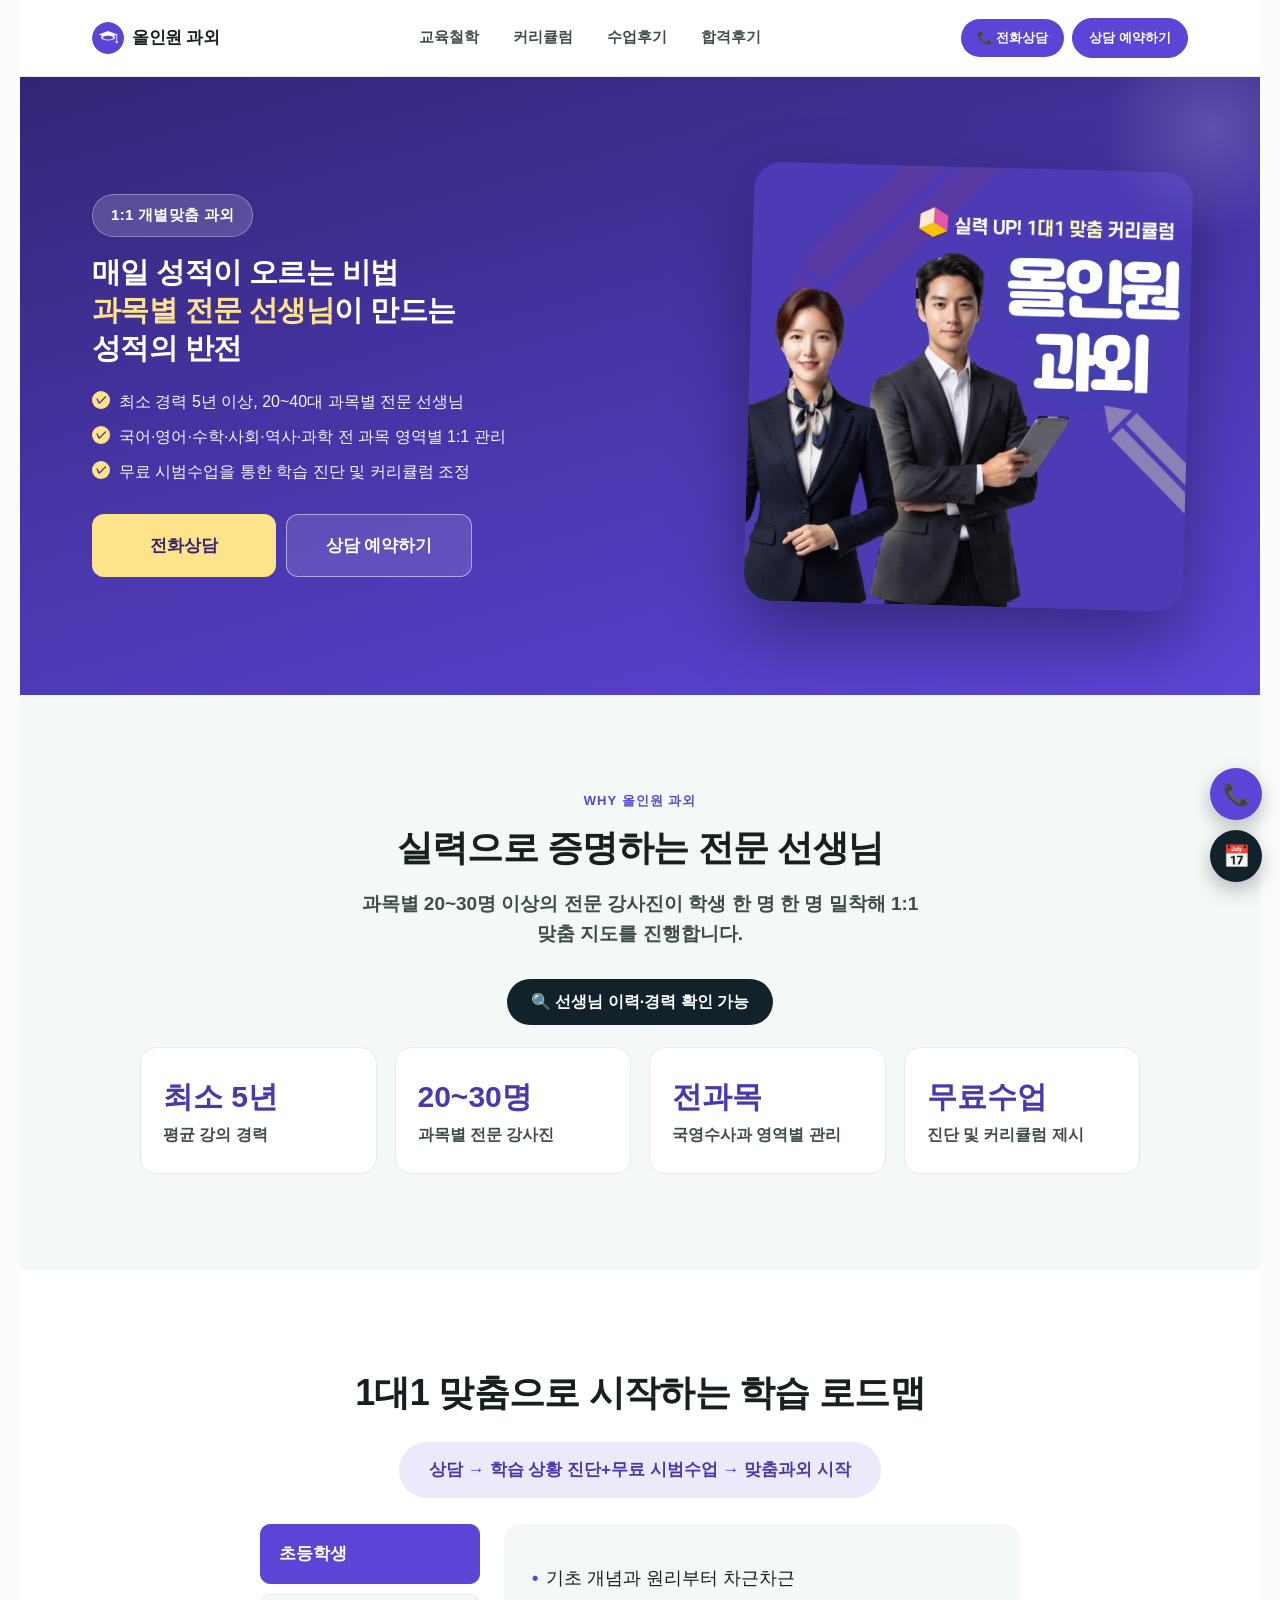
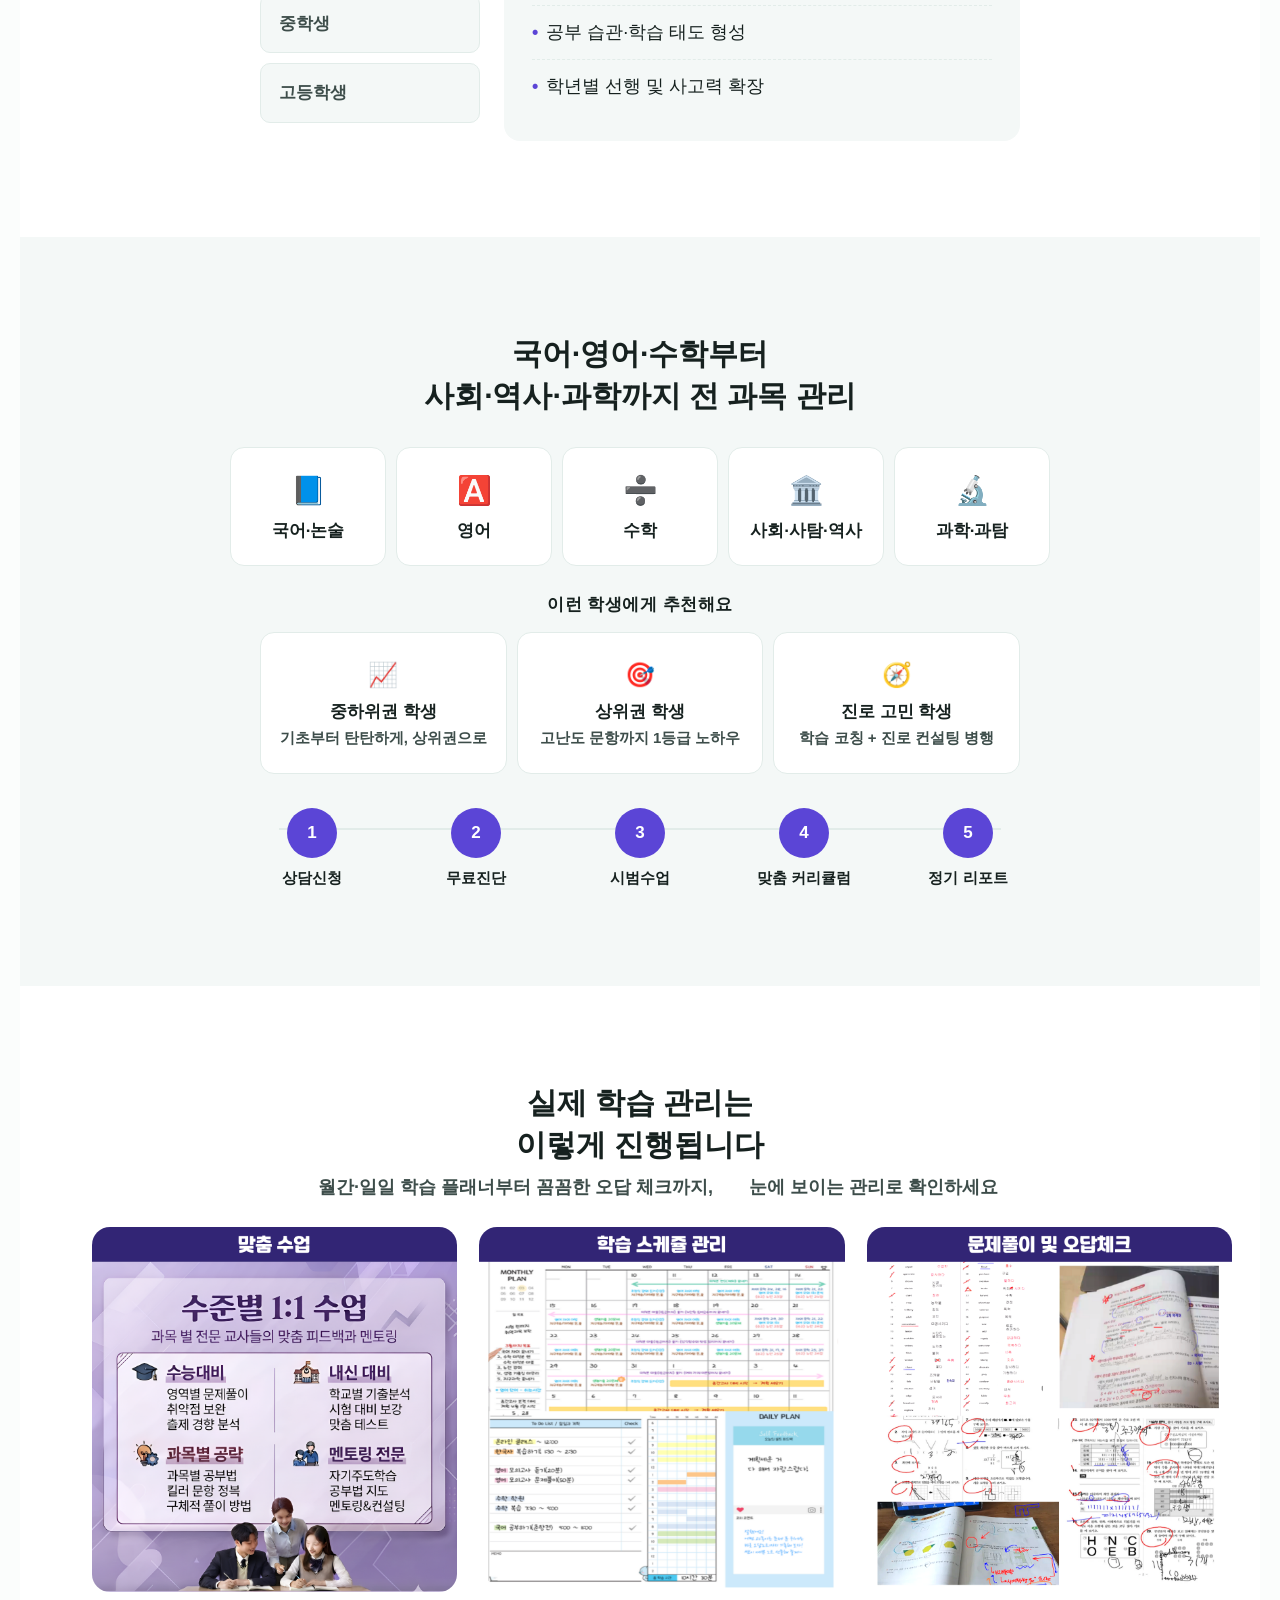
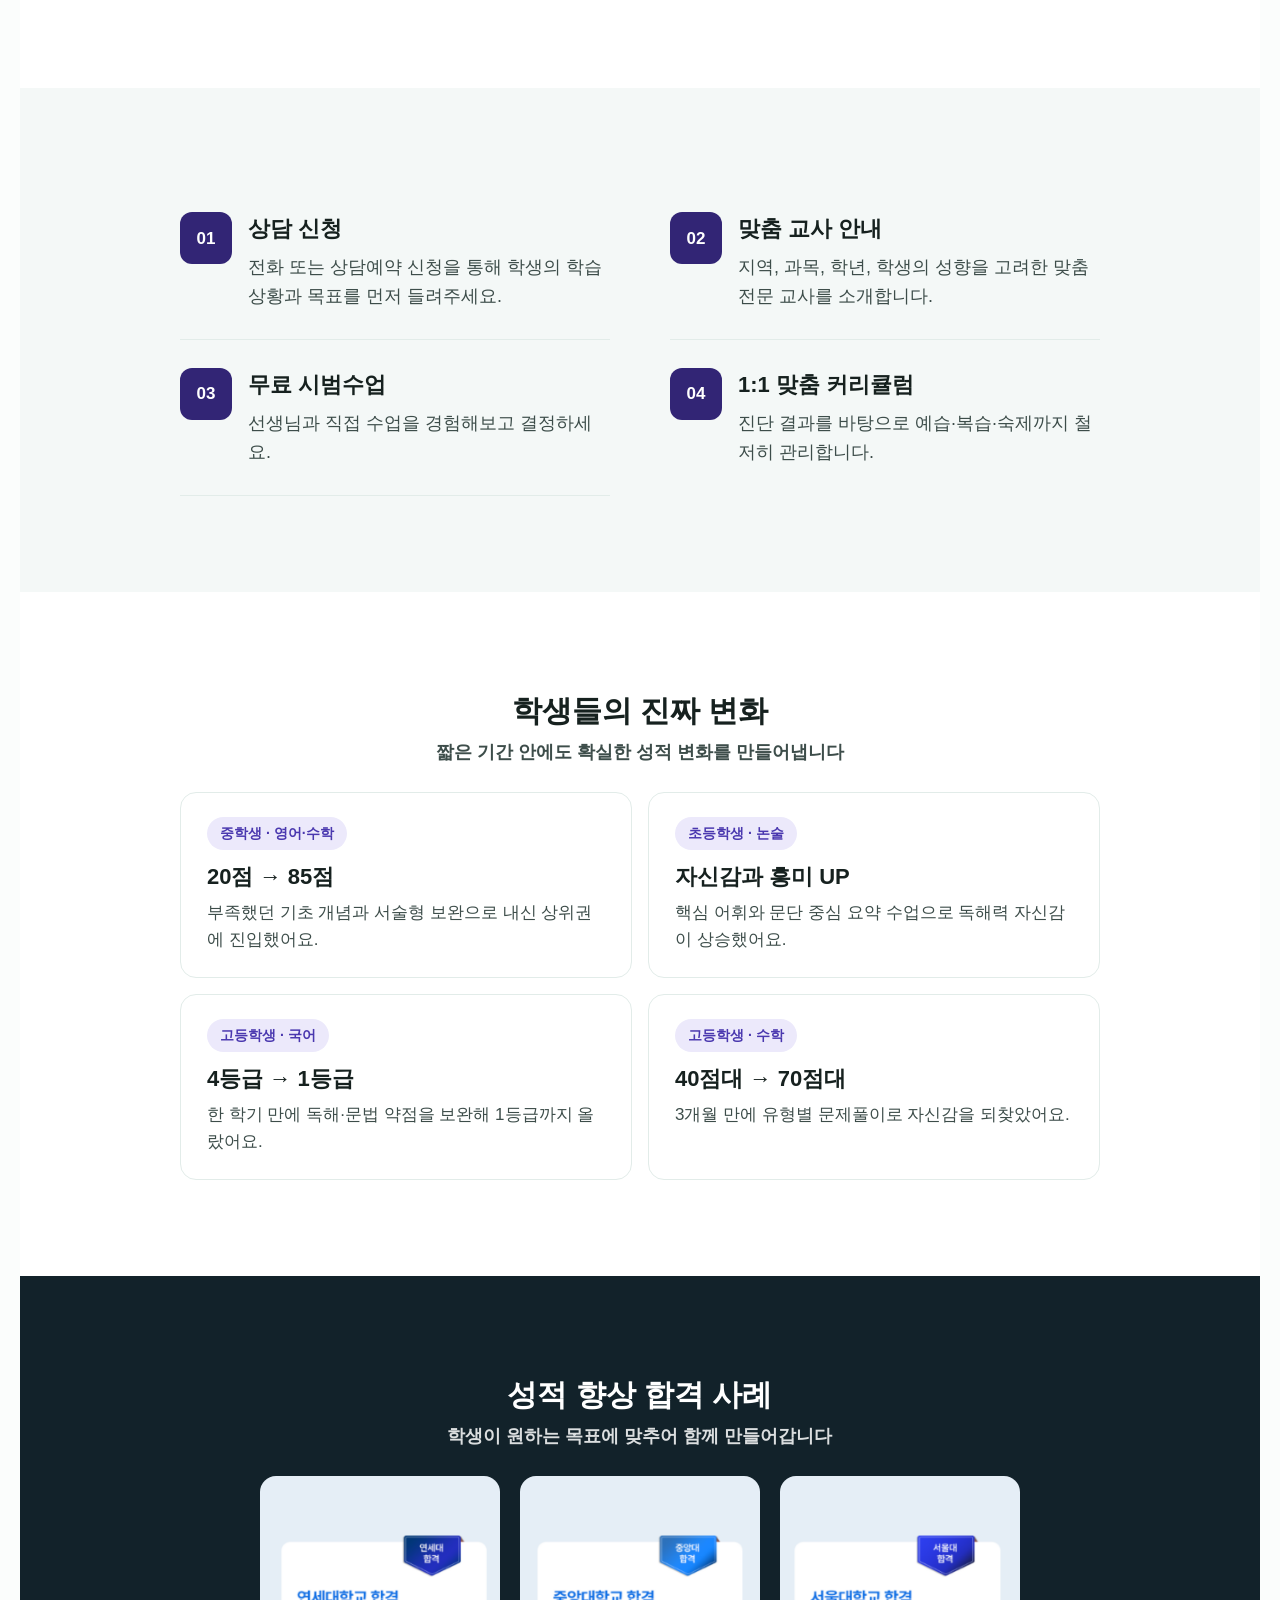
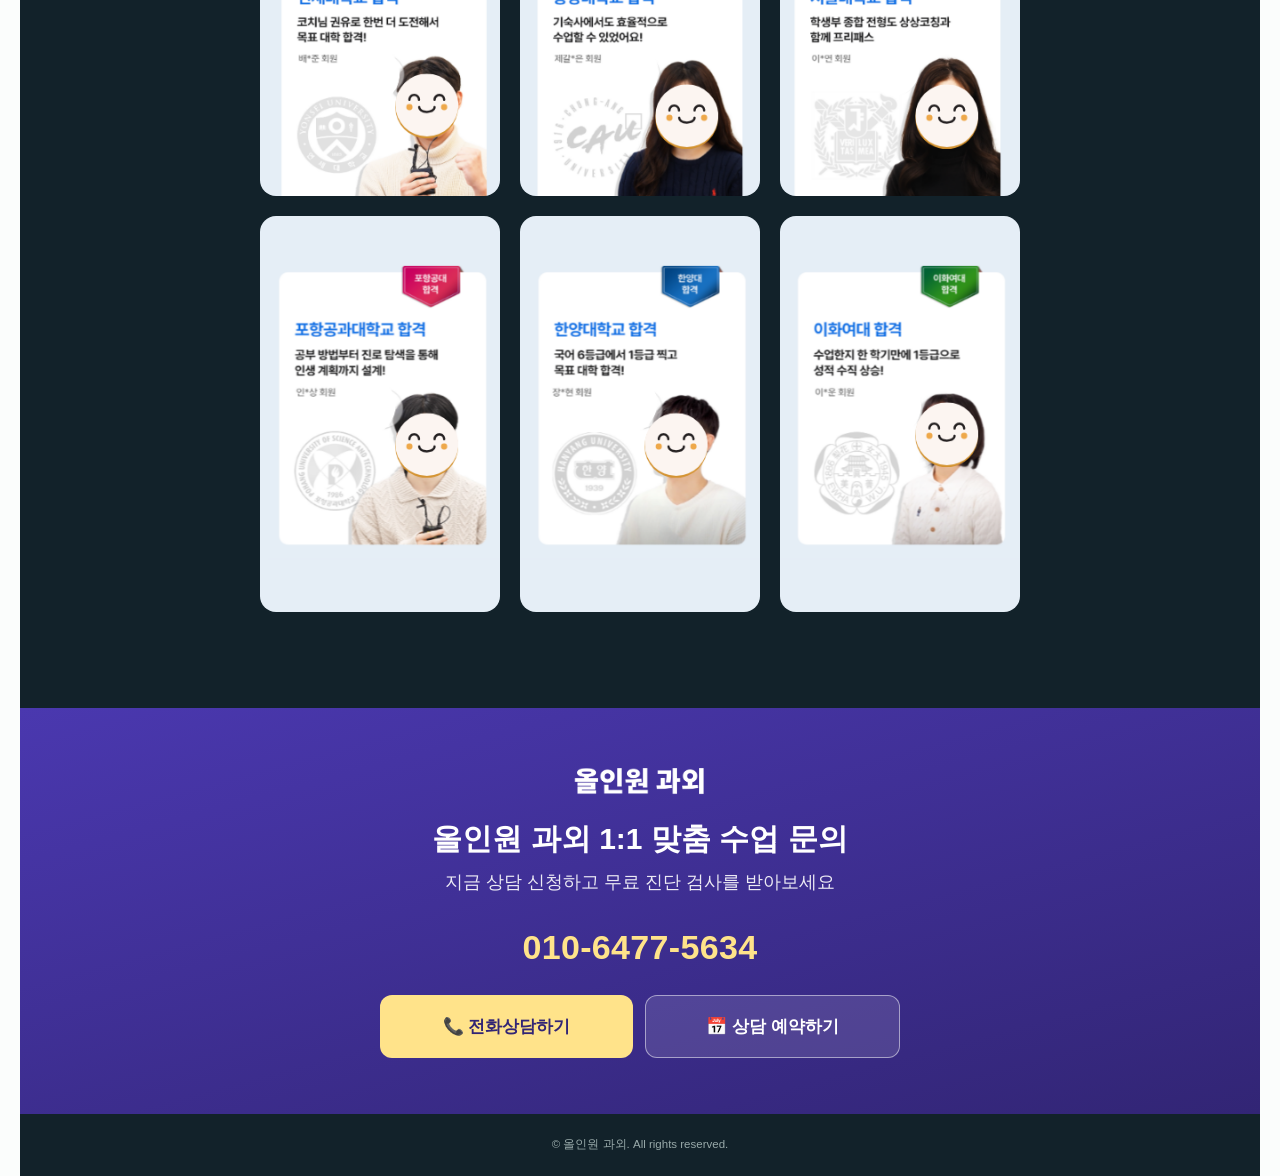
==== index.html @ 09c273b0 "Update index.html" ====
<!doctype html>
<!-- BUILD v4 : button-height-fix + text-size-boost -->
<html lang="ko">
<head>
<meta charset="utf-8">
<meta name="viewport" content="width=device-width,initial-scale=1">
<title>올인원 과외 | 1:1 개별맞춤 과외</title>
<meta name="description" content="과목별 전문 선생님과 함께하는 1:1 맞춤 과외. 무료 진단검사와 시범수업으로 내 아이에게 꼭 맞는 학습 전략을 세워보세요.">
<meta name="keywords" content="과외,1:1과외,맞춤과외,내신과외,수능과외,전문과외선생님">
<meta name="author" content="올인원 과외">
<link rel="canonical" href="https://your-username.github.io/your-repo/">

<!-- Open Graph (카카오톡/페이스북 공유 시 노출) -->
<meta property="og:type" content="website">
<meta property="og:site_name" content="올인원 과외">
<meta property="og:title" content="올인원 과외 | 1:1 개별맞춤 과외">
<meta property="og:description" content="전문 과외 선생님과 함께 짜는 성적 향상 로드맵. 경력 5년 이상, 20~40대 과목별 전문 선생님. 무료 진단검사와 시범수업.">
<meta property="og:image" content="https://your-username.github.io/your-repo/assets/logo.png">
<meta property="og:url" content="https://your-username.github.io/your-repo/">
<meta property="og:locale" content="ko_KR">

<!-- Twitter Card -->
<meta name="twitter:card" content="summary_large_image">
<meta name="twitter:title" content="올인원 과외 | 1:1 개별맞춤 과외">
<meta name="twitter:description" content="전문 과외 선생님과 함께 짜는 성적 향상 로드맵. 무료 진단검사 상담 신청하기.">
<meta name="twitter:image" content="https://your-username.github.io/your-repo/assets/logo.png">

<link rel="icon" type="image/png" href="assets/logo.png">
<meta name="theme-color" content="#5B45D6">
<meta name="robots" content="index, follow">

<script type="application/ld+json">
{
  "@context": "https://schema.org",
  "@type": "EducationalOrganization",
  "name": "올인원 과외",
  "description": "1:1 개별맞춤 과외",
  "url": "https://your-username.github.io/your-repo/",
  "logo": "https://your-username.github.io/your-repo/assets/logo.png",
  "telephone": "+82-10-6477-5634",
  "areaServed": "KR",
  "priceRange": "문의"
}
</script>
<link rel="stylesheet" href="assets/style.css">
</head>
<body>
<div class="wrap">

  <div id="topbar">
    <div class="logo"><img src="assets/logo-icon.png" alt="올인원 과외 로고"><span>올인원 과외</span></div>
    <nav class="desktop-links">
      <a href="#science">교육철학</a>
      <a href="#planning">커리큘럼</a>
      <a href="#reviews">수업후기</a>
      <a href="#univ">합격후기</a>
    </nav>
    <div class="topbar-cta">
      <a class="call" href="tel:01064775634">📞 전화상담</a>
      <a class="call call-ghost" href="https://docs.google.com/forms/d/e/1FAIpQLScaN7VDitDhQm26Dos3rWJejRDOB5SVdqi5cXNBACHcCvwtTw/viewform?usp=sharing&ouid=115494384948154496" target="_blank" rel="noopener">상담 예약하기</a>
    </div>
  </div>

  <!-- HERO -->
  <section id="hero">
    <div class="hero-inner">
      <div class="hero-copy">
        <span class="eyebrow-pill">1:1 개별맞춤 과외</span>
        <h1>매일 성적이 오르는 비법<br><b>과목별 전문 선생님</b>이 만드는<br>성적의 반전</h1>
        <ul class="hero-list">
          <li>최소 경력 5년 이상, 20~40대 과목별 전문 선생님</li>
          <li>국어·영어·수학·사회·역사·과학 전 과목 영역별 1:1 관리</li>
          <li>무료 시범수업을 통한 학습 진단 및 커리큘럼 조정</li>
        </ul>
        <div class="hero-cta">
          <a class="btn btn-primary" href="tel:01064775634">전화상담</a>
          <a class="btn btn-ghost" href="https://docs.google.com/forms/d/e/1FAIpQLScaN7VDitDhQm26Dos3rWJejRDOB5SVdqi5cXNBACHcCvwtTw/viewform?usp=sharing&ouid=115494384948154496" target="_blank" rel="noopener">상담 예약하기</a>
        </div>
      </div>
      <div class="hero-visual">
        <img src="assets/1.png" alt="국영수사과 전과목 맞춤 관리">
      </div>
    </div>
  </section>

  <!-- SCIENCE -->
  <section id="science">
    <div class="kicker">WHY 올인원 과외</div>
    <h2>실력으로 증명하는 전문 선생님</h2>
    <p class="desc">과목별 20~30명 이상의 전문 강사진이 학생 한 명 한 명 밀착해 1:1 맞춤 지도를 진행합니다.</p>
    <div class="verify-badge">🔍 선생님 이력·경력 확인 가능</div>
    <div class="stat-grid">
      <div class="stat-card"><div class="num">최소 5년</div><div class="lbl">평균 강의 경력</div></div>
      <div class="stat-card"><div class="num">20~30명</div><div class="lbl">과목별 전문 강사진</div></div>
      <div class="stat-card"><div class="num">전과목</div><div class="lbl">국영수사과 영역별 관리</div></div>
      <div class="stat-card"><div class="num">무료수업</div><div class="lbl">진단 및 커리큘럼 제시</div></div>
    </div>
  </section>

  <!-- PLANNING -->
  <section id="planning">
    <h2> 1대1 맞춤으로 시작하는 학습 로드맵</h2>
    <div class="roadmap-btn">상담 → 학습 상황 진단+무료 시범수업 → 맞춤과외 시작</div>
    <div class="planning-inner">
      <div class="tabs">
        <div class="tab active" data-tab="e">초등학생</div>
        <div class="tab" data-tab="m">중학생</div>
        <div class="tab" data-tab="h">고등학생</div>
      </div>
      <div class="tab-panel active" id="tab-e">
        <ul><li>기초 개념과 원리부터 차근차근</li><li>공부 습관·학습 태도 형성</li><li>학년별 선행 및 사고력 확장</li></ul>
      </div>
      <div class="tab-panel" id="tab-m">
        <ul><li>유형별 문제풀이 + 내신 기출 분석</li><li>오답 관리와 취약 단원 집중 보완</li><li>시험 3주 전 스케줄 관리 및 피드백</li></ul>
      </div>
      <div class="tab-panel" id="tab-h">
        <ul><li>탄탄한 기초 보완 + 실전 문제풀이</li><li>취약점 보완 및 고난도 문항 공략</li><li>1등급 노하우로 마무리하는 막판 전략</li></ul>
      </div>
    </div>
  </section>

  <!-- SUBJECT / MATCHING -->
  <section id="match">
    <h2>국어·영어·수학부터<br>사회·역사·과학까지 전 과목 관리</h2>
    <div class="subj-grid">
      <a class="subj" href="subjects/korean.html"><span class="ic">📘</span>국어·논술</a>
      <a class="subj" href="subjects/english.html"><span class="ic">🅰️</span>영어</a>
      <a class="subj" href="subjects/math.html"><span class="ic">➗</span>수학</a>
      <a class="subj" href="subjects/social.html"><span class="ic">🏛️</span>사회·사탐·역사</a>
      <a class="subj" href="subjects/science.html"><span class="ic">🔬</span>과학·과탐</a>
    </div>
    <div class="sublabel">이런 학생에게 추천해요</div>
    <div class="mode-grid">
      <div class="mode"><span class="ic">📈</span><div class="t">중하위권 학생</div><div class="s">기초부터 탄탄하게, 상위권으로</div></div>
      <div class="mode"><span class="ic">🎯</span><div class="t">상위권 학생</div><div class="s">고난도 문항까지 1등급 노하우</div></div>
      <div class="mode"><span class="ic">🧭</span><div class="t">진로 고민 학생</div><div class="s">학습 코칭 + 진로 컨설팅 병행</div></div>
    </div>
    <div class="timeline">
      <div class="tl-step"><div class="tl-dot">1</div><span>상담신청</span></div>
      <div class="tl-step"><div class="tl-dot">2</div><span>무료진단</span></div>
      <div class="tl-step"><div class="tl-dot">3</div><span>시범수업</span></div>
      <div class="tl-step"><div class="tl-dot">4</div><span>맞춤 커리큘럼</span></div>
      <div class="tl-step"><div class="tl-dot">5</div><span>정기 리포트</span></div>
    </div>
  </section>

  <!-- CURRICULUM (real assets) -->
  <section id="curriculum">
    <h2>실제 학습 관리는<br>이렇게 진행됩니다</h2>
    <p class="sub">　　월간·일일 학습 플래너부터 꼼꼼한 오답 체크까지,　　눈에 보이는 관리로 확인하세요</p>
    <div class="curr-grid">
      <img src="assets/2.png" alt="수준별 수업이 가능한 전문 교사">
      <img src="assets/38.png" alt="과목별 학습 일정 및 수업 진도 관리">
      <img src="assets/39.png" alt="과목별 문제풀이 및 오답 체크 자료">
    </div>
  </section>

  <!-- PROCESS -->
  <section id="process">
    <div class="proc-grid">
      <div class="proc-item">
        <div class="proc-num">01</div>
        <div class="proc-body"><div class="t">상담 신청</div><div class="d">전화 또는 상담예약 신청을 통해 학생의 학습 상황과 목표를 먼저 들려주세요.</div></div>
      </div>
      <div class="proc-item">
        <div class="proc-num">02</div>
        <div class="proc-body"><div class="t">맞춤 교사 안내</div><div class="d">지역, 과목, 학년, 학생의 성향을 고려한 맞춤 전문 교사를 소개합니다.</div></div>
      </div>
      <div class="proc-item">
        <div class="proc-num">03</div>
        <div class="proc-body"><div class="t">무료 시범수업</div><div class="d">선생님과 직접 수업을 경험해보고 결정하세요.</div></div>
      </div>
      <div class="proc-item">
        <div class="proc-num">04</div>
        <div class="proc-body"><div class="t">1:1 맞춤 커리큘럼</div><div class="d">진단 결과를 바탕으로 예습·복습·숙제까지 철저히 관리합니다.</div></div>
      </div>
    </div>
  </section>

  <!-- REVIEWS -->
  <section id="reviews">
    <h2>학생들의 진짜 변화</h2>
    <p class="sub">짧은 기간 안에도 확실한 성적 변화를 만들어냅니다</p>
    <div class="review-grid">
      <div class="review-card">
        <span class="review-tag">중학생 · 영어·수학</span>
        <div class="review-score">20점 → 85점</div>
        <div class="review-note">부족했던 기초 개념과 서술형 보완으로 내신 상위권에 진입했어요.</div>
      </div>
      <div class="review-card">
        <span class="review-tag">초등학생 · 논술</span>
        <div class="review-score">자신감과 흥미 UP</div>
        <div class="review-note">핵심 어휘와 문단 중심 요약 수업으로 독해력 자신감이 상승했어요.</div>
      </div>
      <div class="review-card">
        <span class="review-tag">고등학생 · 국어</span>
        <div class="review-score">4등급 → 1등급</div>
        <div class="review-note">한 학기 만에 독해·문법 약점을 보완해 1등급까지 올랐어요.</div>
      </div>
      <div class="review-card">
        <span class="review-tag">고등학생 · 수학</span>
        <div class="review-score">40점대 → 70점대</div>
        <div class="review-note">3개월 만에 유형별 문제풀이로 자신감을 되찾았어요.</div>
      </div>
    </div>
  </section>

  <!-- UNIVERSITY -->
  <section id="univ">
    <h2>성적 향상 합격 사례</h2>
    <p class="sub">학생이 원하는 목표에 맞추어 함께 만들어갑니다</p>
    <div class="univ-scroll">
      <img src="assets/proof-1.png" alt="연세대학교 합격 사례">
      <img src="assets/proof-3.png" alt="중앙대학교 합격 사례">
      <img src="assets/proof-4.png" alt="한양대학교 합격 사례">
      <img src="assets/proof-5.png" alt="포항공과대학교 합격 사례">
      <img src="assets/proof-6.png" alt="한양대학교 합격 사례">
      <img src="assets/proof-7.png" alt="이화여자대학교 합격 사례">
    </div>
  </section>

  <!-- FINAL CTA -->
  <section id="cta">
    <div class="cta-inner">
      <img class="logo" src="assets/logo.png" alt="올인원 과외">
      <h2>올인원 과외 1:1 맞춤 수업 문의</h2>
      <p>지금 상담 신청하고 무료 진단 검사를 받아보세요</p>
      <span class="phone-num">010-6477-5634</span>
      <div class="cta-btns">
        <a class="btn btn-primary" href="tel:01064775634">📞 전화상담하기</a>
        <a class="btn btn-ghost" href="https://docs.google.com/forms/d/e/1FAIpQLScaN7VDitDhQm26Dos3rWJejRDOB5SVdqi5cXNBACHcCvwtTw/viewform?usp=sharing&ouid=115494384948154496" target="_blank" rel="noopener">📅 상담 예약하기</a>
      </div>
    </div>
  </section>

  <footer>
    © 올인원 과외. All rights reserved.
  </footer>
</div>

<div class="fab-group">
  <a class="fab fab-call" href="tel:01064775634" title="전화상담">📞</a>
  <a class="fab fab-book" href="https://docs.google.com/forms/d/e/1FAIpQLScaN7VDitDhQm26Dos3rWJejRDOB5SVdqi5cXNBACHcCvwtTw/viewform?usp=sharing&ouid=115494384948154496" target="_blank" rel="noopener" title="상담예약">📅</a>
</div>

<script>
document.querySelectorAll('.tab').forEach(tab=>{
  tab.addEventListener('click',()=>{
    document.querySelectorAll('.tab').forEach(t=>t.classList.remove('active'));
    document.querySelectorAll('.tab-panel').forEach(p=>p.classList.remove('active'));
    tab.classList.add('active');
    document.getElementById('tab-'+tab.dataset.tab).classList.add('active');
  });
});
</script>
</body>
</html>
---- assets/style.css ----
@font-face{font-family:'Pretendard';src:local('Apple SD Gothic Neo'),local('Malgun Gothic');}
  :root{
    --teal:#5B45D6; --teal-dark:#4a38af; --teal-deep:#322575; --teal-light:#ece9fb;
    --navy:#12222a; --ink:#16211f; --sub:#3d4d4a; --line:#e2ece9;
    --paper:#fbfdfc; --cream:#f4f8f7;
  }
  *{margin:0;padding:0;box-sizing:border-box}
  html{scroll-behavior:smooth}
  body{font-family:'Pretendard',-apple-system,'Apple SD Gothic Neo','Malgun Gothic',sans-serif;background:var(--paper);color:var(--ink);line-height:1.5;}
  .wrap{max-width:520px;margin:0 auto;background:#fff;box-shadow:0 0 60px rgba(0,0,0,.06);min-height:100vh;position:relative;overflow:hidden}
  img{max-width:100%;display:block}
  a{text-decoration:none;color:inherit}
  section{padding:64px 28px}

  /* NAV */
  #topbar{position:sticky;top:0;z-index:50;background:rgba(255,255,255,.92);backdrop-filter:blur(8px);display:flex;align-items:center;justify-content:space-between;padding:14px 20px;border-bottom:1px solid var(--line)}
  #topbar .logo{display:flex;align-items:center;gap:8px;font-weight:800;font-size:17px;letter-spacing:-.02em}
  #topbar .logo img{height:32px;width:32px;border-radius:50%}
  #topbar .call{background:var(--teal);color:#fff;font-size:13px;font-weight:700;padding:9px 16px;border-radius:999px}
  .desktop-links{display:none}
  .nav-dropdown{position:relative}
  .nav-dropdown:hover .dropdown-menu{display:flex}
  .dropdown-menu{display:none;position:absolute;top:100%;left:0;background:#fff;border:1px solid var(--line);border-radius:12px;padding:8px;flex-direction:column;min-width:120px;box-shadow:0 12px 30px rgba(0,0,0,.1);z-index:60}
  .dropdown-menu a{padding:9px 12px;border-radius:8px;font-size:14px;color:var(--ink)}
  .dropdown-menu a:hover{background:var(--cream)}
  .fab-group{position:fixed;right:18px;bottom:18px;z-index:80;display:flex;flex-direction:column;gap:10px}
  .fab{width:52px;height:52px;border-radius:50%;display:flex;align-items:center;justify-content:center;font-size:22px;box-shadow:0 8px 20px rgba(0,0,0,.25);color:#fff}
  .fab.fab-call{background:var(--teal)}
  .fab.fab-book{background:var(--navy)}
  .topbar-cta{display:flex;align-items:center;gap:8px}
  .call-ghost{display:none}
  .hero-visual{display:none}

  /* HERO */
  #hero{background:linear-gradient(165deg,var(--teal-deep) 0%,var(--teal-dark) 55%,var(--teal) 100%);color:#fff;padding:52px 28px 44px;position:relative;overflow:hidden}
  #hero::after{content:'';position:absolute;right:-60px;top:-60px;width:220px;height:220px;border-radius:50%;background:radial-gradient(circle,rgba(255,255,255,.14),transparent 70%)}
  .eyebrow-pill{display:inline-block;background:rgba(255,255,255,.16);border:1px solid rgba(255,255,255,.3);font-size:12.5px;font-weight:700;letter-spacing:.02em;padding:6px 14px;border-radius:999px;margin-bottom:16px}
  #hero h1{font-size:29px;font-weight:800;line-height:1.32;letter-spacing:-.02em;margin-bottom:22px}
  #hero h1 b{color:#ffe38a}
  .hero-list{display:flex;flex-direction:column;gap:11px;margin-bottom:30px;position:relative;z-index:2}
  .hero-list li{list-style:none;display:flex;gap:9px;align-items:flex-start;font-size:14.5px;color:rgba(255,255,255,.94);font-weight:500}
  .hero-list li:before{content:'✓';flex:0 0 auto;width:18px;height:18px;background:#ffe38a;color:var(--teal-deep);font-size:11px;font-weight:900;border-radius:50%;display:flex;align-items:center;justify-content:center;margin-top:1px}
  .hero-cta{display:flex;gap:10px}
  .cta-btns{display:flex;gap:12px}
  .cta-btns .btn{flex:1}
  .btn{flex:1;text-align:center;padding:15px 10px;border-radius:12px;font-weight:800;font-size:15px;white-space:nowrap;display:flex;align-items:center;justify-content:center;box-sizing:border-box}
  .btn-primary{background:#ffe38a;color:var(--teal-deep)}
  .btn-ghost{background:rgba(255,255,255,.12);color:#fff;border:1px solid rgba(255,255,255,.5)}

  /* SCIENCE / STATS */
  #science{background:var(--cream);text-align:center}
  .kicker{font-size:13px;font-weight:800;color:var(--teal);letter-spacing:.08em;margin-bottom:10px}
  #science h2{font-size:25px;font-weight:800;letter-spacing:-.02em;margin-bottom:14px}
  #science p.desc{font-size:16px;font-weight:600;color:var(--sub);margin-bottom:30px}
  .verify-badge{display:inline-block;background:var(--navy);color:#fff;font-size:13px;font-weight:700;padding:8px 18px;border-radius:999px;margin-bottom:22px}
  .stat-grid{display:grid;grid-template-columns:1fr 1fr;gap:12px;text-align:left}
  .stat-card{background:#fff;border:1px solid var(--line);border-radius:16px;padding:18px}
  .stat-card .num{font-size:20px;font-weight:800;color:var(--teal-dark);margin-bottom:4px}
  .stat-card .lbl{font-size:14px;color:var(--sub);font-weight:700}

  /* PLANNING */
  #planning{text-align:center}
  #planning h2{font-size:25px;font-weight:800;letter-spacing:-.02em;margin-bottom:22px}
  .roadmap-btn{display:inline-block;background:var(--teal-light);color:var(--teal-dark);font-weight:800;font-size:14px;padding:12px 24px;border-radius:999px;margin-bottom:26px}
  .tabs{display:flex;gap:8px;margin-bottom:18px}
  .tab{flex:1;padding:11px 0;border-radius:10px;font-weight:700;font-size:14px;background:var(--cream);color:var(--sub);cursor:pointer;border:1px solid var(--line)}
  .tab.active{background:var(--teal);color:#fff;border-color:var(--teal)}
  .tab-panel{display:none;text-align:left;background:var(--cream);border-radius:16px;padding:20px}
  .tab-panel.active{display:block}
  .tab-panel li{list-style:none;font-size:15px;font-weight:500;color:var(--ink);padding:9px 0;border-bottom:1px dashed var(--line);display:flex;gap:8px}
  .tab-panel li:last-child{border-bottom:none}
  .tab-panel li:before{content:'•';color:var(--teal);font-weight:900}

  /* SUBJECT WHEEL */
  #match{text-align:center;background:var(--cream)}
  #match h2{font-size:23px;font-weight:800;line-height:1.4;margin-bottom:30px}
  .subj-grid{display:grid;grid-template-columns:repeat(3,1fr);gap:10px;margin-bottom:34px}
  .subj{background:#fff;border:1px solid var(--line);border-radius:14px;padding:16px 6px;font-size:13px;font-weight:700;color:var(--ink);text-align:center;display:flex;flex-direction:column;align-items:center;justify-content:center;transition:transform .15s ease,box-shadow .15s ease,border-color .15s ease;cursor:pointer}
  .subj:hover{transform:translateY(-3px);box-shadow:0 10px 22px rgba(0,0,0,.08);border-color:var(--teal)}
  .subj .ic{font-size:22px;display:block;margin-bottom:6px}
  .sublabel{font-size:14.5px;font-weight:800;color:var(--ink);margin:26px 0 14px;letter-spacing:.03em}
  .mode-grid{display:grid;grid-template-columns:repeat(3,1fr);gap:10px;margin-bottom:10px}
  .mode{background:#fff;border:1px solid var(--line);border-radius:14px;padding:16px 8px}
  .mode .ic{font-size:24px;margin-bottom:6px;display:block}
  .mode .t{font-size:12.5px;font-weight:800}
  .mode .s{font-size:12.5px;font-weight:600;color:var(--sub);margin-top:3px}

  .timeline{display:flex;justify-content:space-between;margin-top:30px;position:relative}
  .timeline:before{content:'';position:absolute;top:20px;left:6%;right:6%;height:2px;background:var(--line)}
  .tl-step{position:relative;text-align:center;flex:1}
  .tl-dot{width:40px;height:40px;border-radius:50%;background:var(--teal);color:#fff;display:flex;align-items:center;justify-content:center;font-weight:800;font-size:14px;margin:0 auto 8px;position:relative;z-index:2}
  .tl-step span{font-size:12.5px;font-weight:800;color:var(--ink)}

  /* CURRICULUM (real images) */
  #curriculum{text-align:center}
  #curriculum h2{font-size:23px;font-weight:800;line-height:1.4;margin-bottom:8px}
  #curriculum p.sub{font-size:15.5px;font-weight:600;color:var(--sub);margin-bottom:26px}
  .curr-grid{display:flex;flex-direction:column;gap:14px}
  .curr-grid img{border-radius:18px;width:100%}

  /* 01-04 PROCESS */
  #process{background:var(--cream)}
  .proc-item{display:flex;gap:16px;padding:22px 0;border-bottom:1px solid var(--line)}
  .proc-item:last-child{border-bottom:none}
  .proc-num{flex:0 0 auto;width:44px;height:44px;border-radius:12px;background:var(--teal-deep);color:#fff;font-weight:800;font-size:15px;display:flex;align-items:center;justify-content:center}
  .proc-body .t{font-weight:800;font-size:16px;margin-bottom:4px}
  .proc-body .d{font-size:15px;font-weight:500;color:var(--sub)}

  /* TESTIMONIALS */
  #reviews h2{font-size:23px;font-weight:800;text-align:center;margin-bottom:6px}
  #reviews p.sub{font-size:15.5px;font-weight:600;color:var(--sub);text-align:center;margin-bottom:26px}
  .review-card{background:#fff;border:1px solid var(--line);border-radius:16px;padding:18px 20px;margin-bottom:14px}
  .review-tag{display:inline-block;font-size:11.5px;font-weight:800;color:var(--teal-dark);background:var(--teal-light);padding:4px 10px;border-radius:999px;margin-bottom:10px}
  .review-score{font-size:17px;font-weight:800;margin-bottom:6px}
  .review-score .arrow{color:var(--teal);margin:0 4px}
  .review-note{font-size:14.5px;font-weight:500;color:var(--sub)}

  /* UNIVERSITY */
  #univ{text-align:center;background:var(--navy);color:#fff}
  #univ h2{font-size:23px;font-weight:800;margin-bottom:6px}
  #univ p.sub{font-size:15.5px;font-weight:600;color:rgba(255,255,255,.85);margin-bottom:26px}
  .univ-scroll{display:flex;gap:12px;overflow-x:auto;margin:0 -28px;padding:0 28px 8px;scroll-snap-type:x mandatory}
  .univ-scroll img{width:160px;flex:0 0 auto;border-radius:16px;scroll-snap-align:start}

  /* FINAL CTA */
  #cta{background:linear-gradient(165deg,var(--teal-dark),var(--teal-deep));color:#fff;text-align:center;padding:56px 28px}
  #cta .logo{height:34px;margin:0 auto 18px;filter:brightness(0) invert(1)}
  #cta h2{font-size:22px;font-weight:800;margin-bottom:8px}
  #cta p{font-size:15.5px;font-weight:500;color:rgba(255,255,255,.9);margin-bottom:26px}
  .phone-num{display:block;font-size:26px;font-weight:800;letter-spacing:.01em;margin-bottom:22px;color:#ffe38a}
  footer{padding:22px 28px;text-align:center;font-size:11.5px;color:#9aa;background:var(--navy)}

  @media (max-width:400px){
    section{padding:52px 20px}
    #hero{padding:44px 20px 36px}
  }

  /* ============ DESKTOP LAYOUT (≥900px) ============ */
  @media (min-width:900px){
    .wrap{max-width:1240px;box-shadow:none;overflow:visible}
    section{padding:96px 72px}

    #topbar{padding:18px 72px}
    .desktop-links{display:flex;gap:34px;font-size:14.5px;font-weight:700;color:var(--sub)}
    .desktop-links a:hover{color:var(--teal-dark)}
    .call-ghost{display:inline-block;background:transparent;color:var(--teal-dark);border:1.5px solid var(--teal);}

    /* HERO */
    #hero{padding:90px 72px}
    .hero-inner{display:grid;grid-template-columns:1.15fr .85fr;gap:64px;align-items:center}
    .hero-copy h1{font-size:46px;line-height:1.28}
    .hero-list li{font-size:16px}
    .hero-cta{max-width:380px}
    .hero-visual{display:block}
    .hero-visual img{border-radius:28px;box-shadow:0 30px 70px rgba(0,0,0,.35);transform:rotate(1.5deg)}

    /* SCIENCE */
    #science h2{font-size:36px}
    #science p.desc{font-size:16px;max-width:560px;margin-left:auto;margin-right:auto}
    .stat-grid{grid-template-columns:repeat(4,1fr);max-width:1000px;margin:0 auto;gap:18px}
    .stat-card{padding:26px 22px}
    .stat-card .num{font-size:26px}
    .stat-card .lbl{font-size:13.5px}

    /* PLANNING */
    #planning h2{font-size:36px}
    .planning-inner{display:grid;grid-template-columns:220px 1fr;gap:24px;text-align:left;max-width:760px;margin:0 auto}
    .tabs{flex-direction:column;gap:10px}
    .tab{padding:16px 18px;text-align:left;font-size:15px}
    .tab-panel{padding:28px}
    .tab-panel li{font-size:15px;padding:11px 0}

    /* MATCH */
    #match h2{font-size:30px}
    .subj-grid{grid-template-columns:repeat(5,1fr);max-width:820px;margin:0 auto 10px}
    .subj{padding:22px 6px;font-size:14px}
    .mode-grid{grid-template-columns:repeat(3,1fr);max-width:760px;margin:0 auto}
    .mode{padding:24px 14px}
    .timeline{max-width:820px;margin:34px auto 0}

    /* CURRICULUM */
    #curriculum h2{font-size:30px}
    .curr-grid{flex-direction:row;gap:22px}
    .curr-grid img{width:33.33%}

    /* PROCESS */
    .proc-grid{display:grid;grid-template-columns:1fr 1fr;gap:0 48px;max-width:920px;margin:0 auto}
    .proc-item{padding:28px 0}

    /* REVIEWS */
    #reviews h2{font-size:30px}
    .review-grid{display:grid;grid-template-columns:1fr 1fr;gap:16px;max-width:920px;margin:0 auto}
    .review-card{margin-bottom:0}

    /* UNIVERSITY */
    #univ h2{font-size:30px}
    .univ-scroll{display:grid;grid-template-columns:repeat(5,1fr);overflow:visible;margin:0 auto;max-width:1040px;padding:0}
    .univ-scroll img{width:100%}

    /* CTA */
    .cta-inner{max-width:520px;margin:0 auto}
    .cta-btns{display:flex;gap:12px}
    #cta h2{font-size:28px}

    /* ===== GLOBAL BODY-COPY SIZE BOOST (desktop readability) ===== */
    #science p.desc{font-size:19px;line-height:1.6}
    .verify-badge{font-size:16px;padding:11px 24px}
    .stat-card .num{font-size:30px}
    .stat-card .lbl{font-size:16px}
    .roadmap-btn{font-size:17px;padding:15px 30px}
    .tab{font-size:17px}
    .tab-panel li{font-size:18px;padding:13px 0}
    .subj{font-size:17px}
    .subj .ic{font-size:28px}
    .mode .t{font-size:16.5px}
    .mode .s{font-size:15px}
    .sublabel{font-size:17px}
    .tl-dot{width:50px;height:50px;font-size:17px}
    .tl-step span{font-size:15px}
    #curriculum p.sub{font-size:18px}
    .proc-grid{gap:0 60px}
    .proc-num{width:52px;height:52px;font-size:17px}
    .proc-body .t{font-size:22px;margin-bottom:8px}
    .proc-body .d{font-size:18px;line-height:1.6}
    #reviews p.sub{font-size:18px}
    .review-card{padding:24px 26px}
    .review-tag{font-size:14px;padding:6px 13px}
    .review-score{font-size:22px}
    .review-note{font-size:17px;line-height:1.6}
    #univ p.sub{font-size:18px}
    #cta p{font-size:18px}
    .phone-num{font-size:34px}
    .btn{font-size:17px;padding:18px 12px}
    .eyebrow-pill{font-size:15px;padding:9px 18px}
    #cta h2{font-size:30px}

    /* larger university cards: 3 per row instead of 5, so text inside images reads bigger */
    .univ-scroll{grid-template-columns:repeat(3,1fr);gap:20px;max-width:760px}
  }
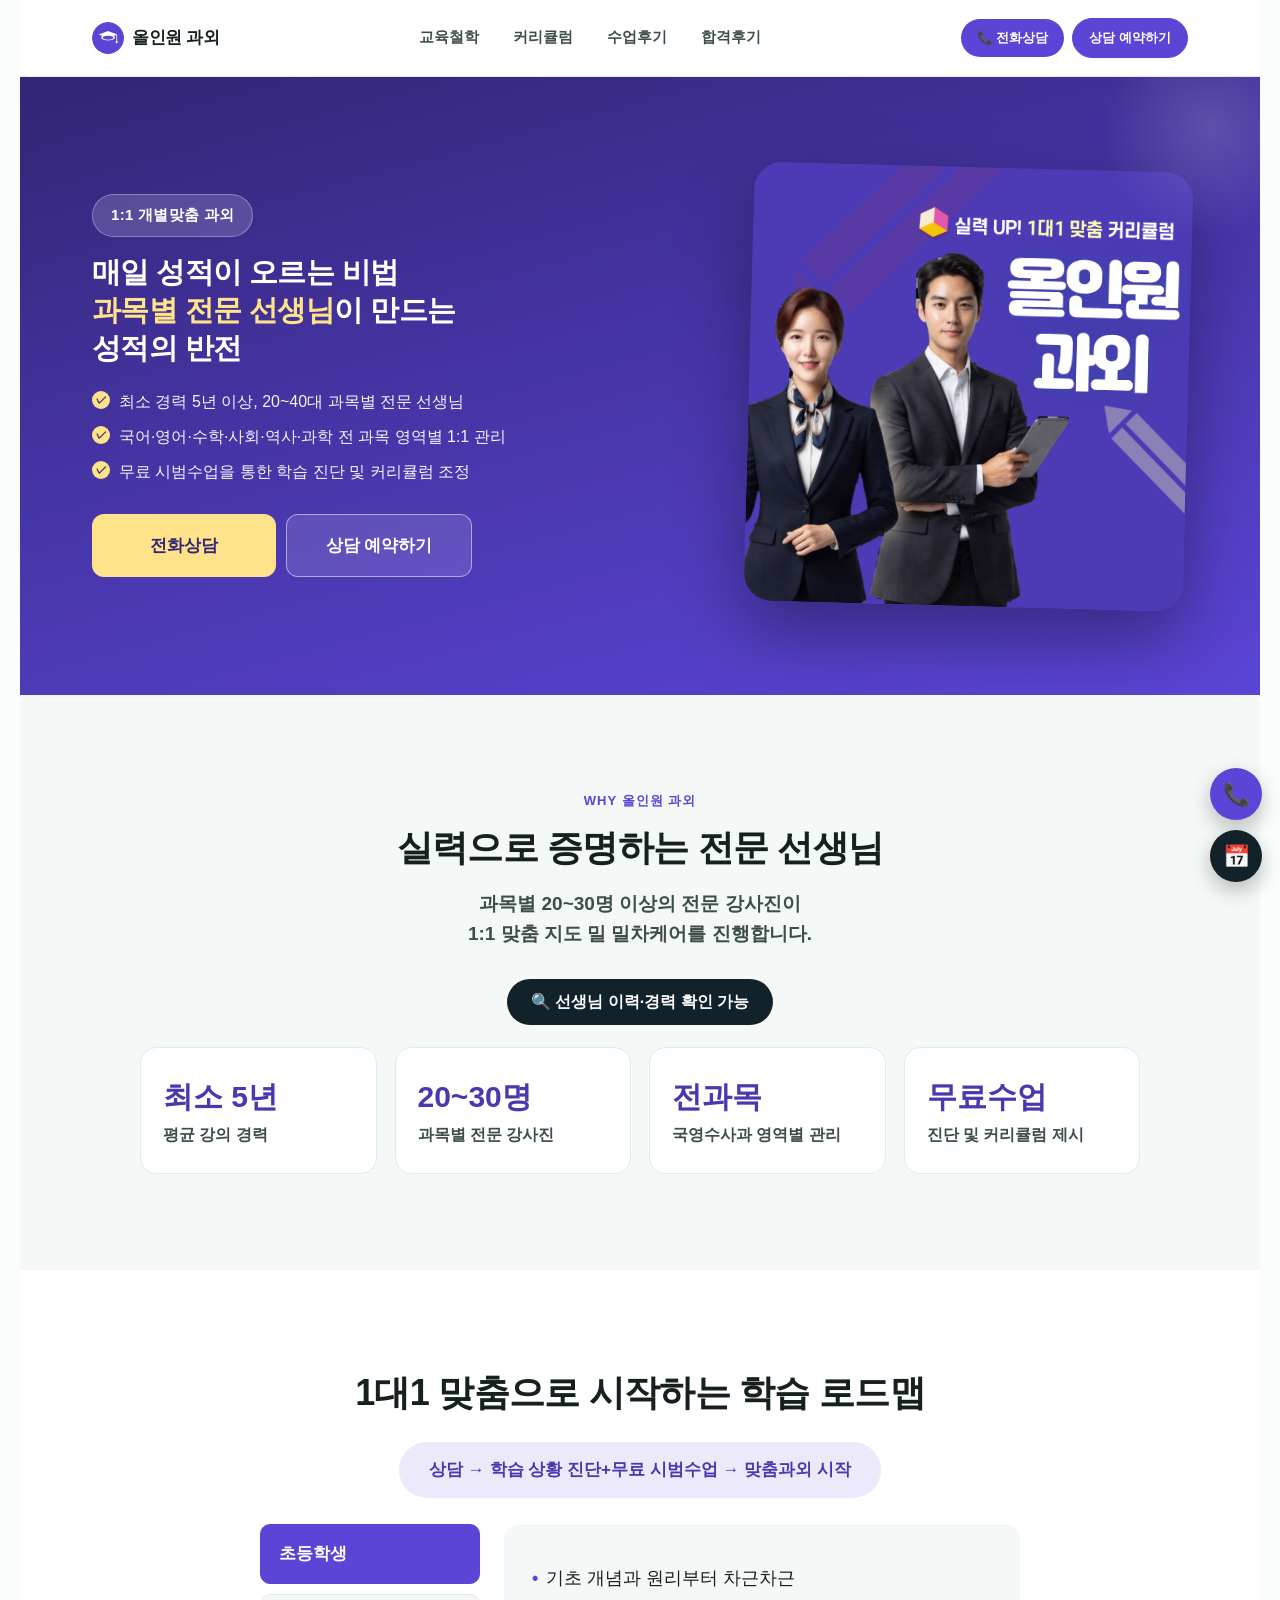
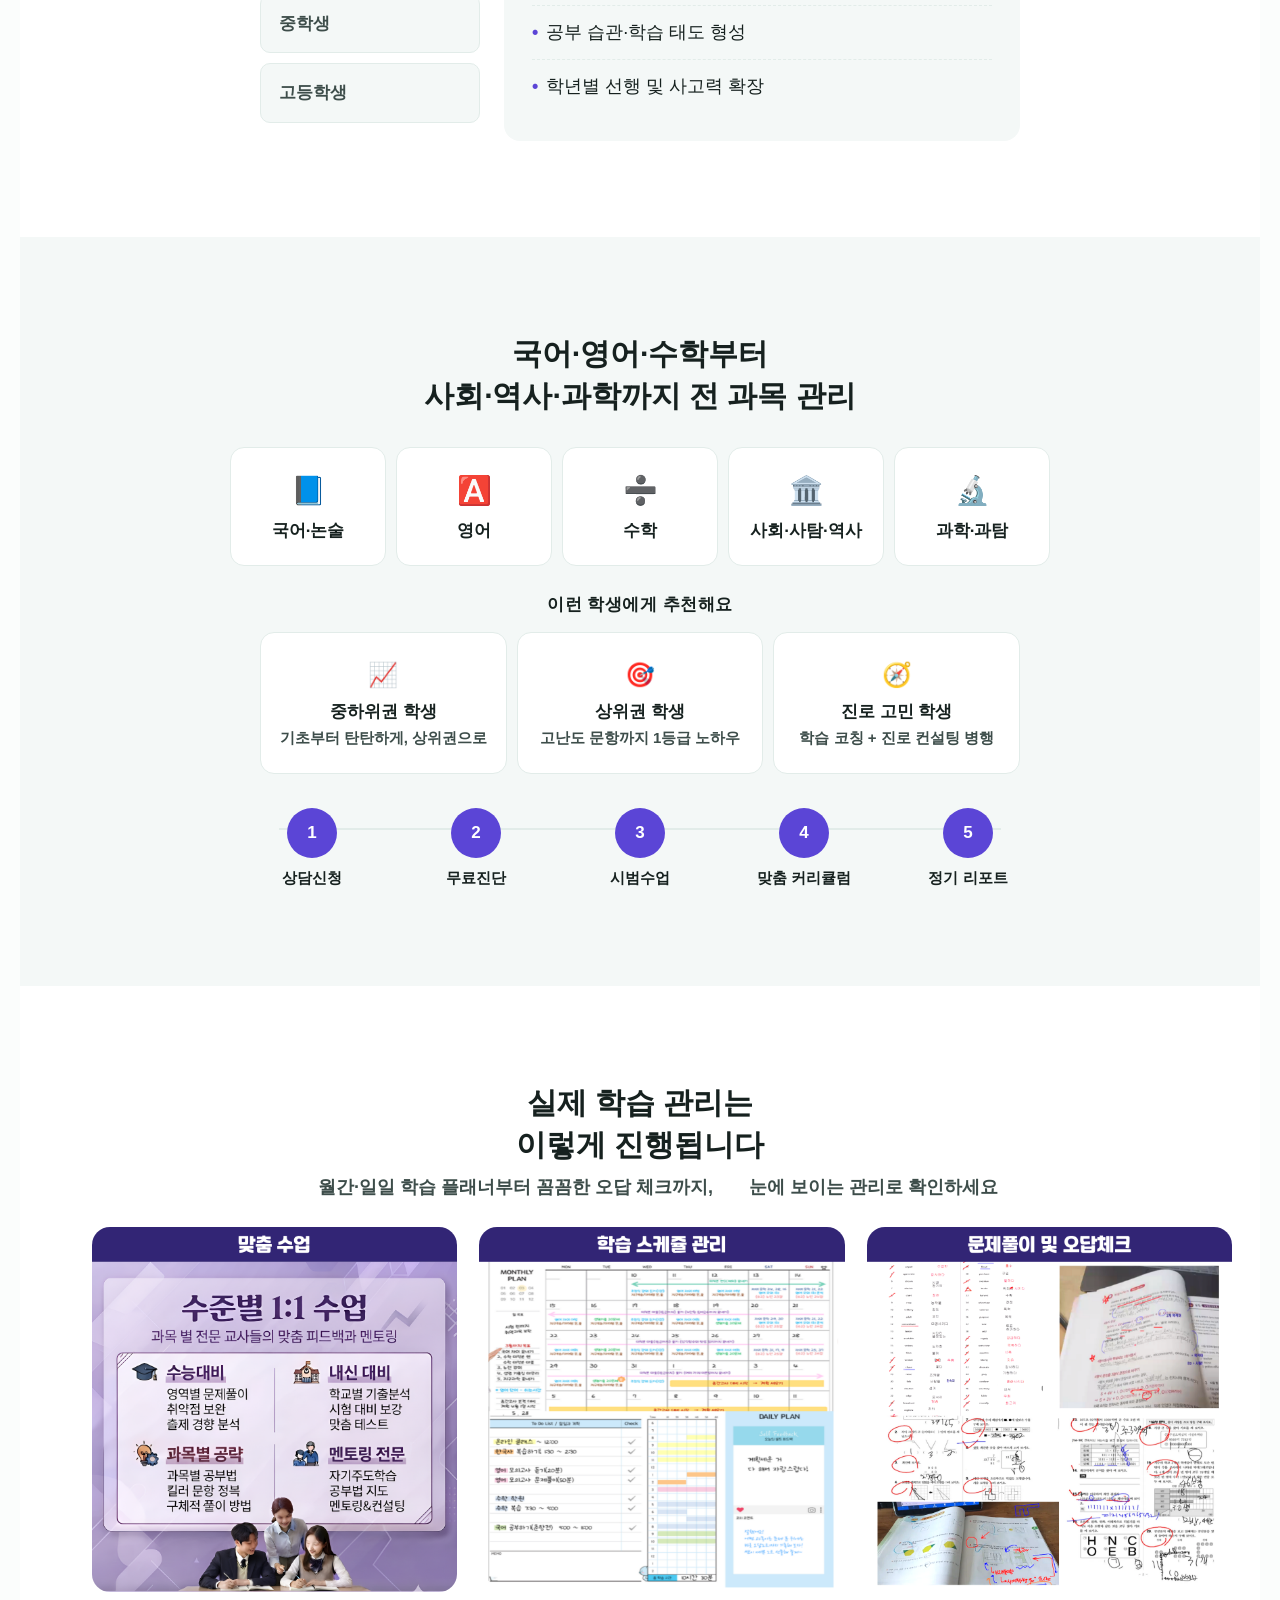
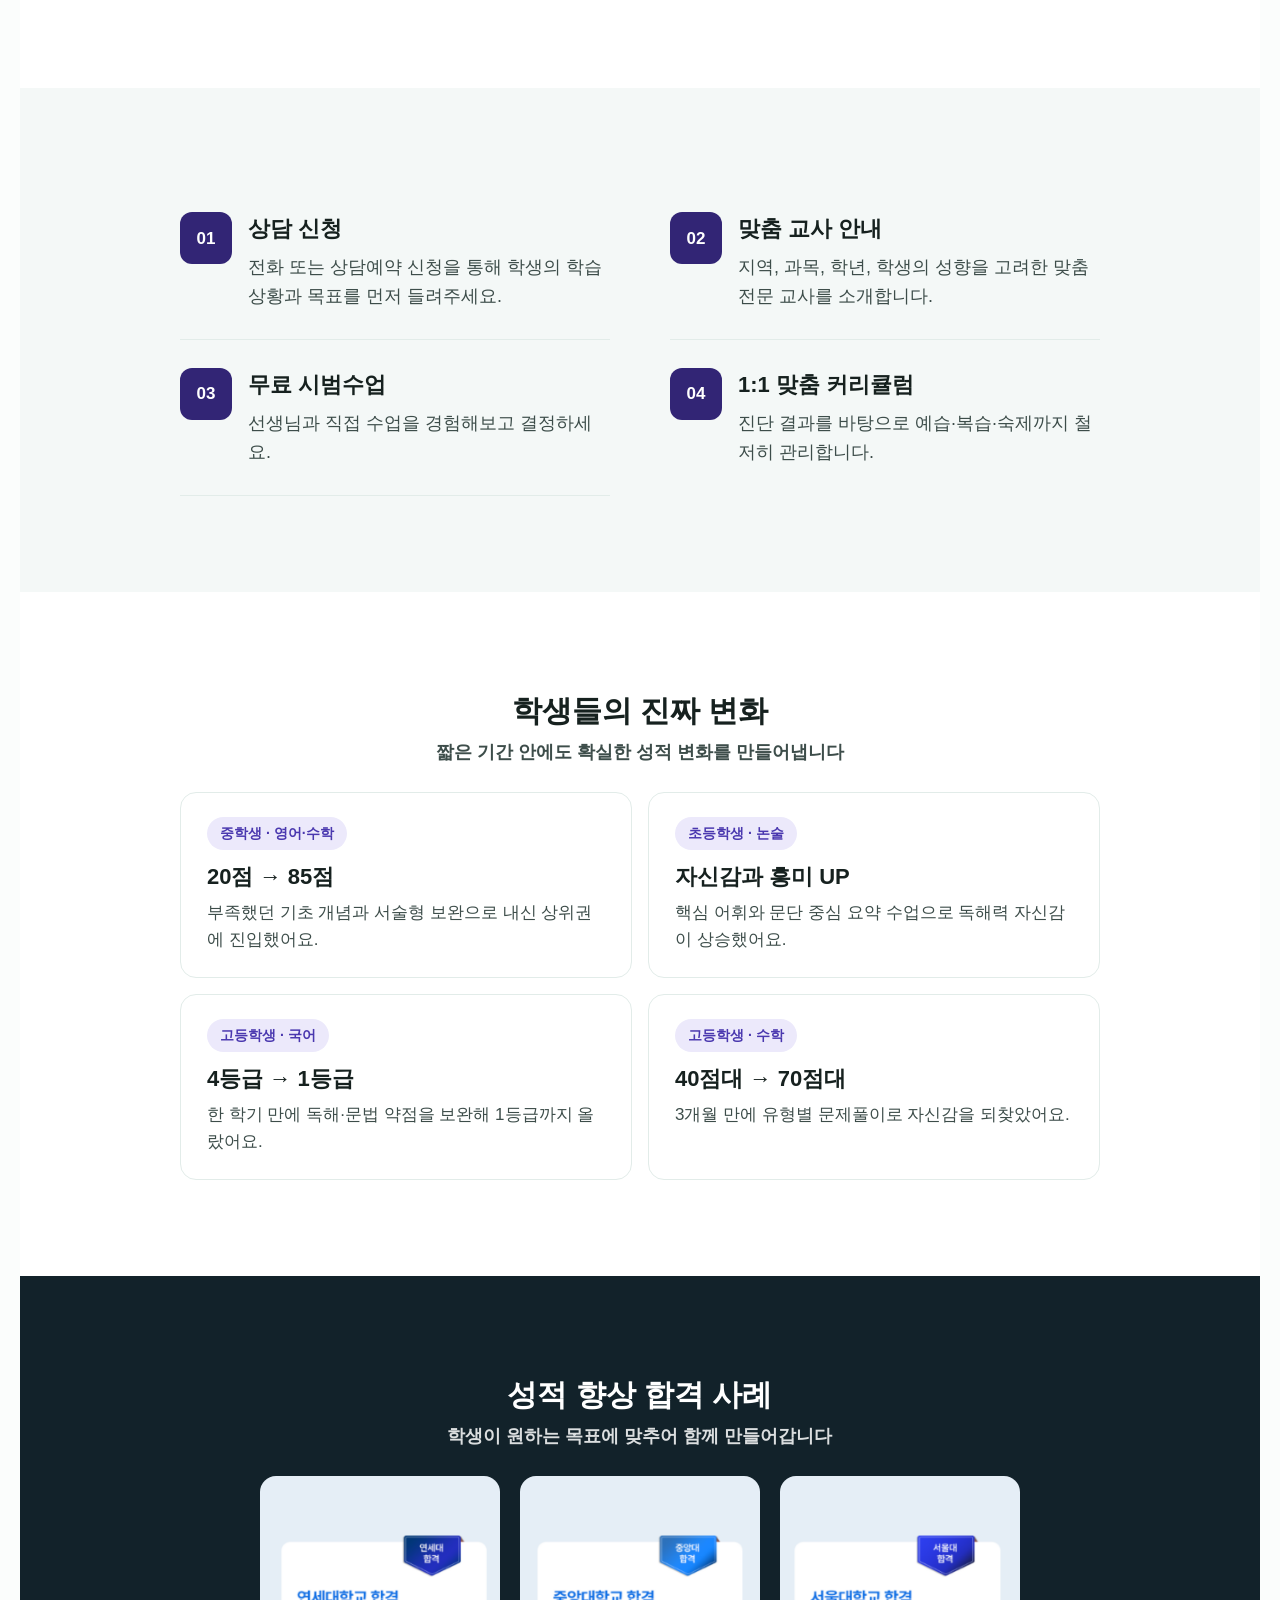
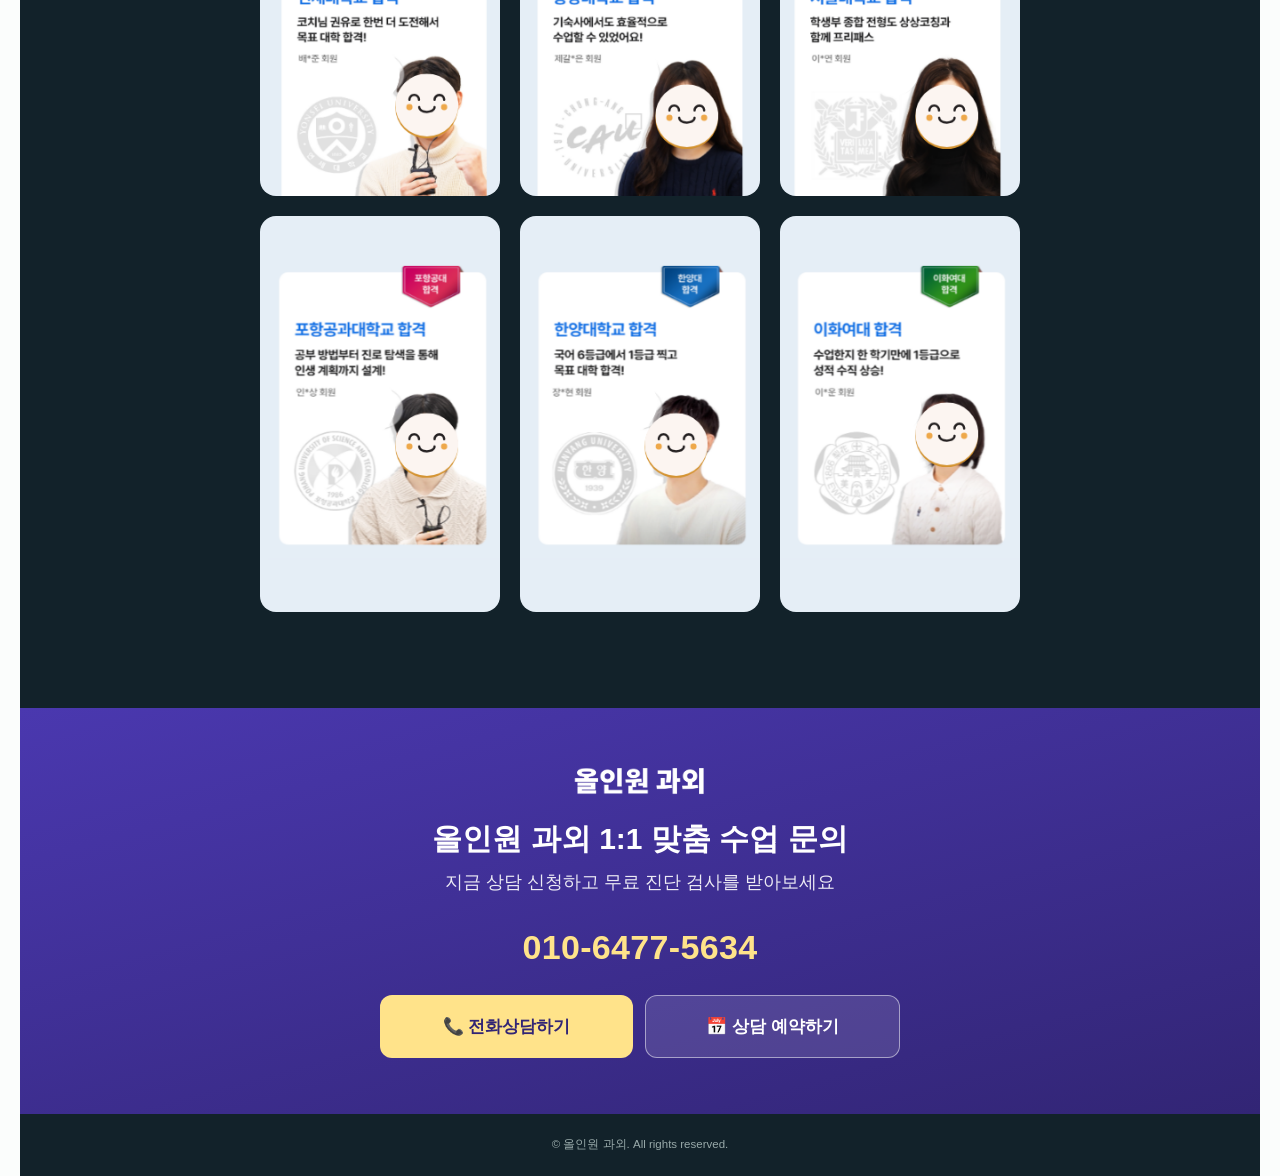
==== commit cfae4b13: "Update index.html" ====
--- a/index.html
+++ b/index.html
@@ -87,7 +87,7 @@
   <section id="science">
     <div class="kicker">WHY 올인원 과외</div>
     <h2>실력으로 증명하는 전문 선생님</h2>
-    <p class="desc">과목별 20~30명 이상의 전문 강사진이 학생 한 명 한 명 밀착해 1:1 맞춤 지도를 진행합니다.</p>
+    <p class="desc">과목별 20~30명 이상의 전문 강사진이<br>1:1 맞춤 지도 밀 밀차케어를 진행합니다.</p>
     <div class="verify-badge">🔍 선생님 이력·경력 확인 가능</div>
     <div class="stat-grid">
       <div class="stat-card"><div class="num">최소 5년</div><div class="lbl">평균 강의 경력</div></div>
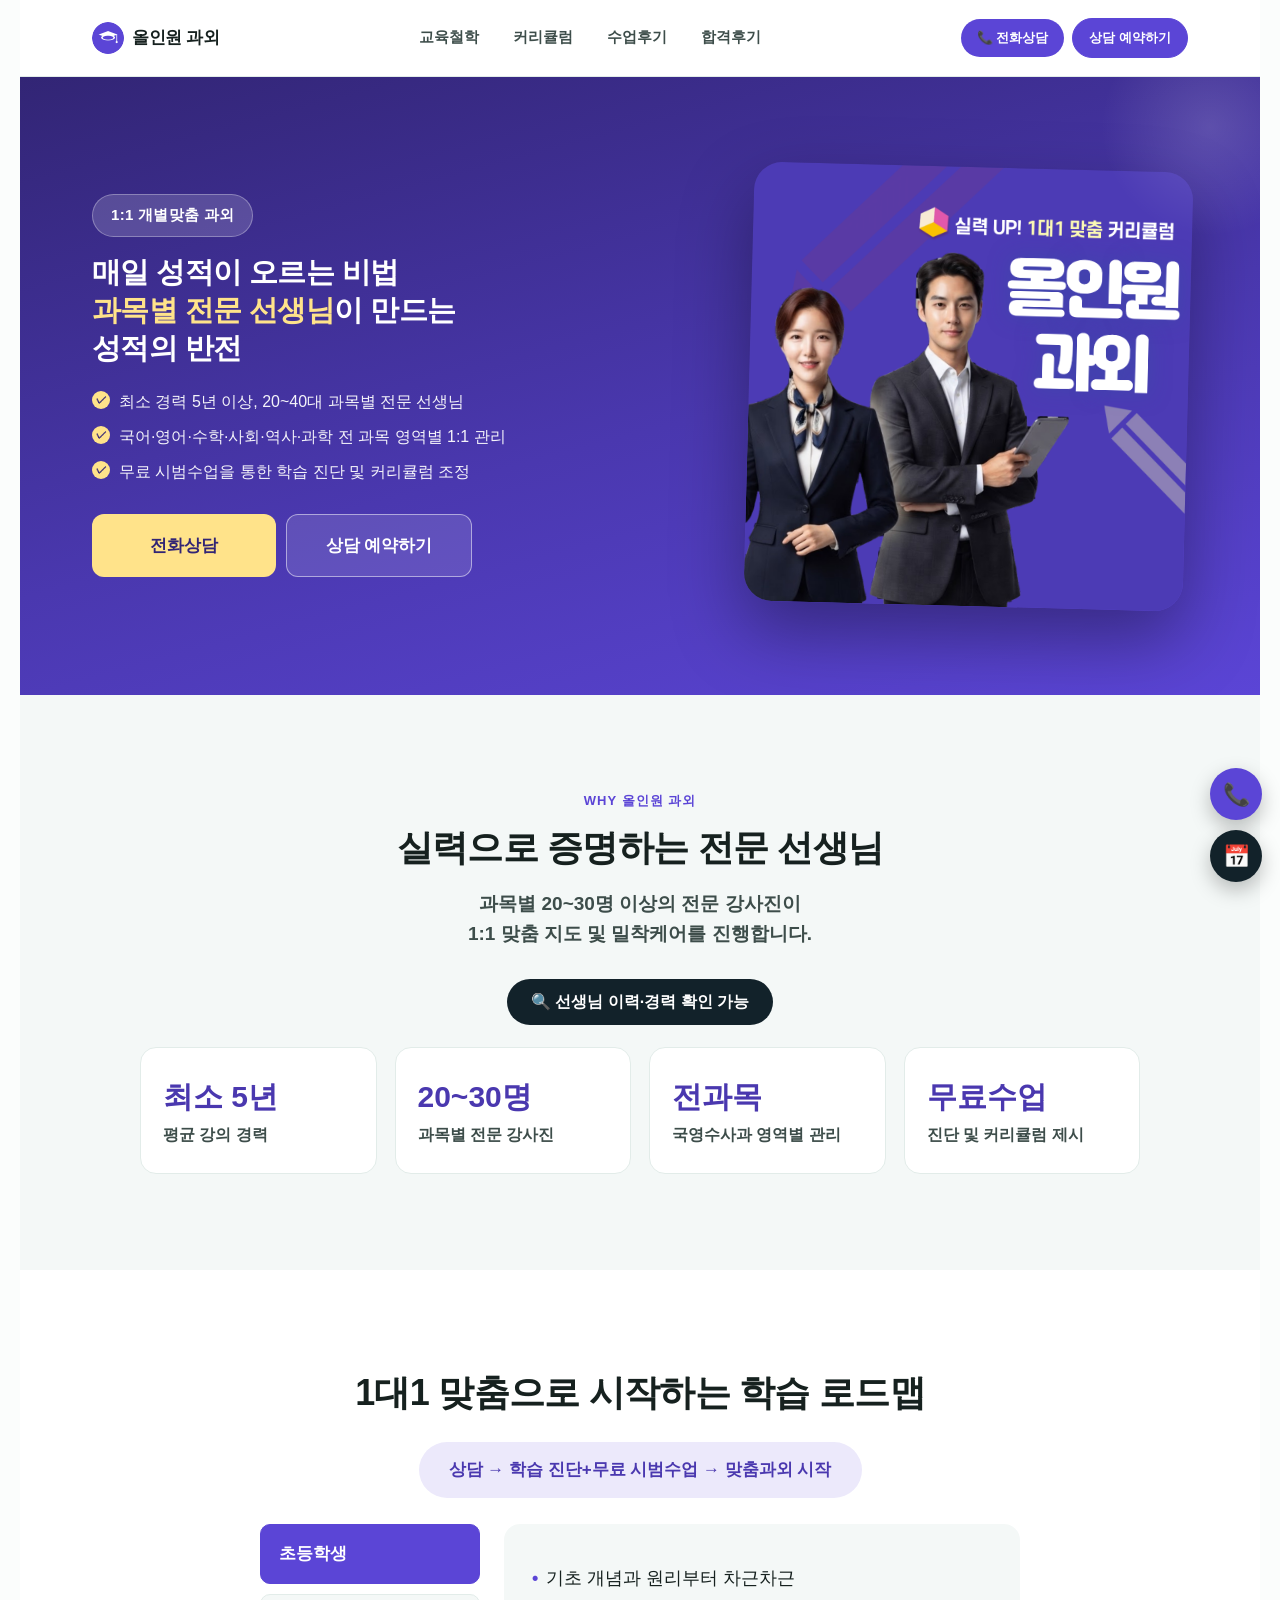
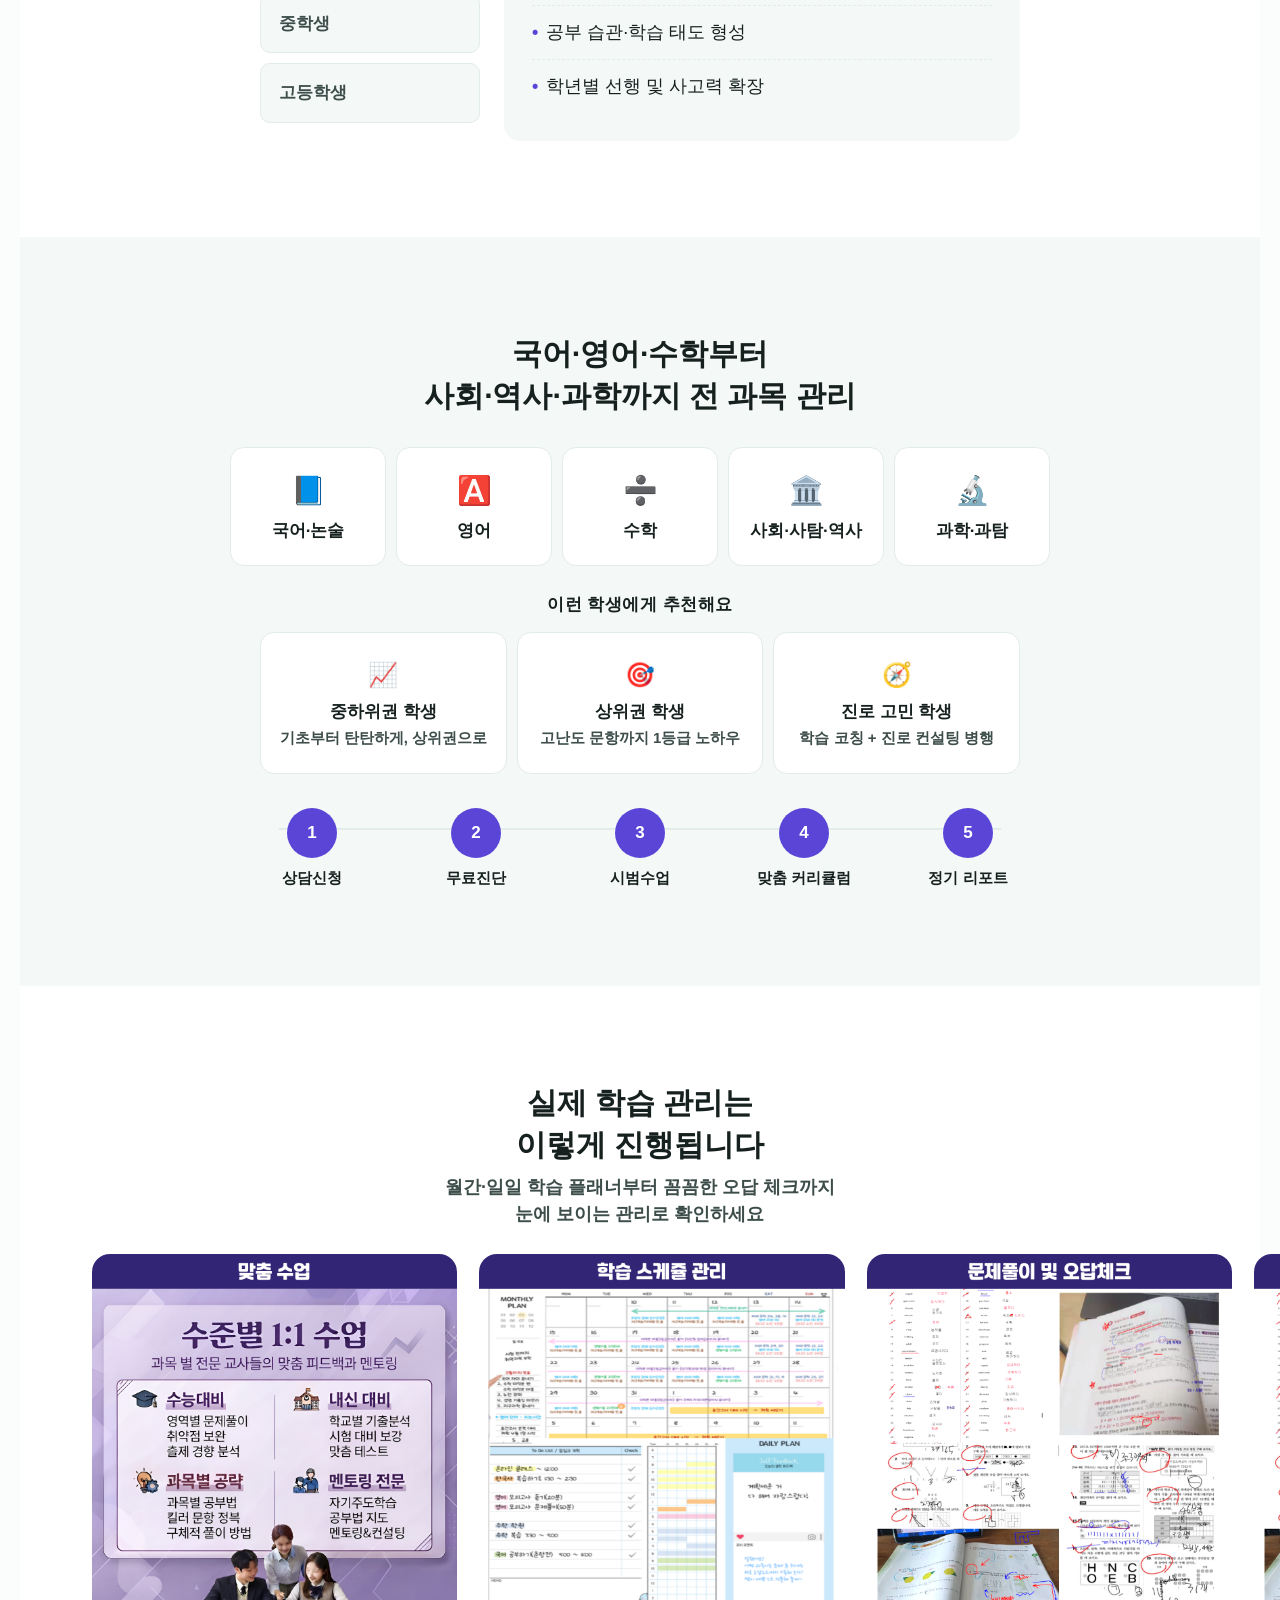
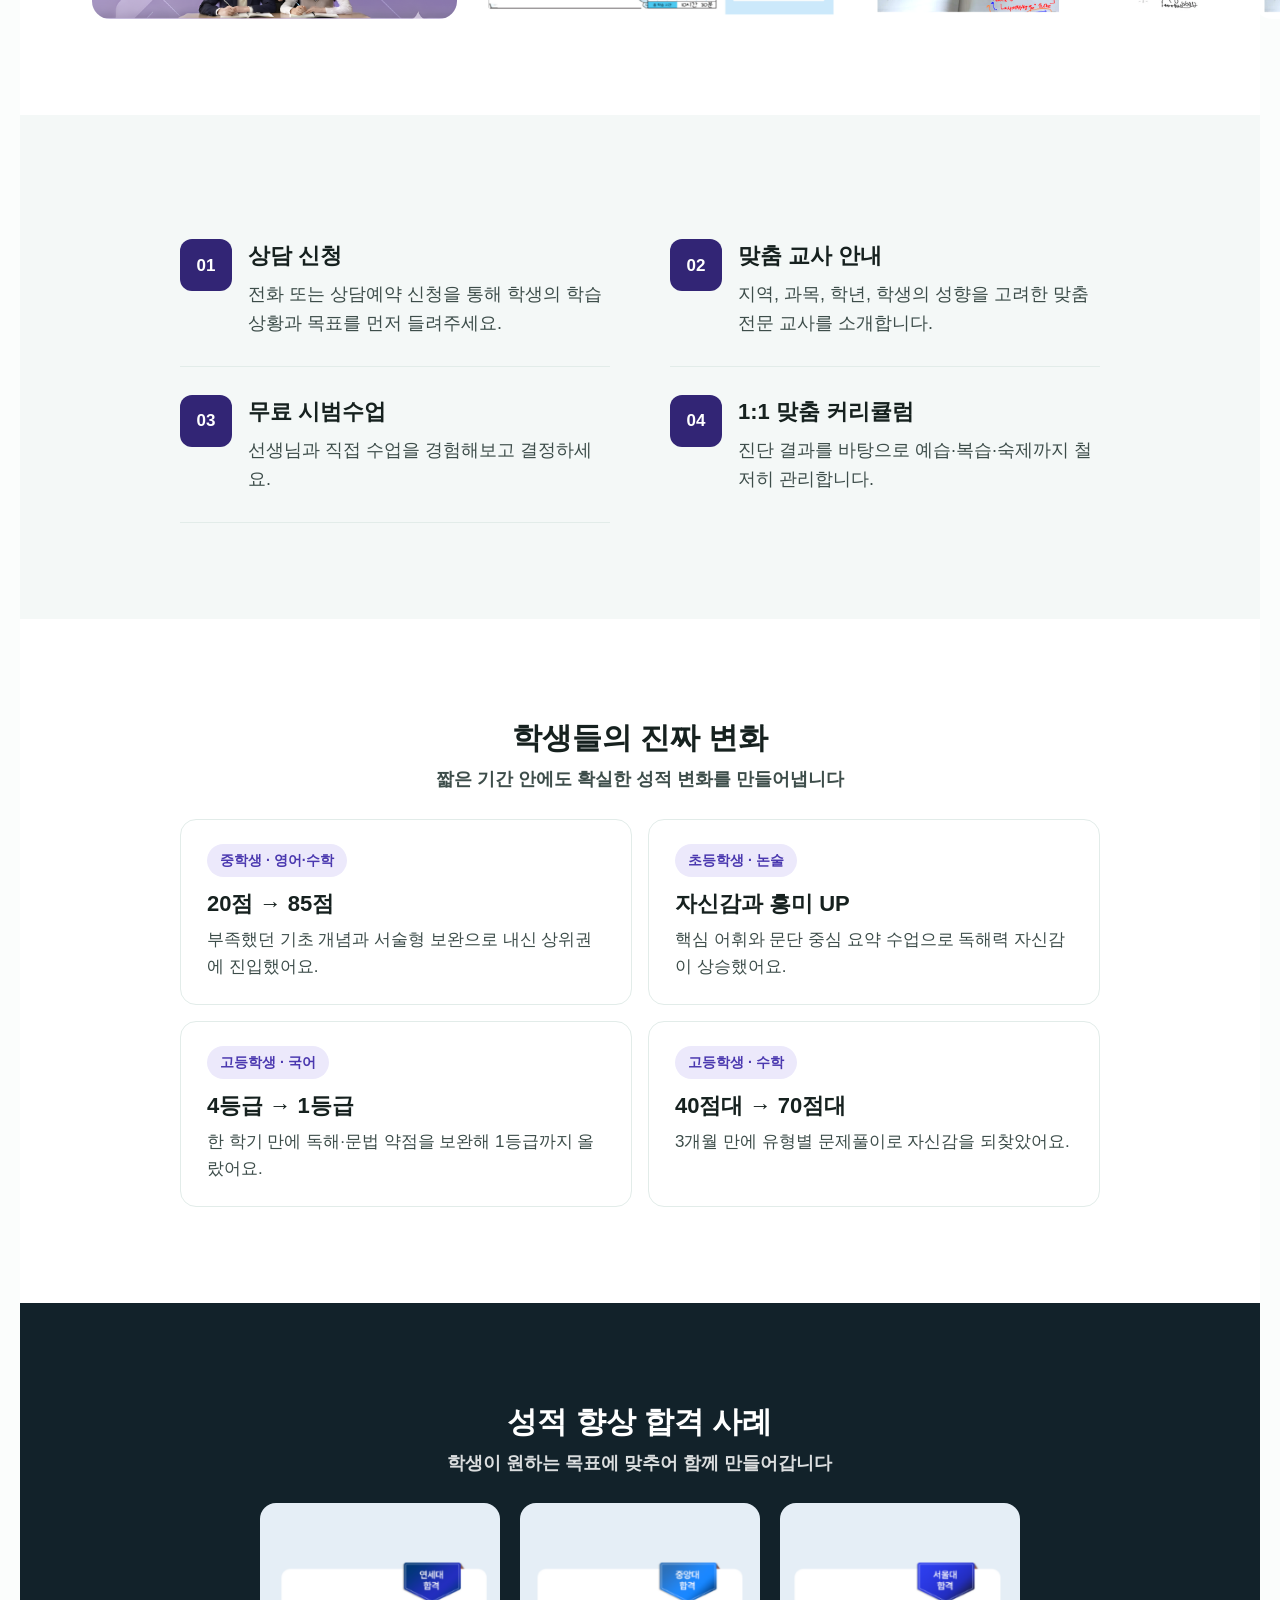
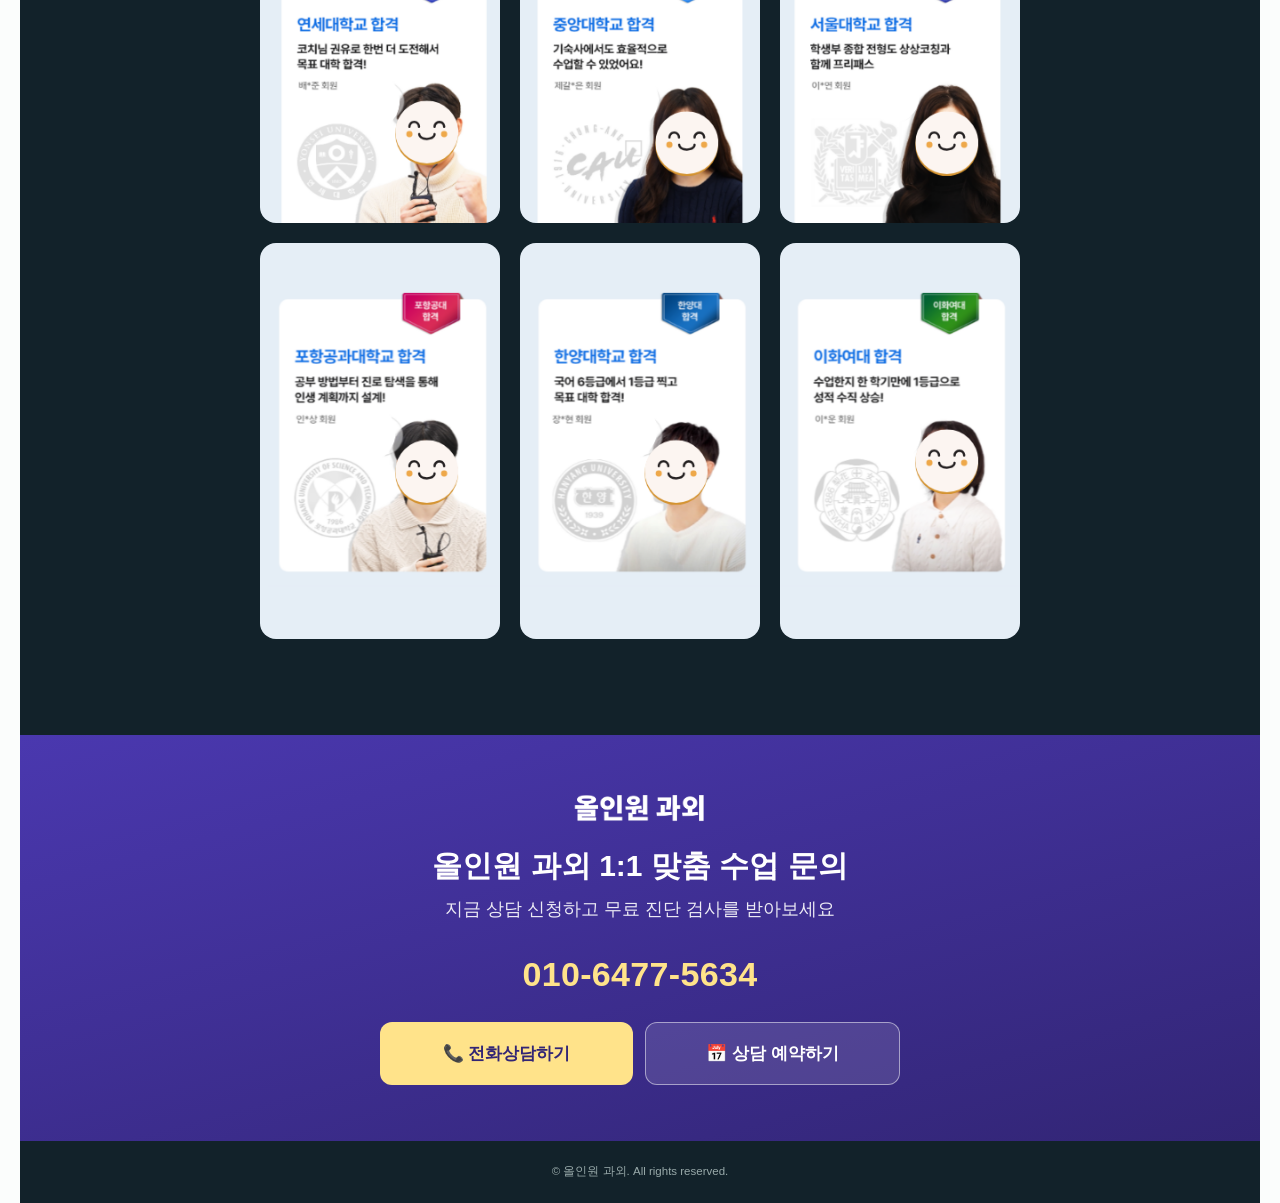
==== commit 9dc7d2b4: "Update index.html" ====
--- a/index.html
+++ b/index.html
@@ -87,7 +87,7 @@
   <section id="science">
     <div class="kicker">WHY 올인원 과외</div>
     <h2>실력으로 증명하는 전문 선생님</h2>
-    <p class="desc">과목별 20~30명 이상의 전문 강사진이<br>1:1 맞춤 지도 밀 밀차케어를 진행합니다.</p>
+    <p class="desc">과목별 20~30명 이상의 전문 강사진이<br>1:1 맞춤 지도 및 밀착케어를 진행합니다.</p>
     <div class="verify-badge">🔍 선생님 이력·경력 확인 가능</div>
     <div class="stat-grid">
       <div class="stat-card"><div class="num">최소 5년</div><div class="lbl">평균 강의 경력</div></div>
@@ -100,7 +100,7 @@
   <!-- PLANNING -->
   <section id="planning">
     <h2> 1대1 맞춤으로 시작하는 학습 로드맵</h2>
-    <div class="roadmap-btn">상담 → 학습 상황 진단+무료 시범수업 → 맞춤과외 시작</div>
+    <div class="roadmap-btn">상담 → 학습 진단+무료 시범수업 → 맞춤과외 시작</div>
     <div class="planning-inner">
       <div class="tabs">
         <div class="tab active" data-tab="e">초등학생</div>
@@ -147,10 +147,13 @@
   <!-- CURRICULUM (real assets) -->
   <section id="curriculum">
     <h2>실제 학습 관리는<br>이렇게 진행됩니다</h2>
-    <p class="sub">　　월간·일일 학습 플래너부터 꼼꼼한 오답 체크까지,　　눈에 보이는 관리로 확인하세요</p>
+    <p class="sub">월간·일일 학습 플래너부터 꼼꼼한 오답 체크까지<br>눈에 보이는 관리로 확인하세요</p>
     <div class="curr-grid">
       <img src="assets/2.png" alt="수준별 수업이 가능한 전문 교사">
       <img src="assets/38.png" alt="과목별 학습 일정 및 수업 진도 관리">
+      <img src="assets/39.png" alt="과목별 문제풀이 및 오답 체크 자료">
+      <img src="assets/39.png" alt="과목별 문제풀이 및 오답 체크 자료">
+      <img src="assets/39.png" alt="과목별 문제풀이 및 오답 체크 자료">
       <img src="assets/39.png" alt="과목별 문제풀이 및 오답 체크 자료">
     </div>
   </section>
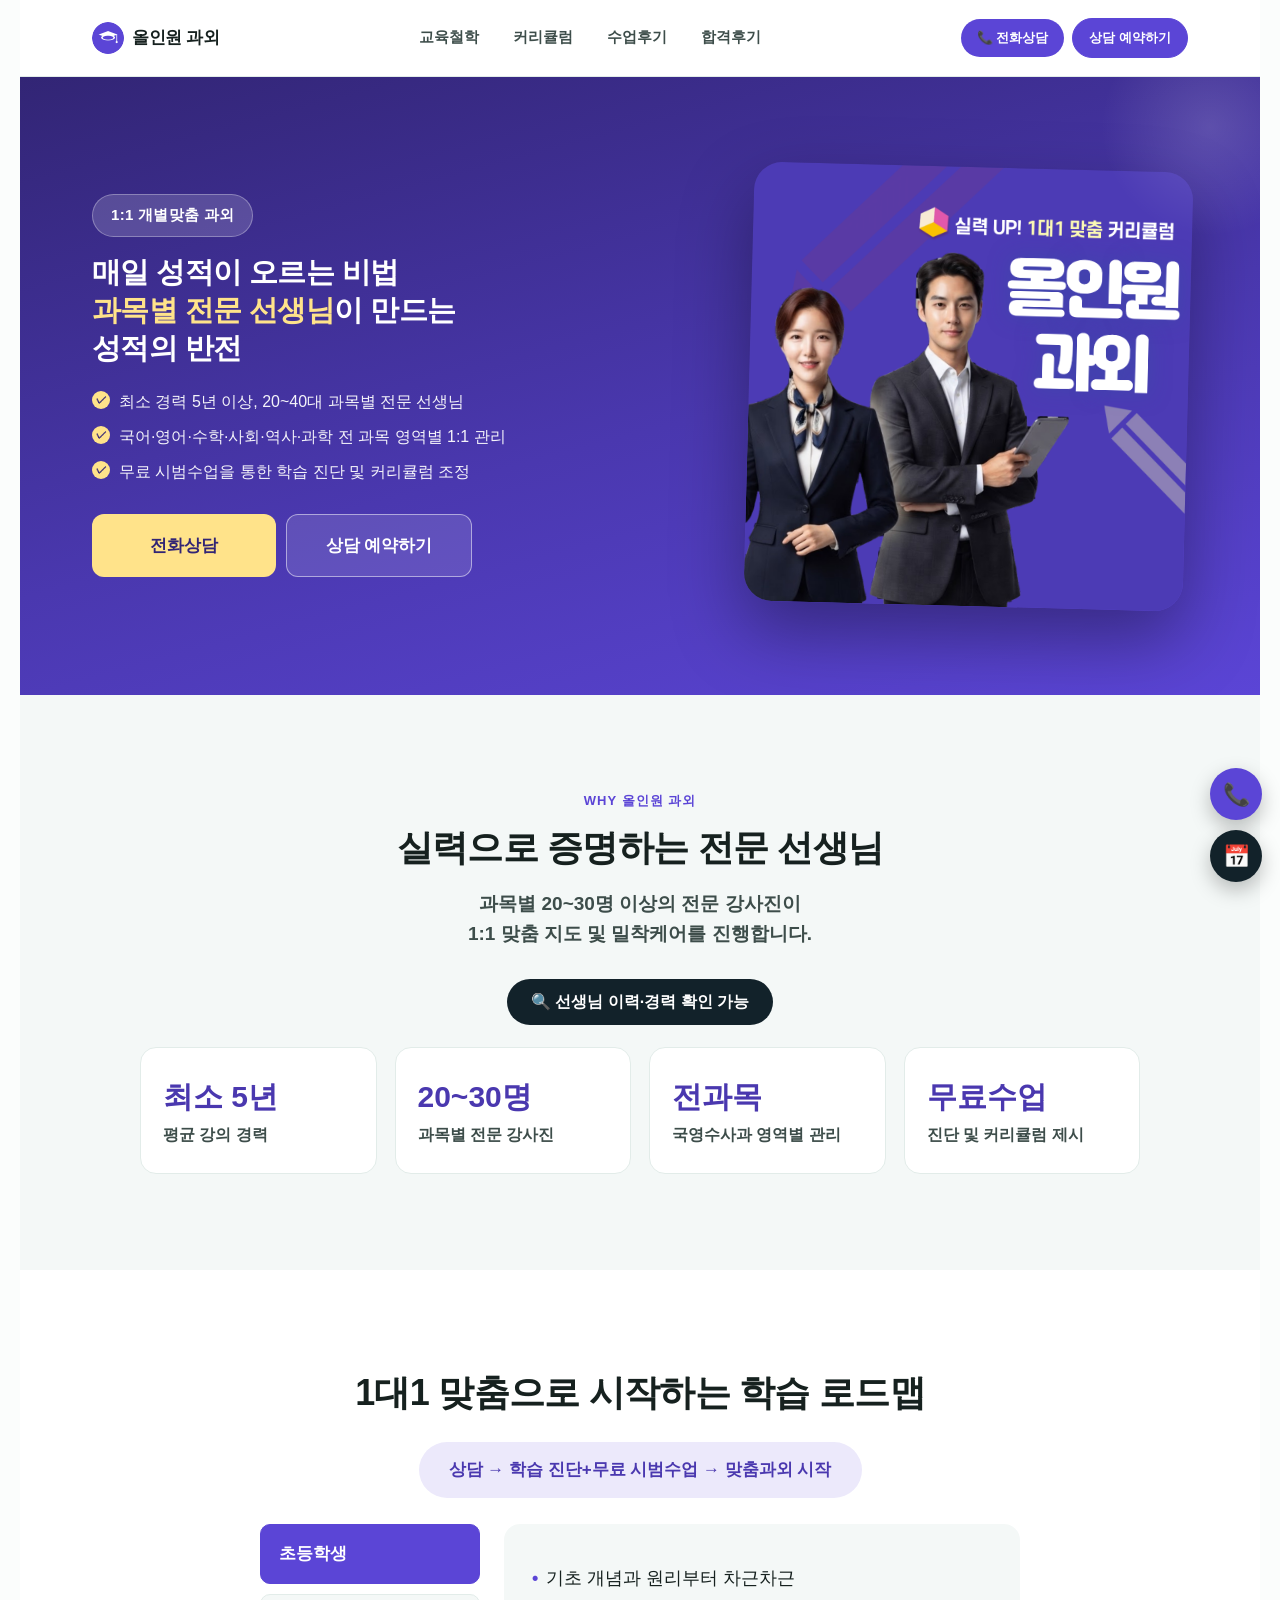
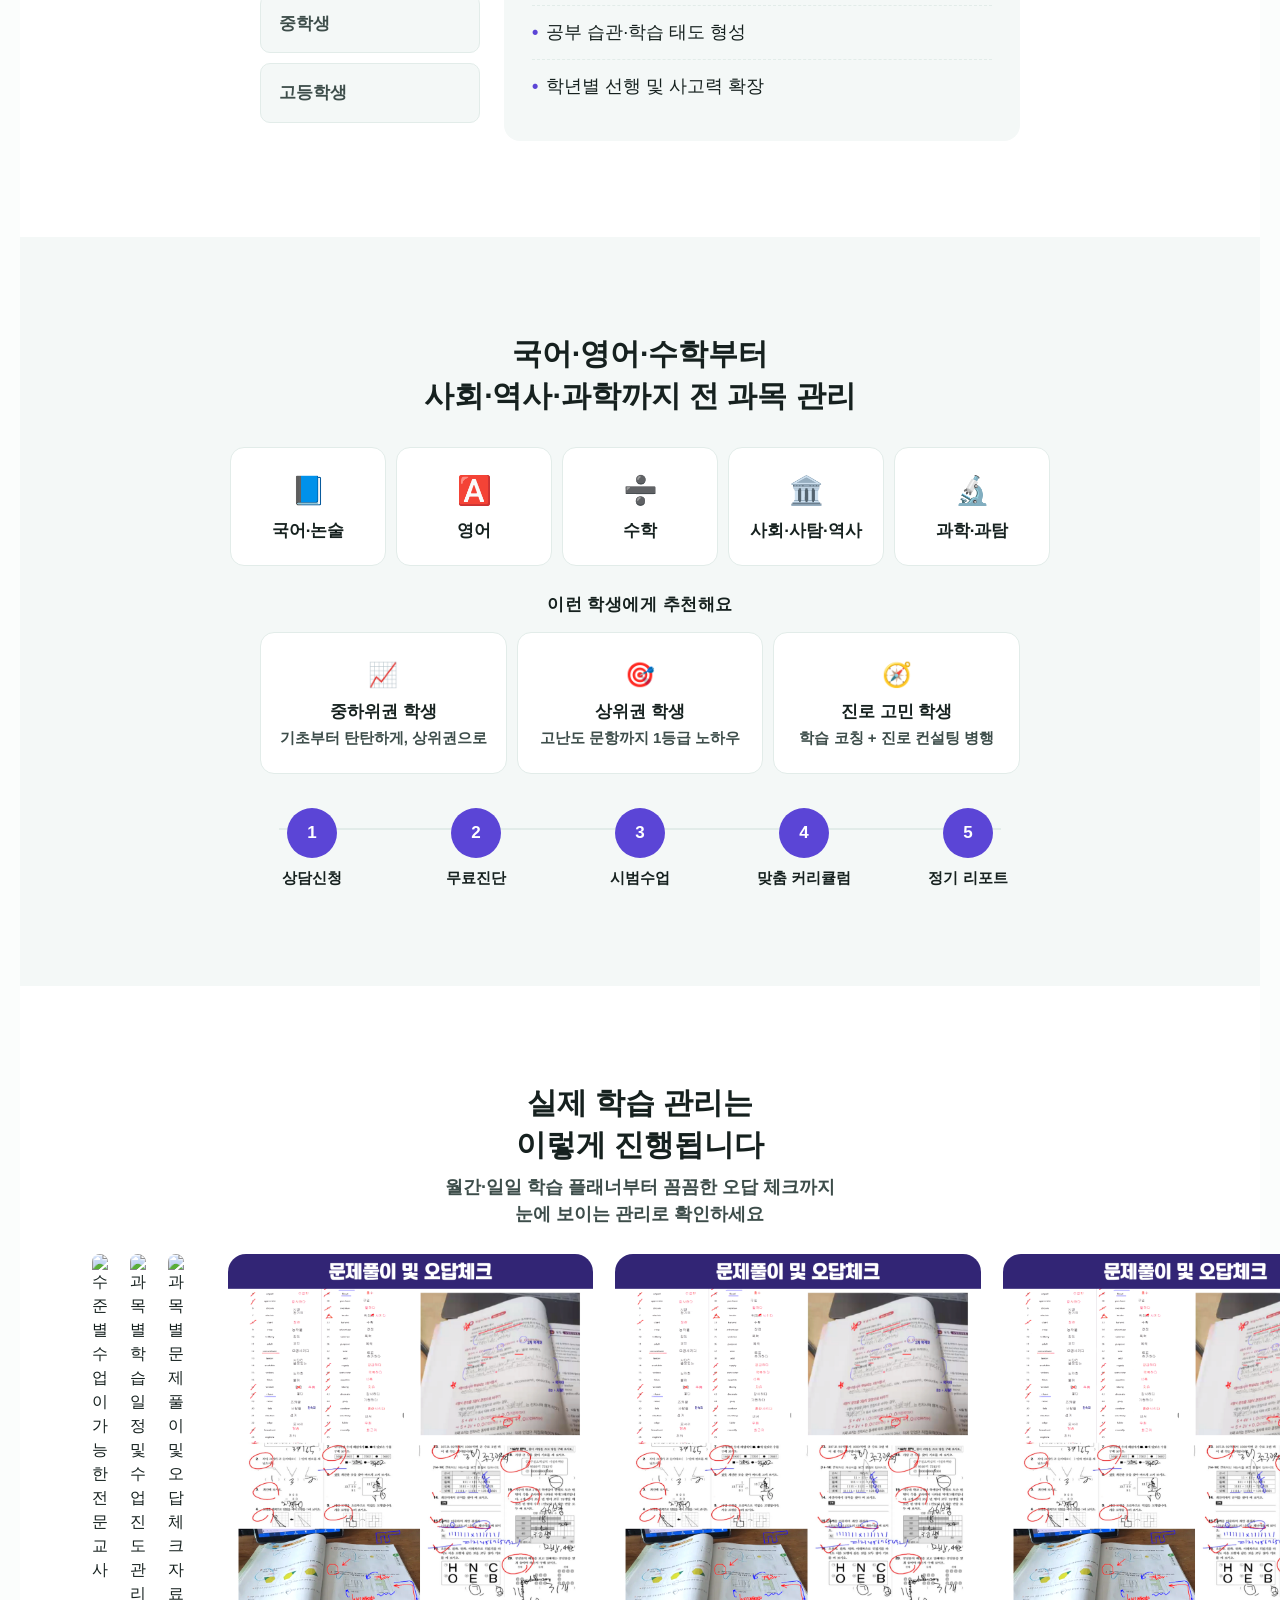
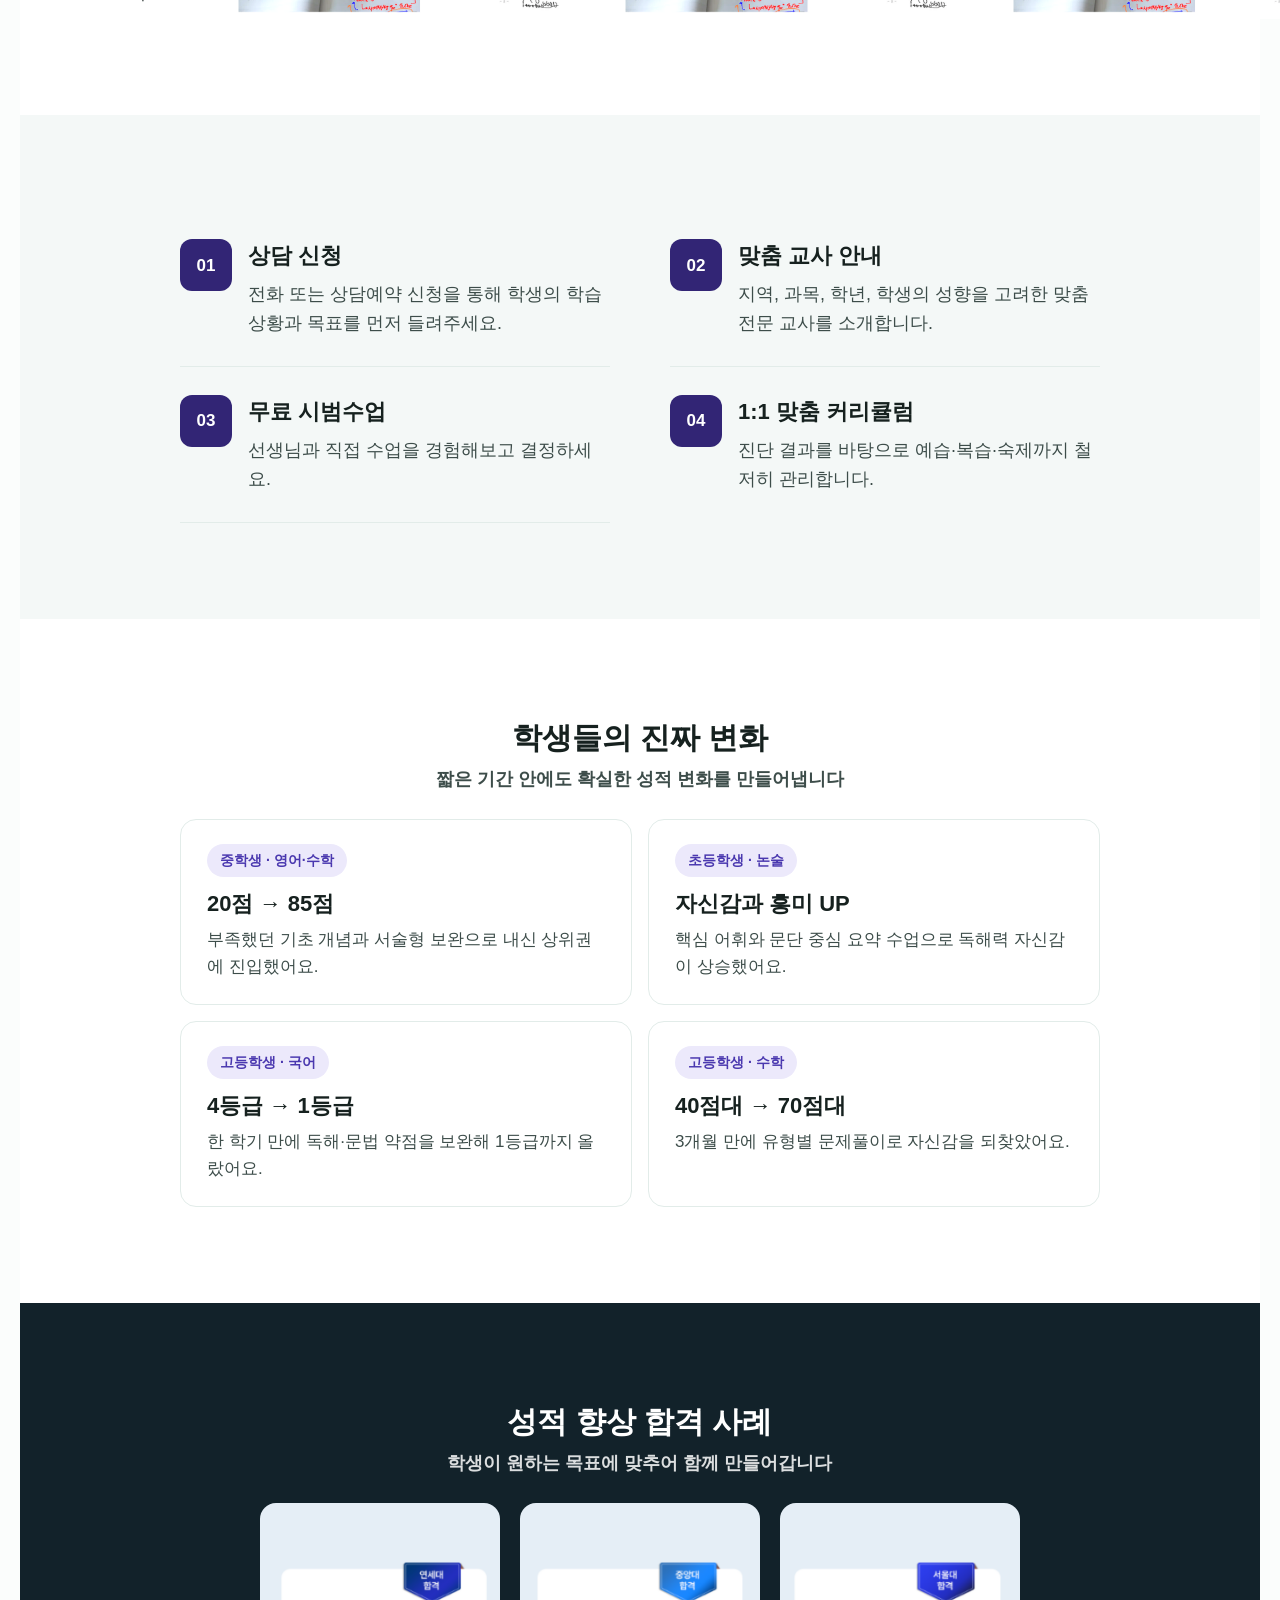
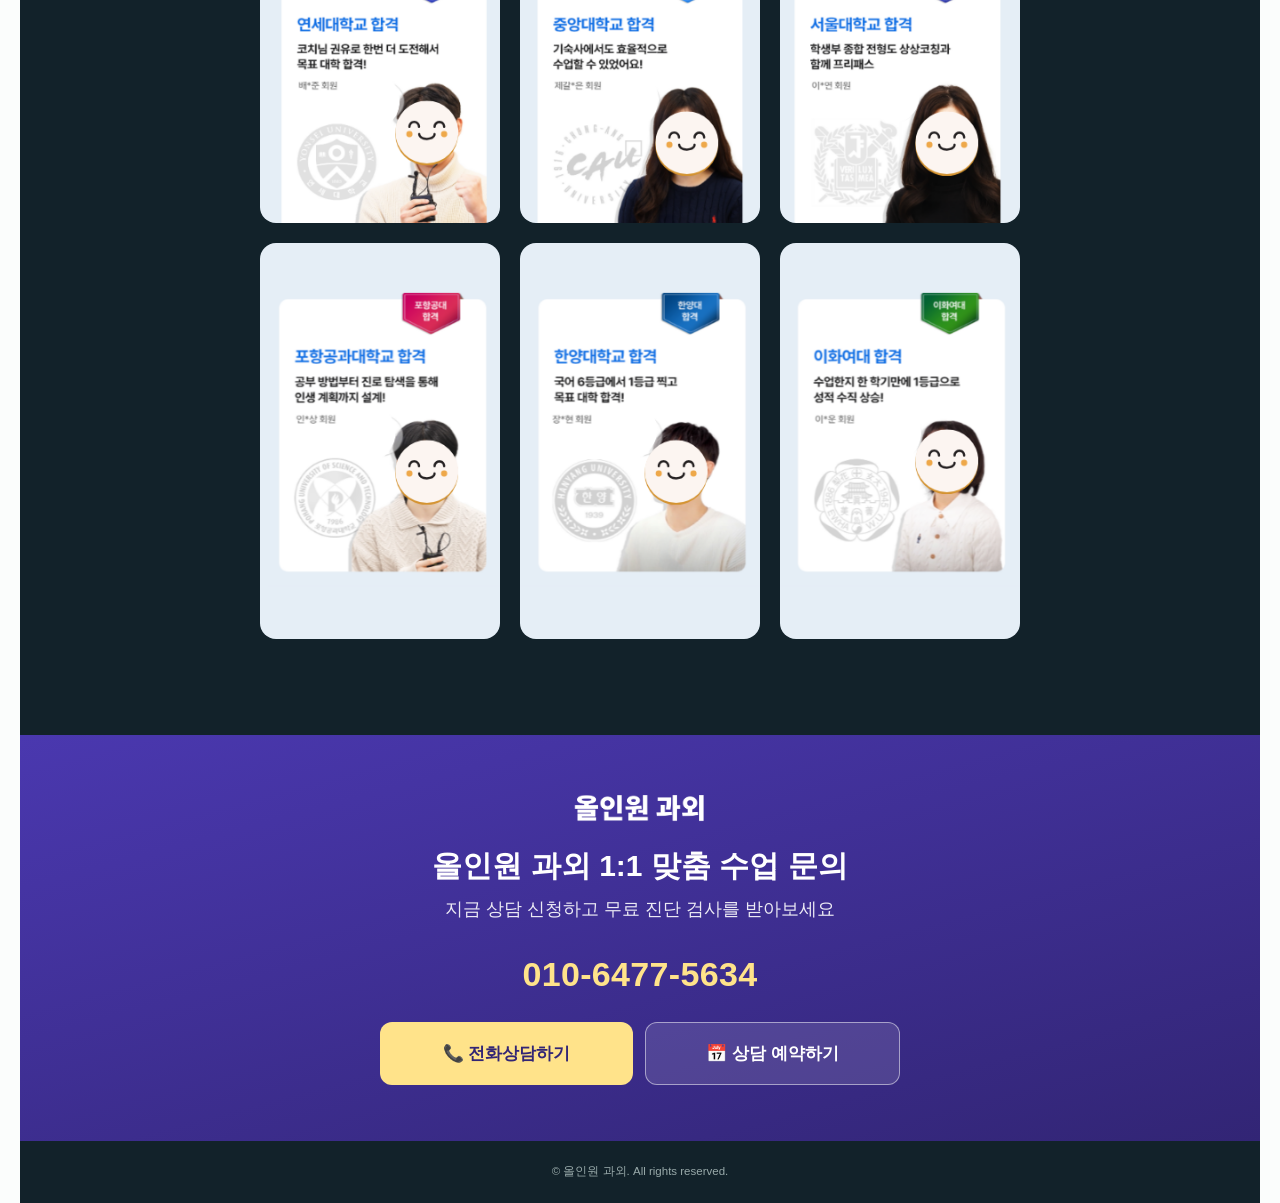
==== commit 2e6f1eb2: "Update index.html" ====
--- a/index.html
+++ b/index.html
@@ -149,10 +149,10 @@
     <h2>실제 학습 관리는<br>이렇게 진행됩니다</h2>
     <p class="sub">월간·일일 학습 플래너부터 꼼꼼한 오답 체크까지<br>눈에 보이는 관리로 확인하세요</p>
     <div class="curr-grid">
-      <img src="assets/2.png" alt="수준별 수업이 가능한 전문 교사">
-      <img src="assets/38.png" alt="과목별 학습 일정 및 수업 진도 관리">
-      <img src="assets/39.png" alt="과목별 문제풀이 및 오답 체크 자료">
-      <img src="assets/39.png" alt="과목별 문제풀이 및 오답 체크 자료">
+      <img src="home (1).png" alt="수준별 수업이 가능한 전문 교사">
+      <img src="home (2).png" alt="과목별 학습 일정 및 수업 진도 관리">
+      <img src="home (3).png" alt="과목별 문제풀이 및 오답 체크 자료">
+      <br><img src="assets/39.png" alt="과목별 문제풀이 및 오답 체크 자료">
       <img src="assets/39.png" alt="과목별 문제풀이 및 오답 체크 자료">
       <img src="assets/39.png" alt="과목별 문제풀이 및 오답 체크 자료">
     </div>
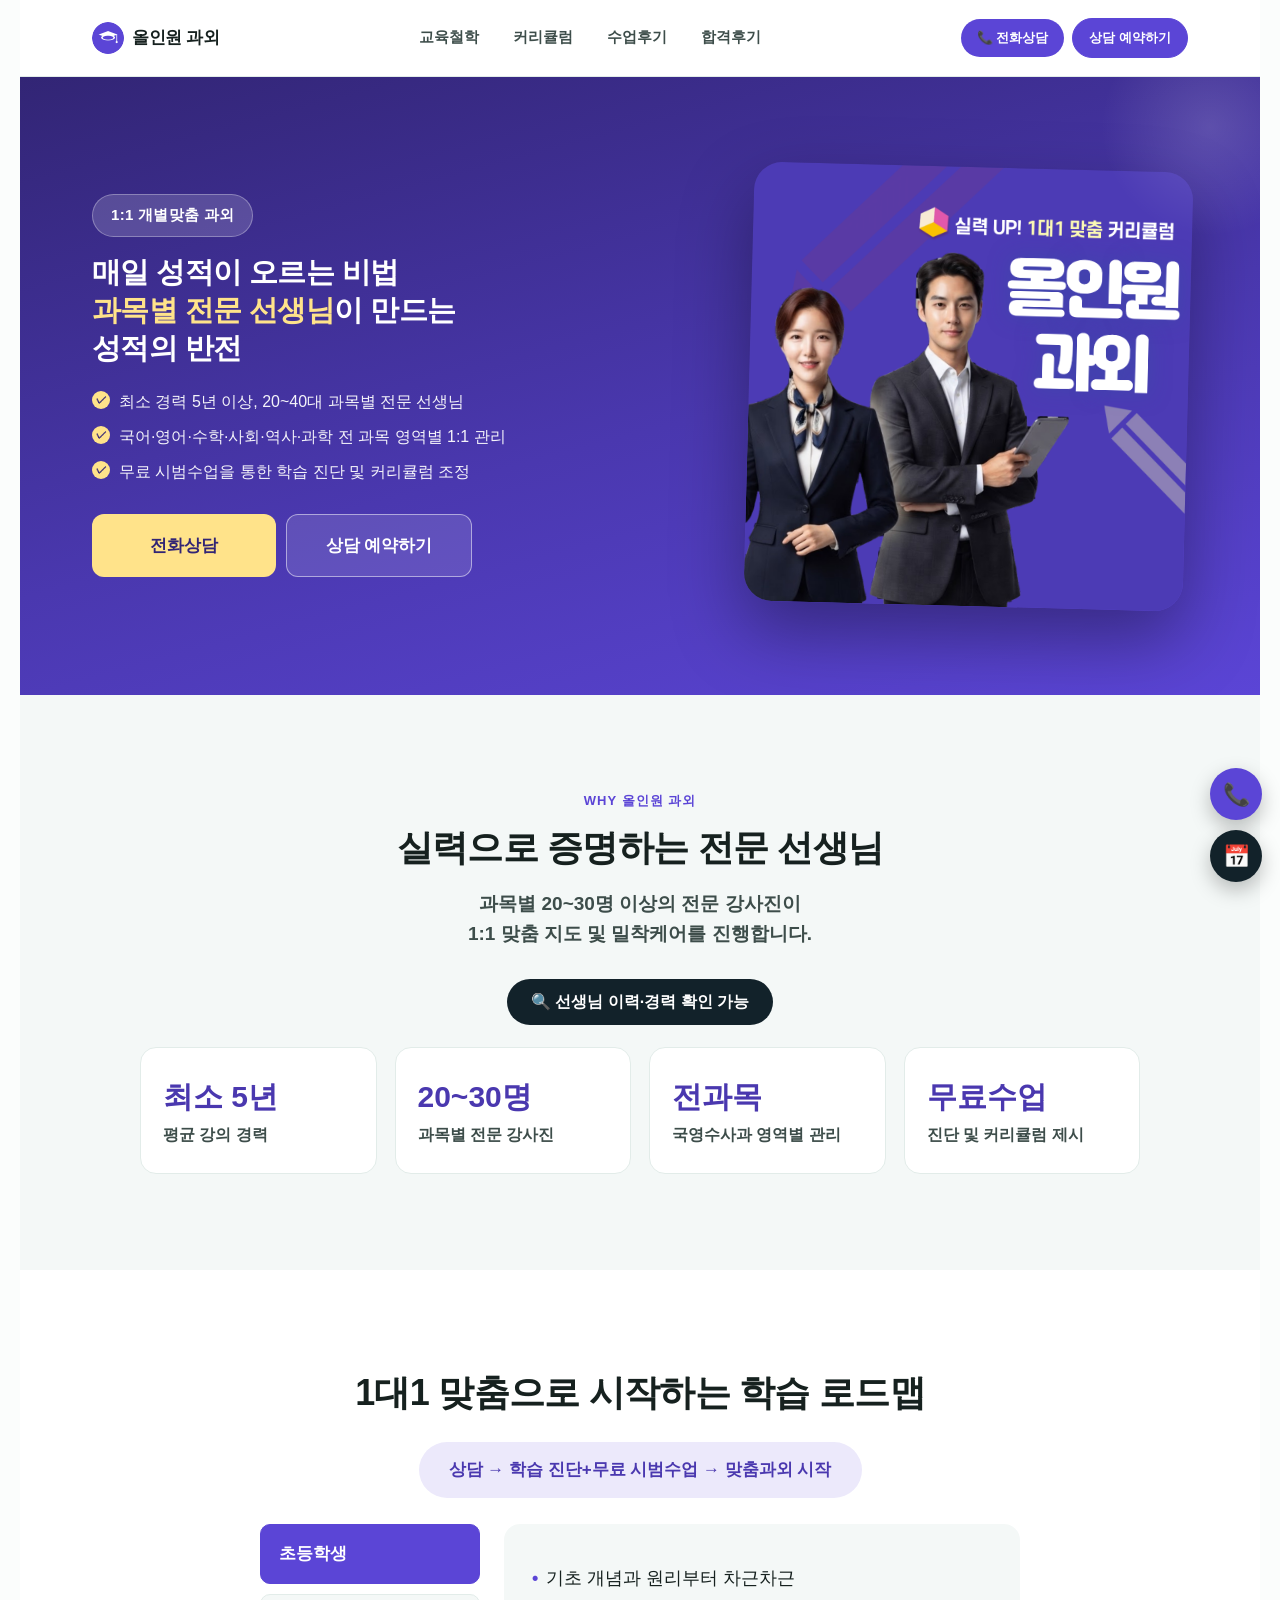
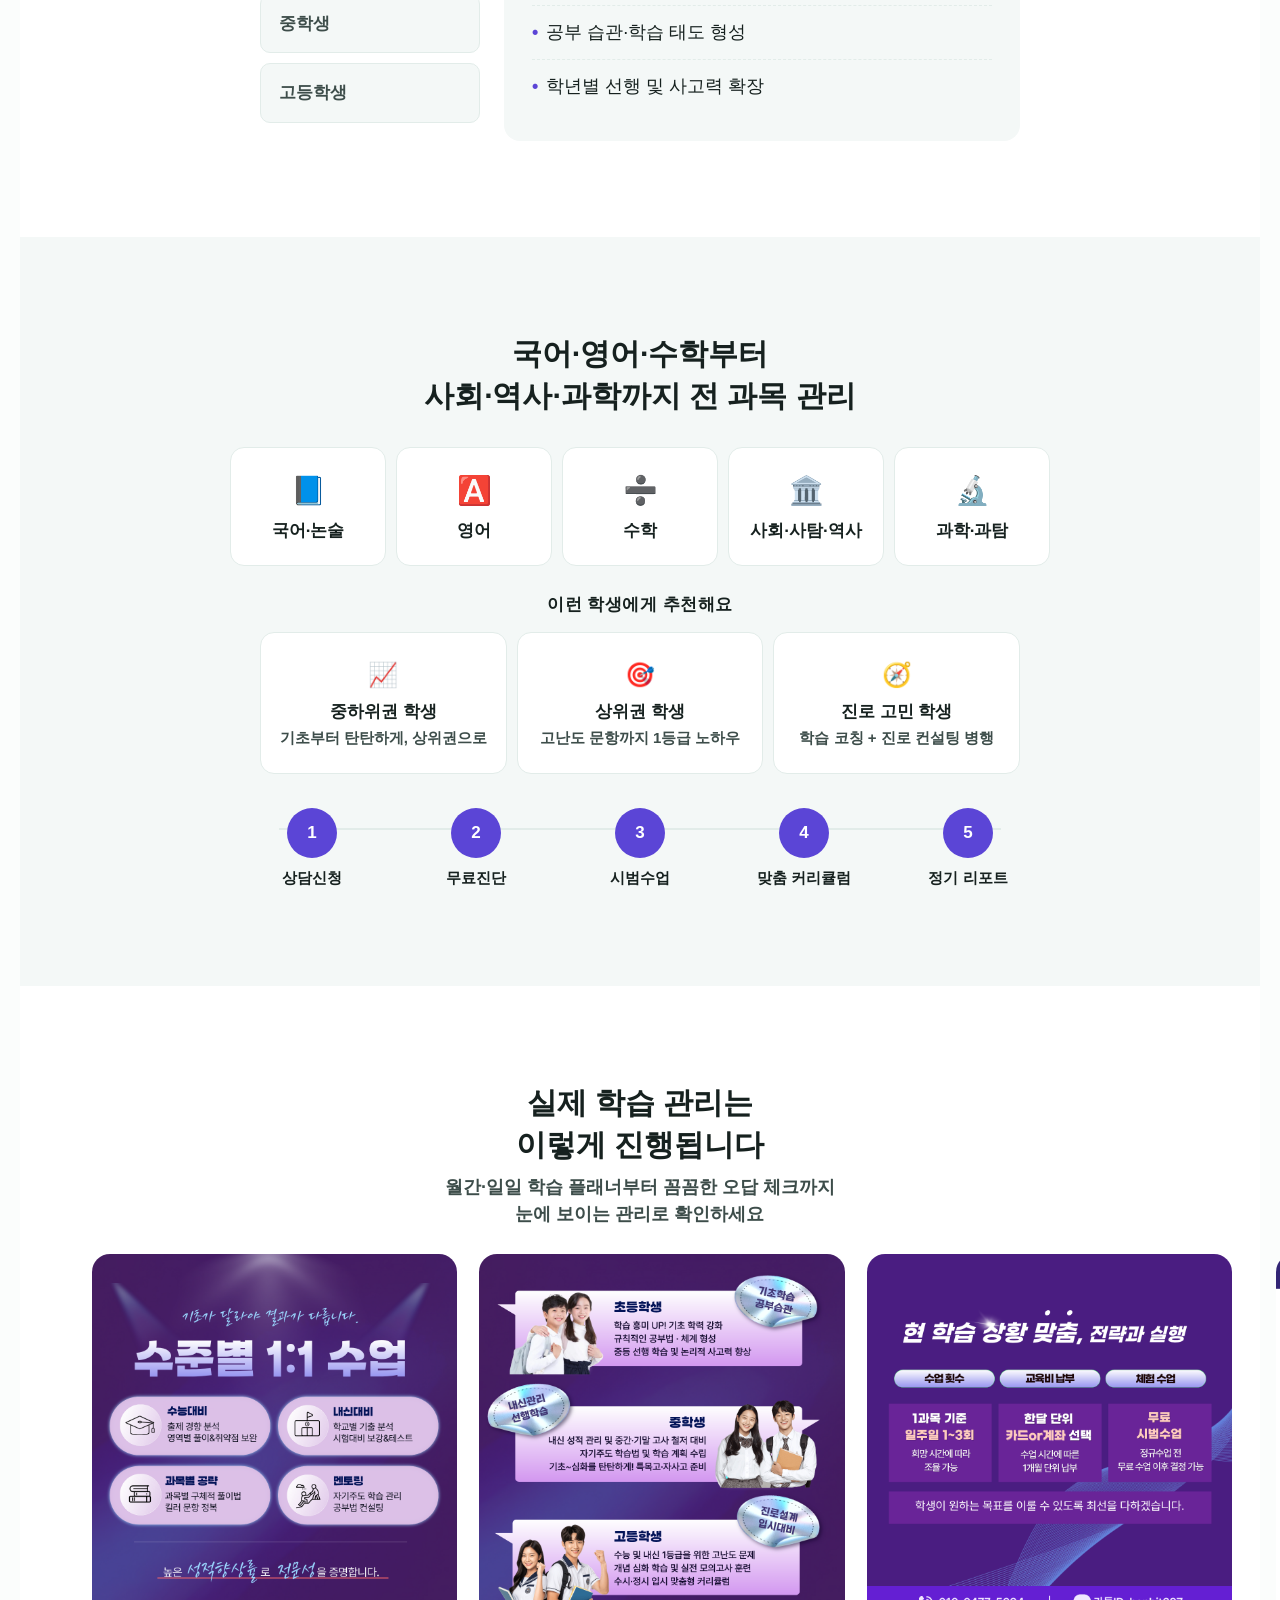
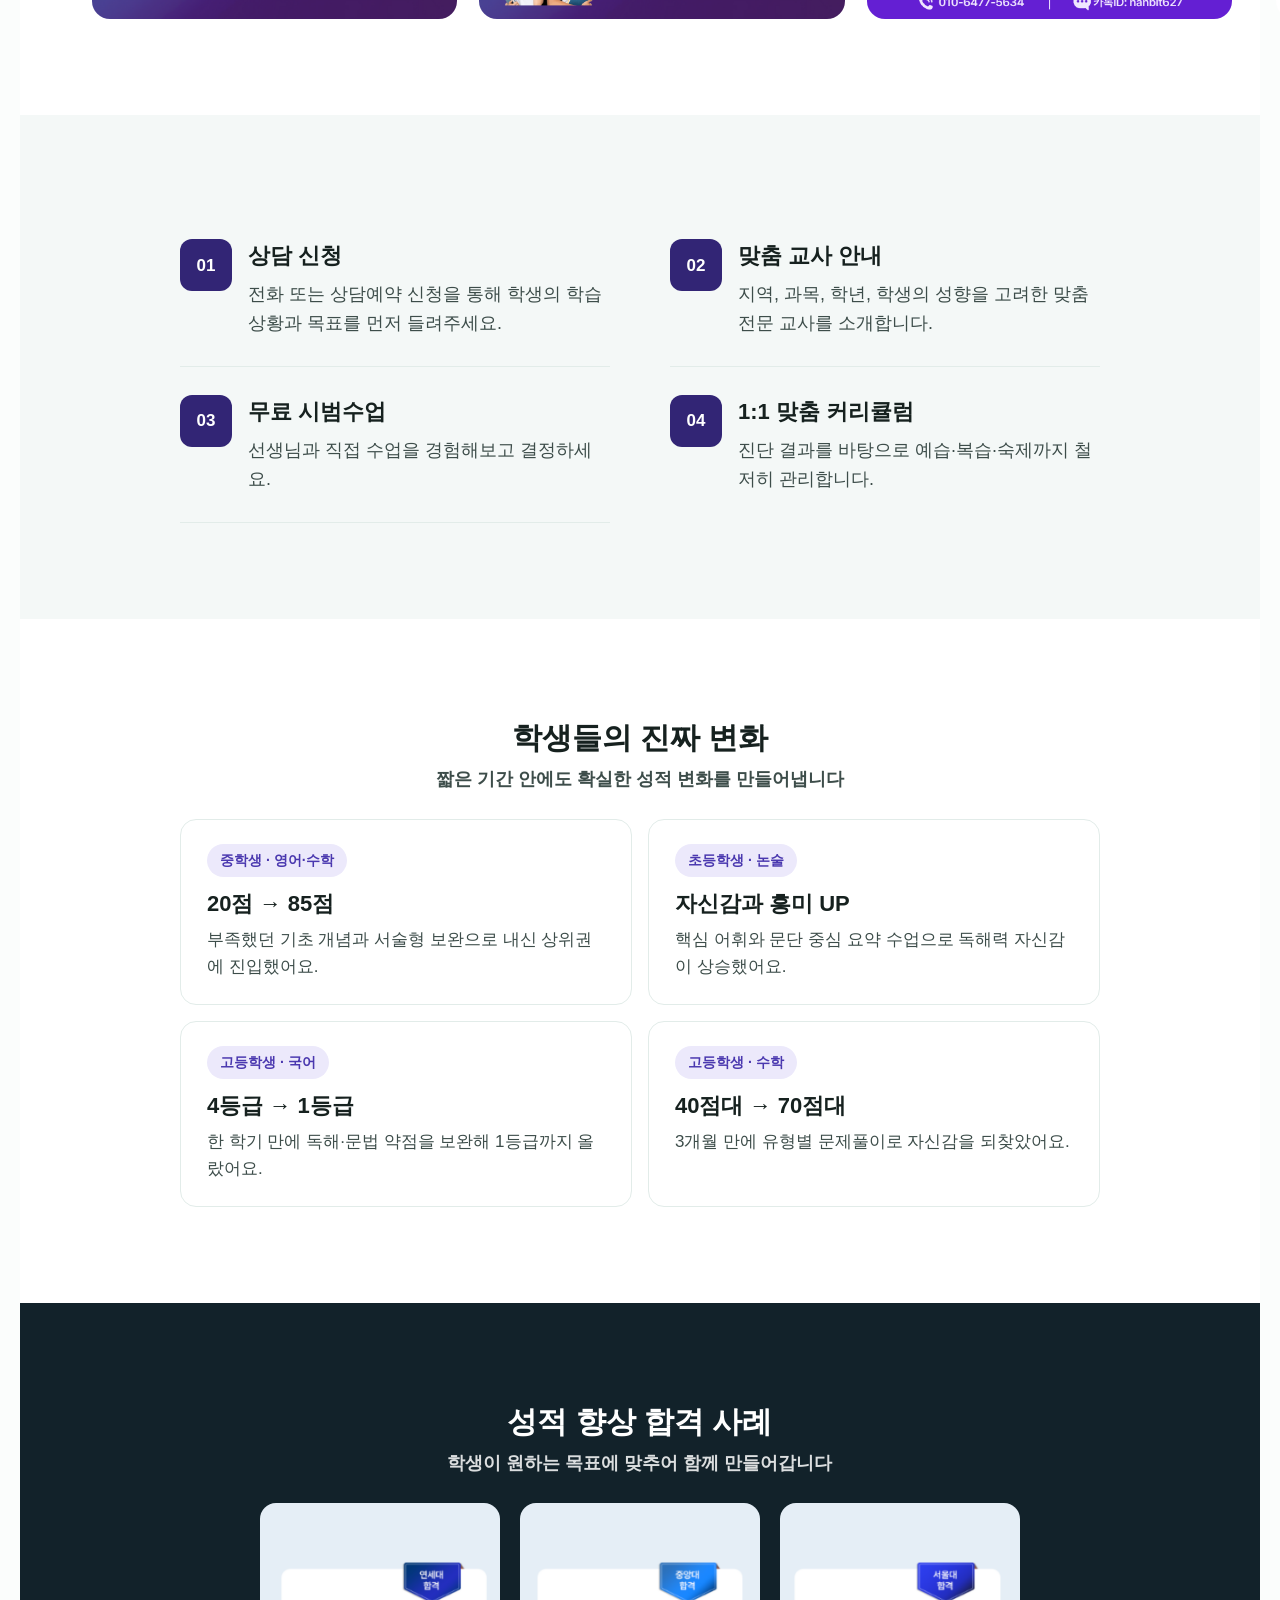
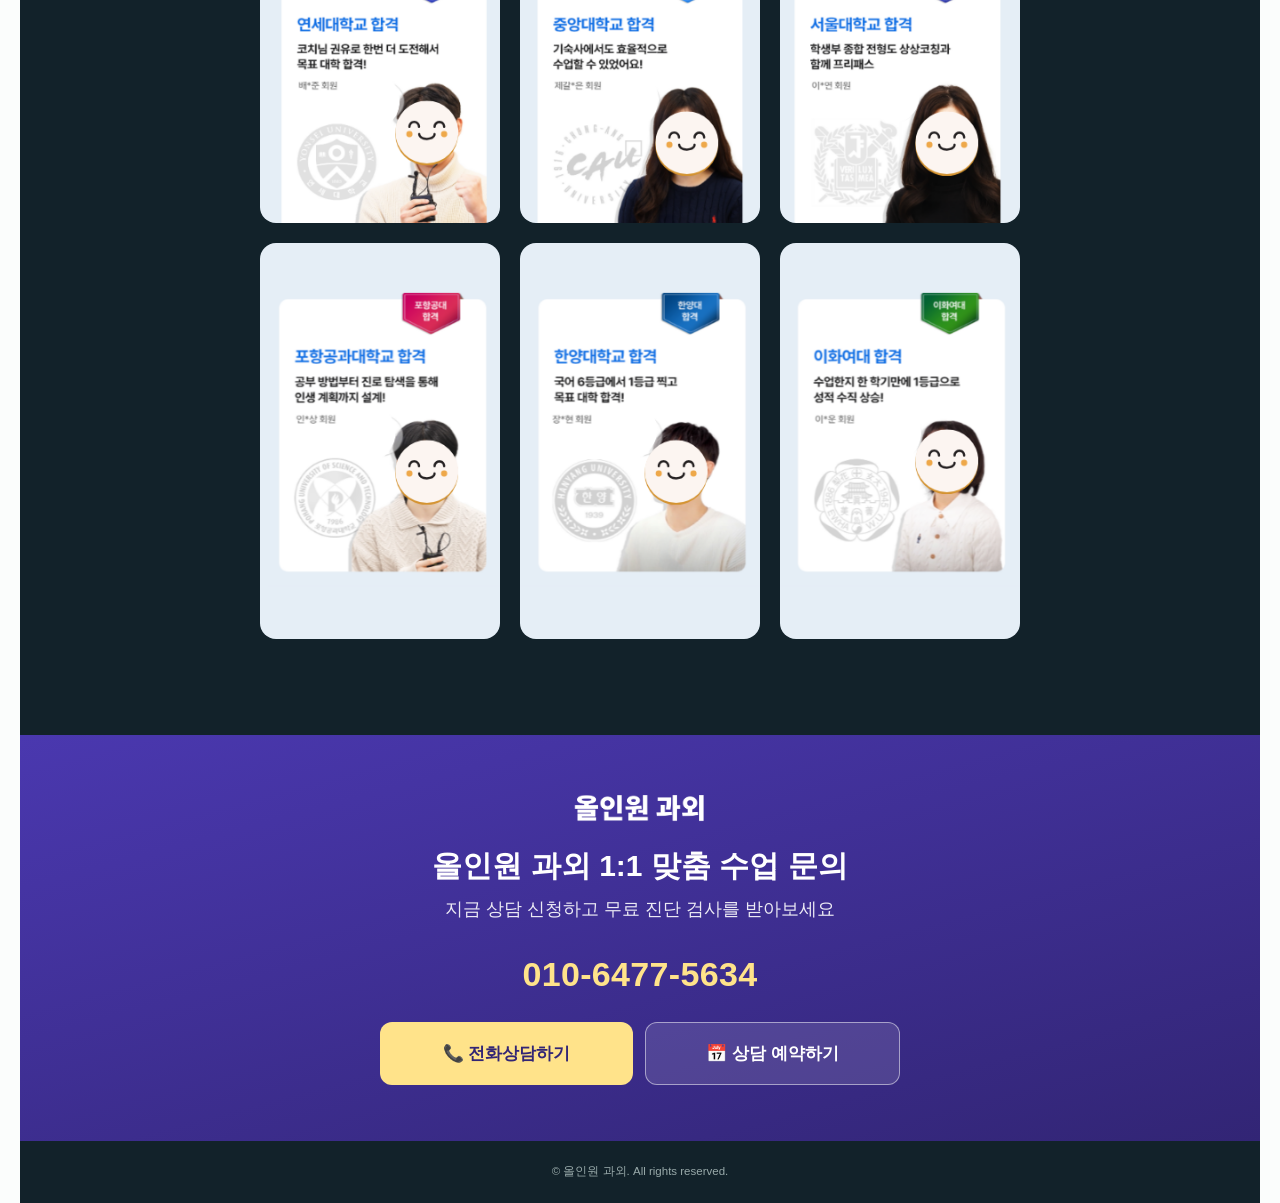
==== commit 4c270e0f: "Update index.html" ====
--- a/index.html
+++ b/index.html
@@ -149,10 +149,10 @@
     <h2>실제 학습 관리는<br>이렇게 진행됩니다</h2>
     <p class="sub">월간·일일 학습 플래너부터 꼼꼼한 오답 체크까지<br>눈에 보이는 관리로 확인하세요</p>
     <div class="curr-grid">
-      <img src="home (1).png" alt="수준별 수업이 가능한 전문 교사">
-      <img src="home (2).png" alt="과목별 학습 일정 및 수업 진도 관리">
-      <img src="home (3).png" alt="과목별 문제풀이 및 오답 체크 자료">
-      <br><img src="assets/39.png" alt="과목별 문제풀이 및 오답 체크 자료">
+      <img src="assets/4.png" alt="수준별 수업이 가능한 전문 교사">
+      <img src="assets/5.png" alt="과목별 학습 일정 및 수업 진도 관리">
+      <img src="assets/6.png" alt="과목별 문제풀이 및 오답 체크 자료">
+      <br><img src="assets/38.png" alt="과목별 문제풀이 및 오답 체크 자료">
       <img src="assets/39.png" alt="과목별 문제풀이 및 오답 체크 자료">
       <img src="assets/39.png" alt="과목별 문제풀이 및 오답 체크 자료">
     </div>
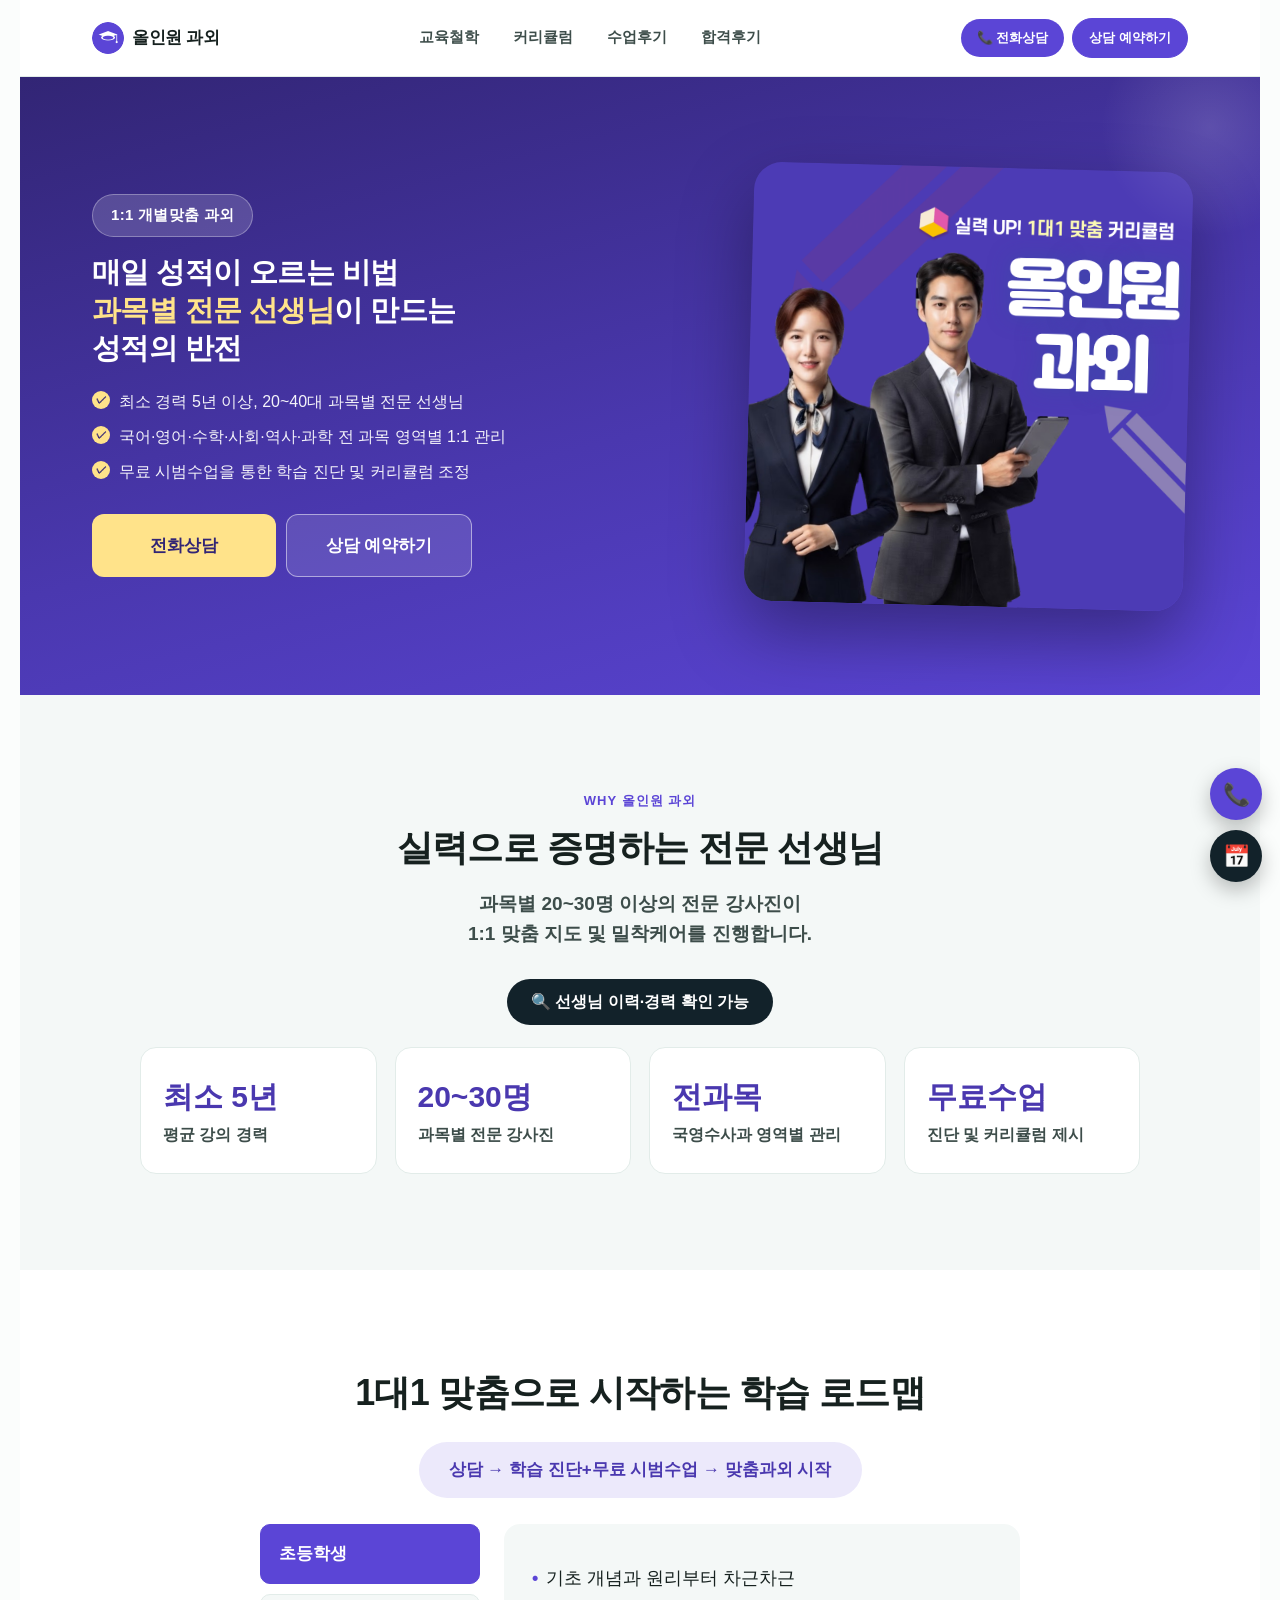
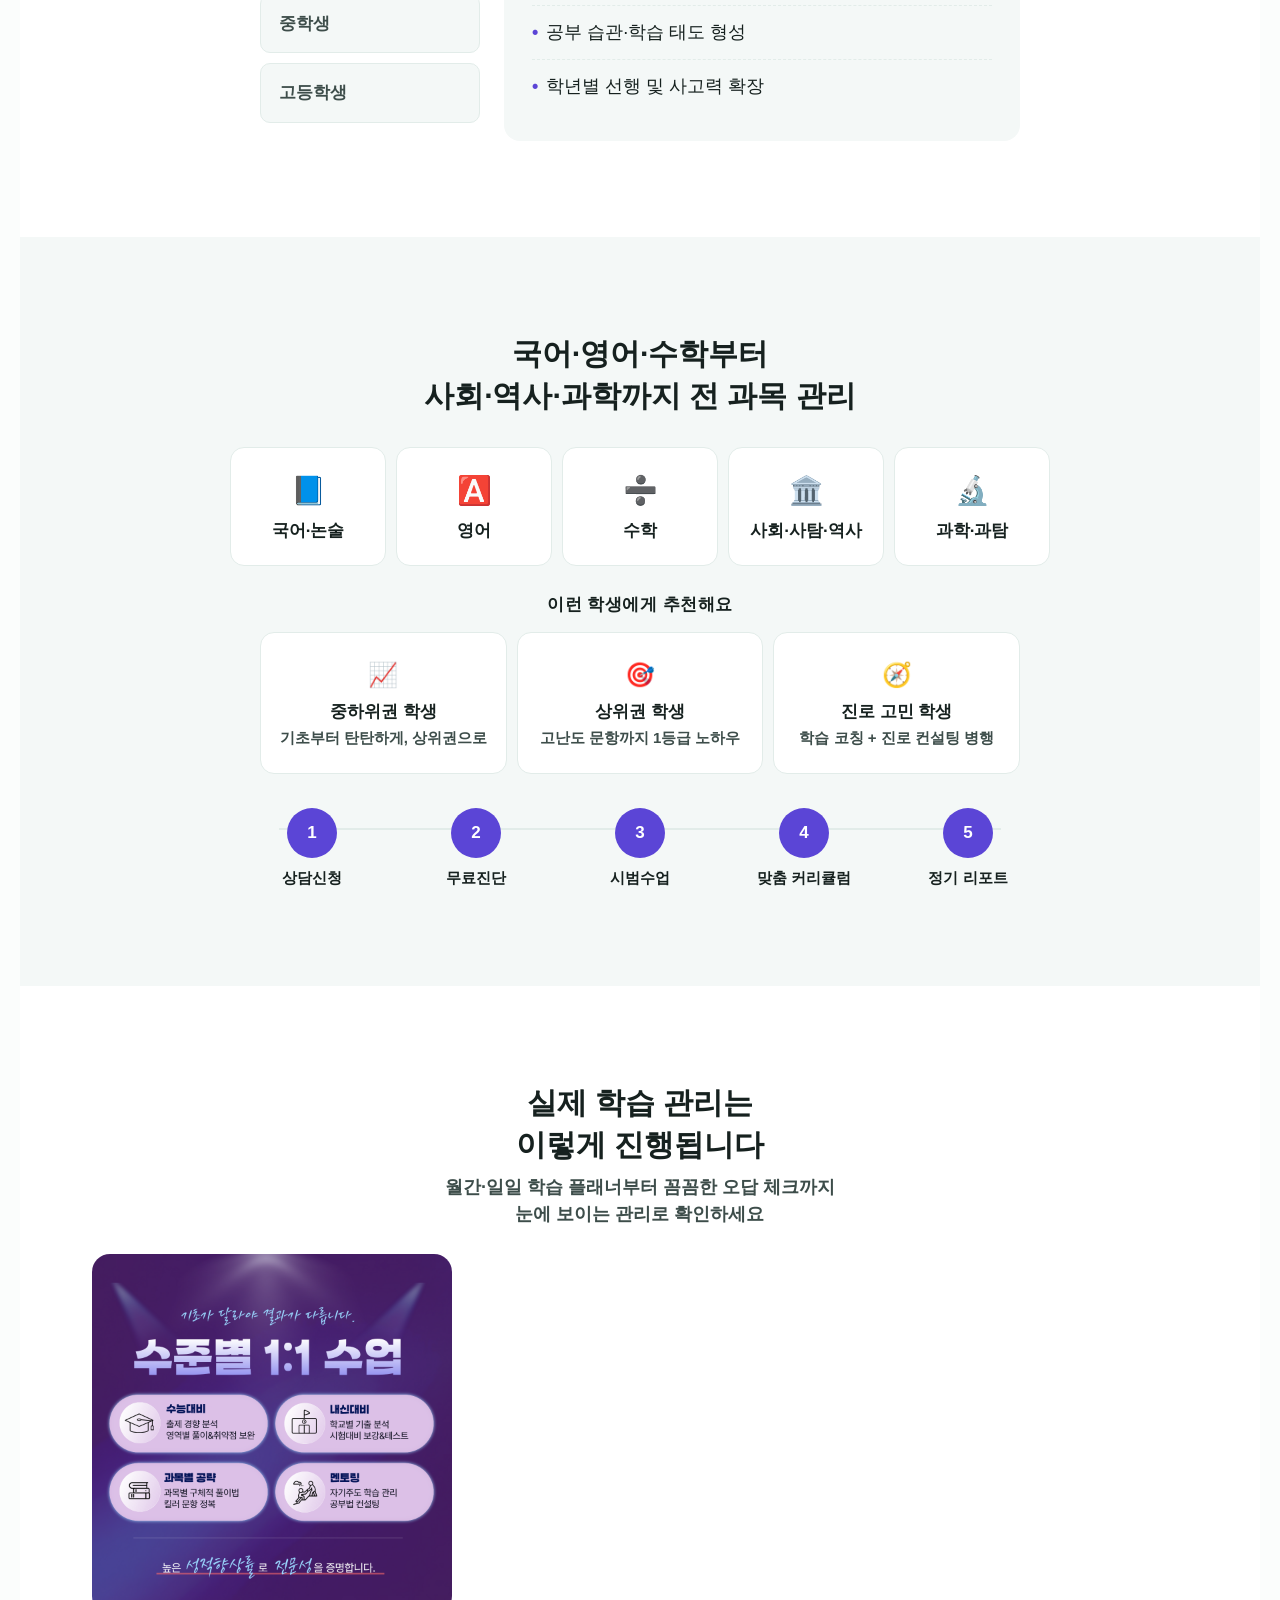
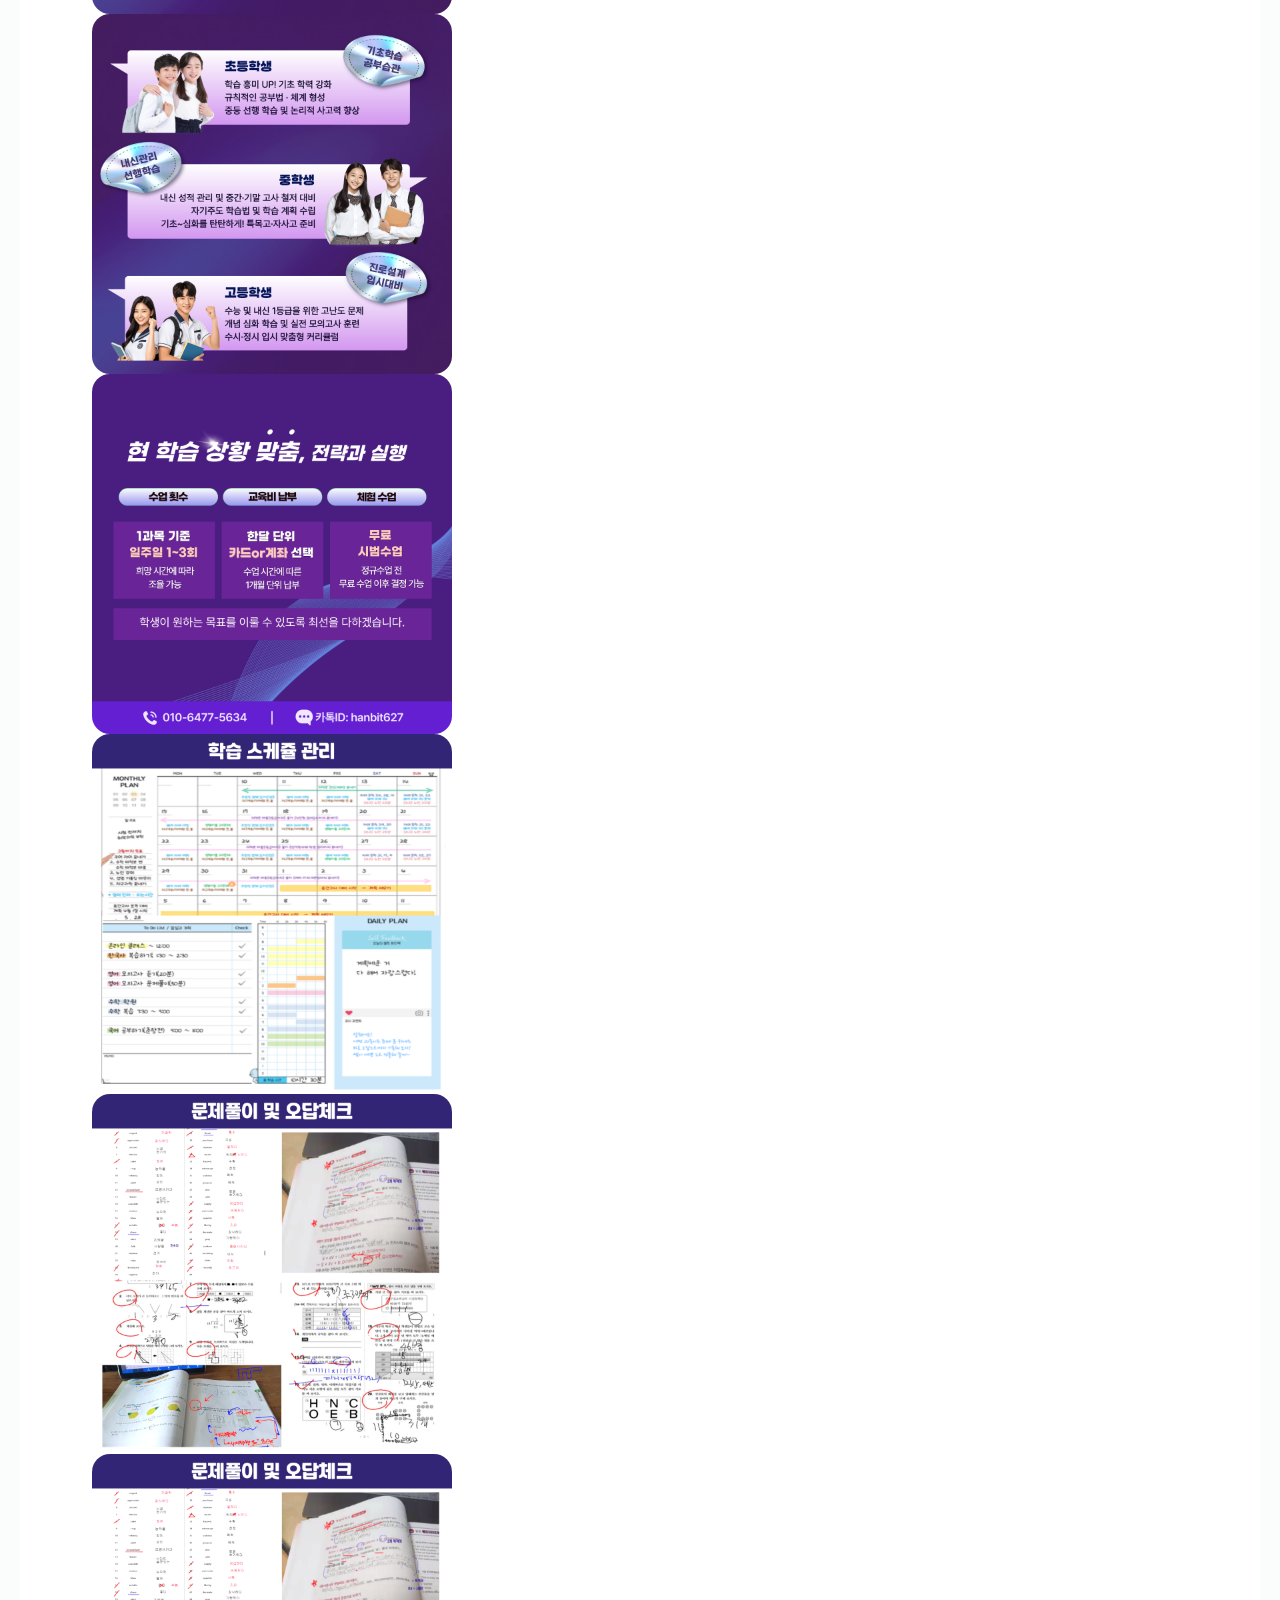
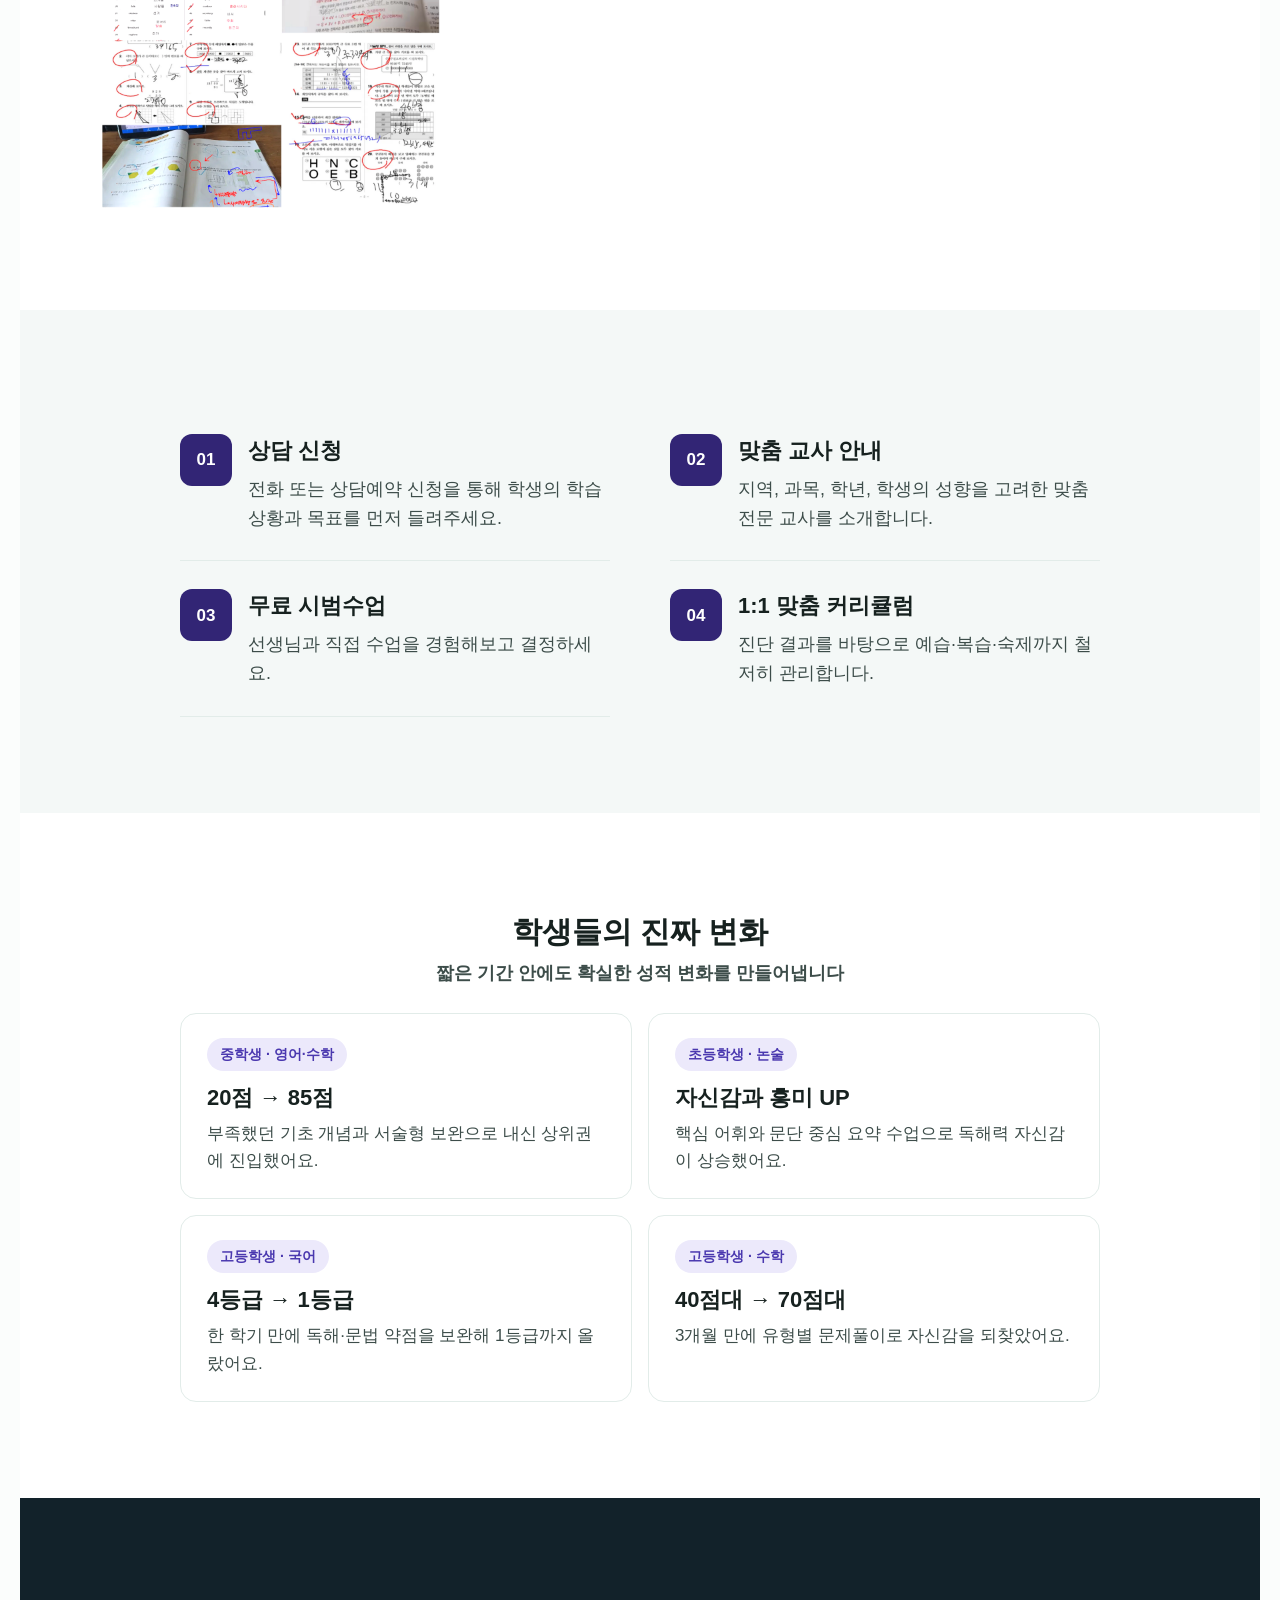
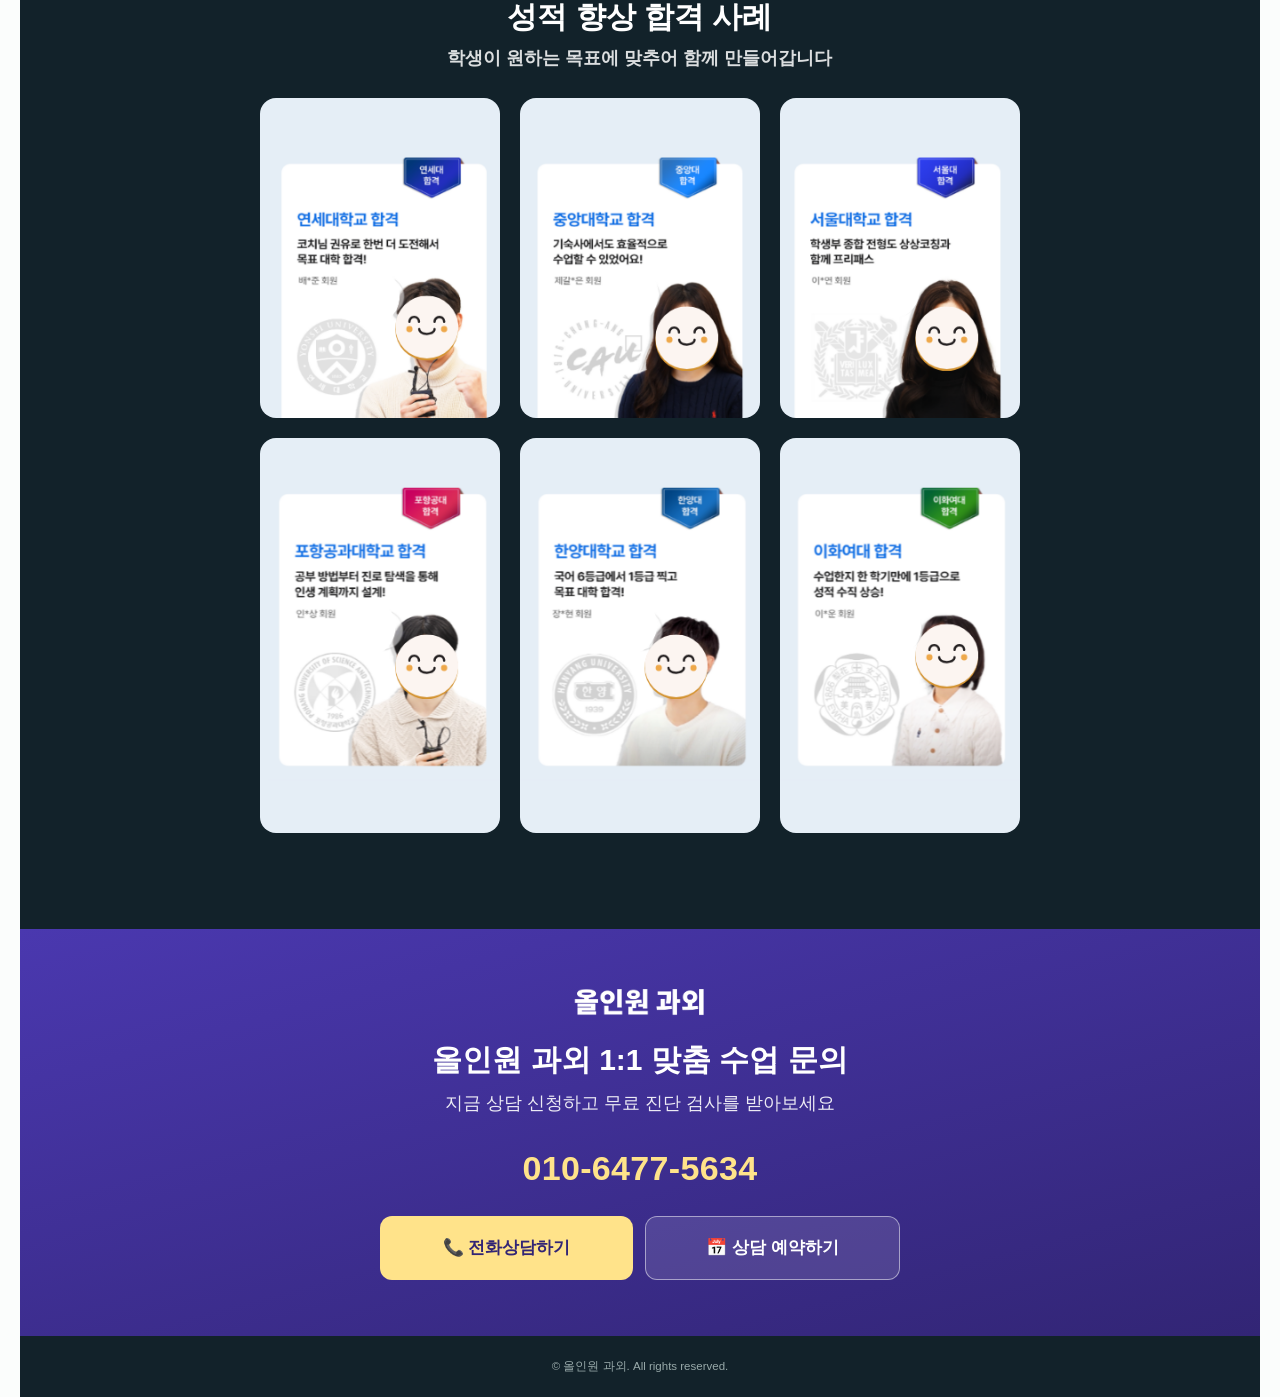
==== commit 86d035cd: "Update index.html" ====
--- a/index.html
+++ b/index.html
@@ -149,10 +149,11 @@
     <h2>실제 학습 관리는<br>이렇게 진행됩니다</h2>
     <p class="sub">월간·일일 학습 플래너부터 꼼꼼한 오답 체크까지<br>눈에 보이는 관리로 확인하세요</p>
     <div class="curr-grid">
+    <div class="curr-scroll">  
       <img src="assets/4.png" alt="수준별 수업이 가능한 전문 교사">
       <img src="assets/5.png" alt="과목별 학습 일정 및 수업 진도 관리">
       <img src="assets/6.png" alt="과목별 문제풀이 및 오답 체크 자료">
-      <br><img src="assets/38.png" alt="과목별 문제풀이 및 오답 체크 자료">
+      <img src="assets/38.png" alt="과목별 문제풀이 및 오답 체크 자료">
       <img src="assets/39.png" alt="과목별 문제풀이 및 오답 체크 자료">
       <img src="assets/39.png" alt="과목별 문제풀이 및 오답 체크 자료">
     </div>
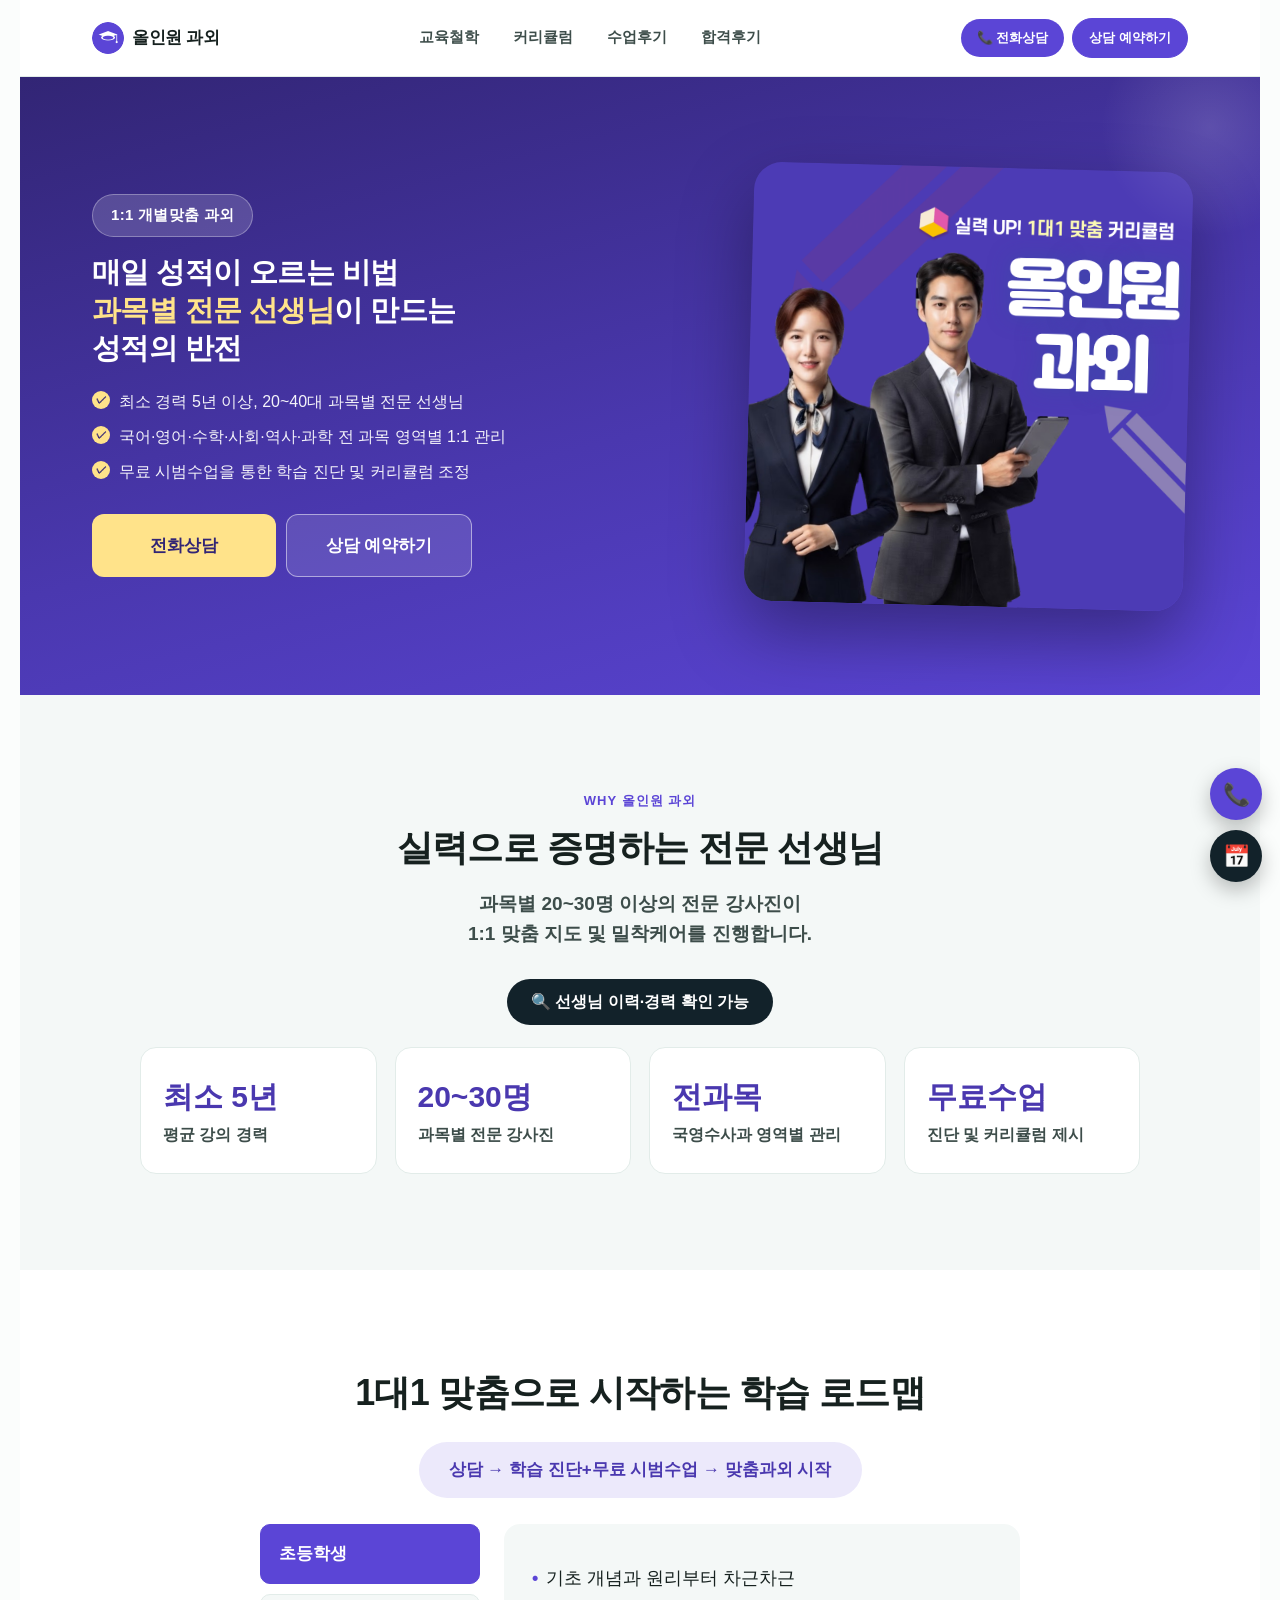
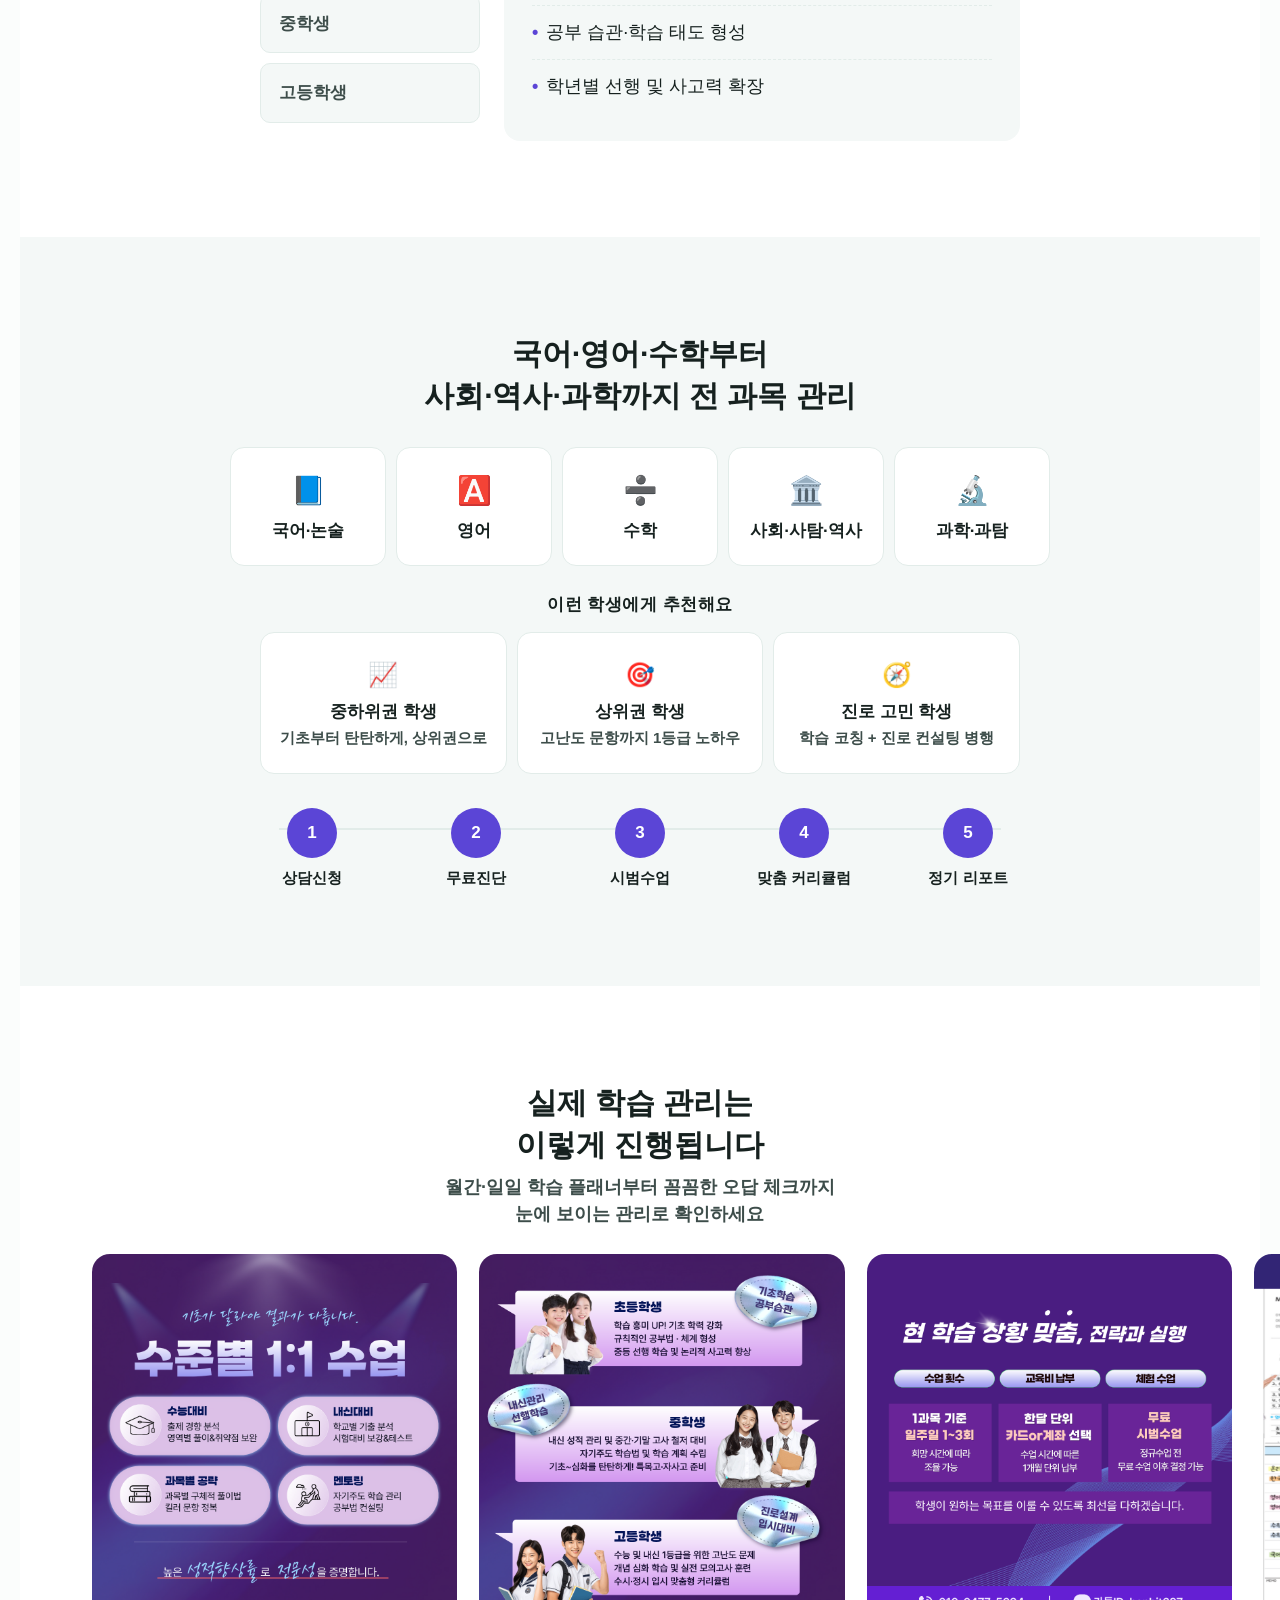
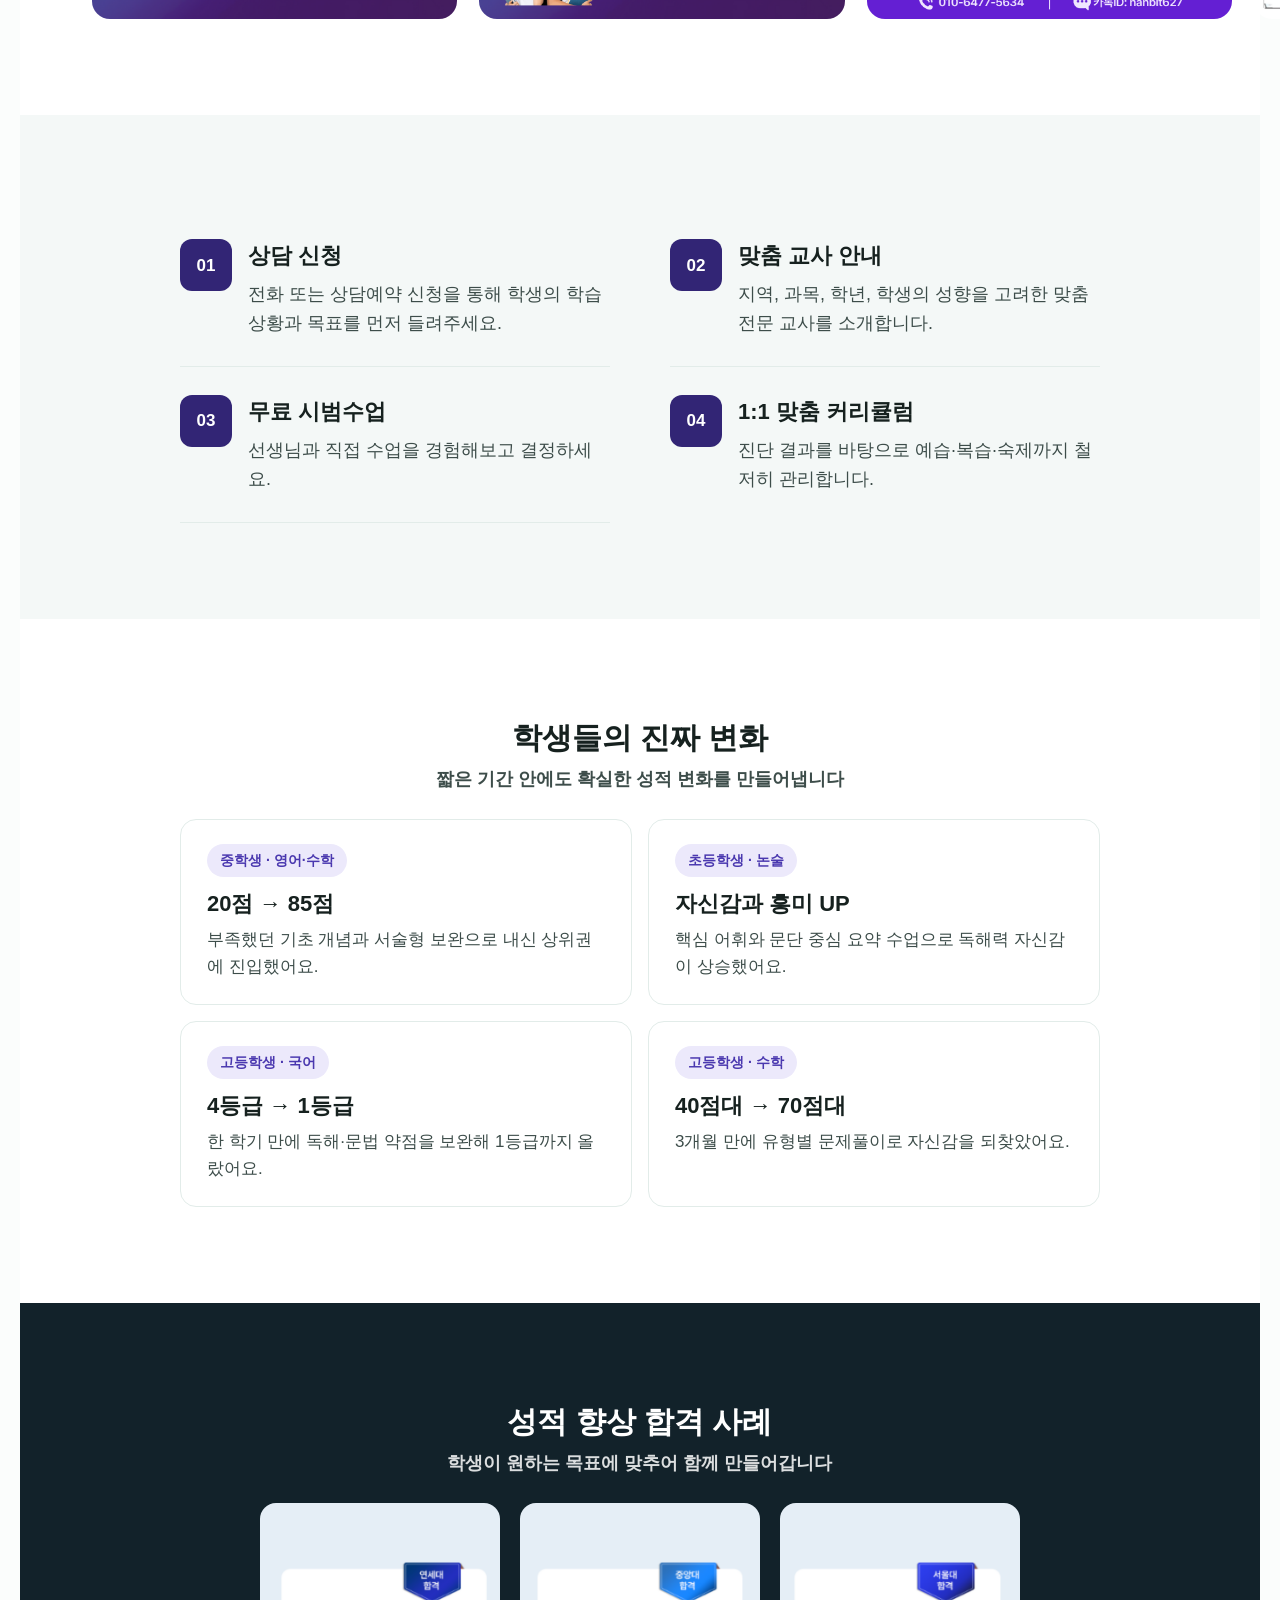
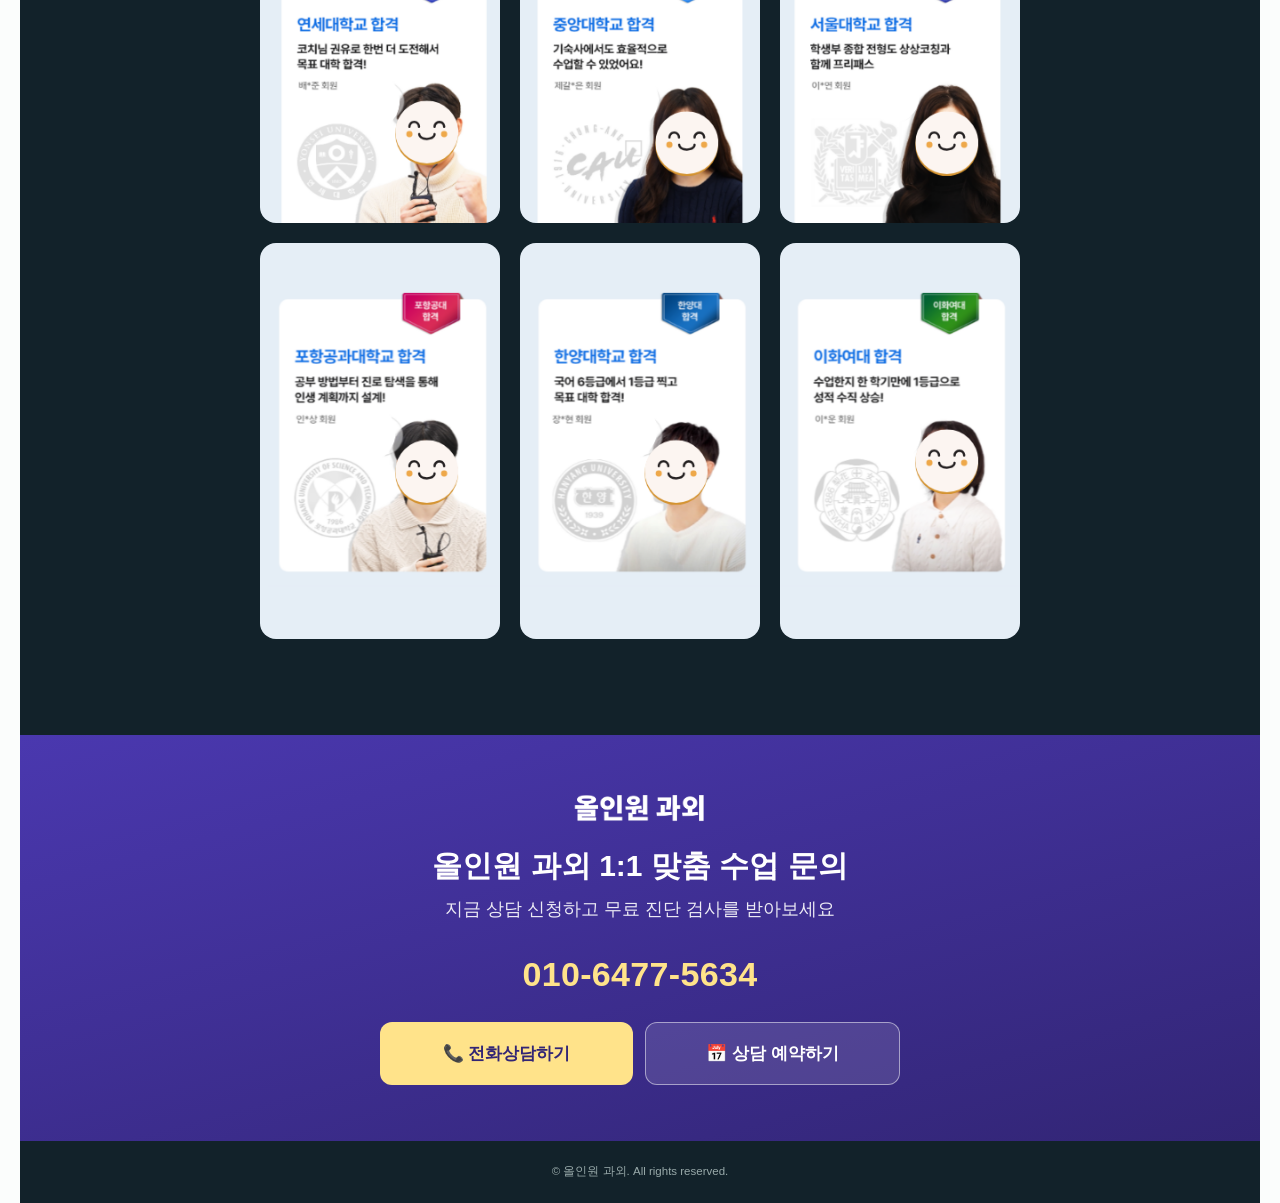
==== commit 1e65d8b3: "Update index.html" ====
--- a/index.html
+++ b/index.html
@@ -15,7 +15,7 @@
 <meta property="og:site_name" content="올인원 과외">
 <meta property="og:title" content="올인원 과외 | 1:1 개별맞춤 과외">
 <meta property="og:description" content="전문 과외 선생님과 함께 짜는 성적 향상 로드맵. 경력 5년 이상, 20~40대 과목별 전문 선생님. 무료 진단검사와 시범수업.">
-<meta property="og:image" content="https://your-username.github.io/your-repo/assets/logo.png">
+<meta property="og:image" content="https://your-username.github.io/your-repo/assets/1.png">
 <meta property="og:url" content="https://your-username.github.io/your-repo/">
 <meta property="og:locale" content="ko_KR">
 
@@ -149,7 +149,6 @@
     <h2>실제 학습 관리는<br>이렇게 진행됩니다</h2>
     <p class="sub">월간·일일 학습 플래너부터 꼼꼼한 오답 체크까지<br>눈에 보이는 관리로 확인하세요</p>
     <div class="curr-grid">
-    <div class="curr-scroll">  
       <img src="assets/4.png" alt="수준별 수업이 가능한 전문 교사">
       <img src="assets/5.png" alt="과목별 학습 일정 및 수업 진도 관리">
       <img src="assets/6.png" alt="과목별 문제풀이 및 오답 체크 자료">
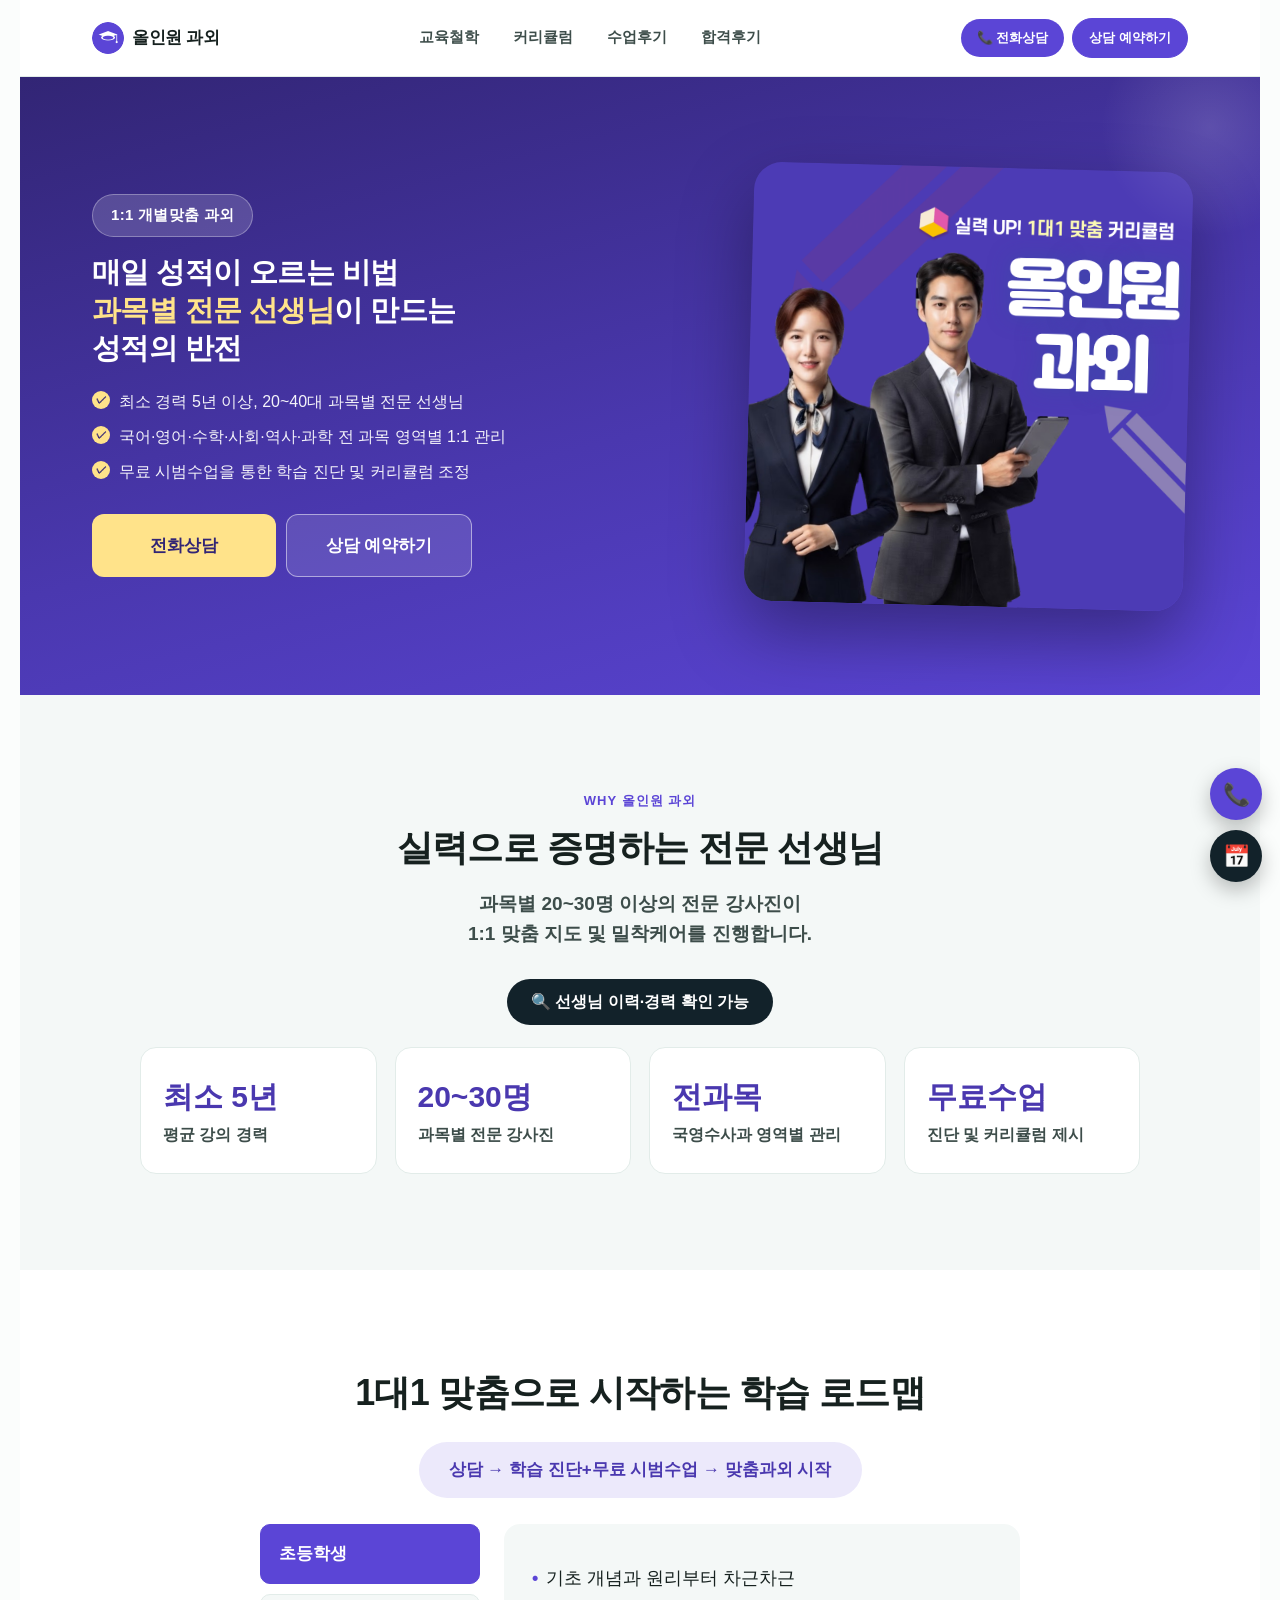
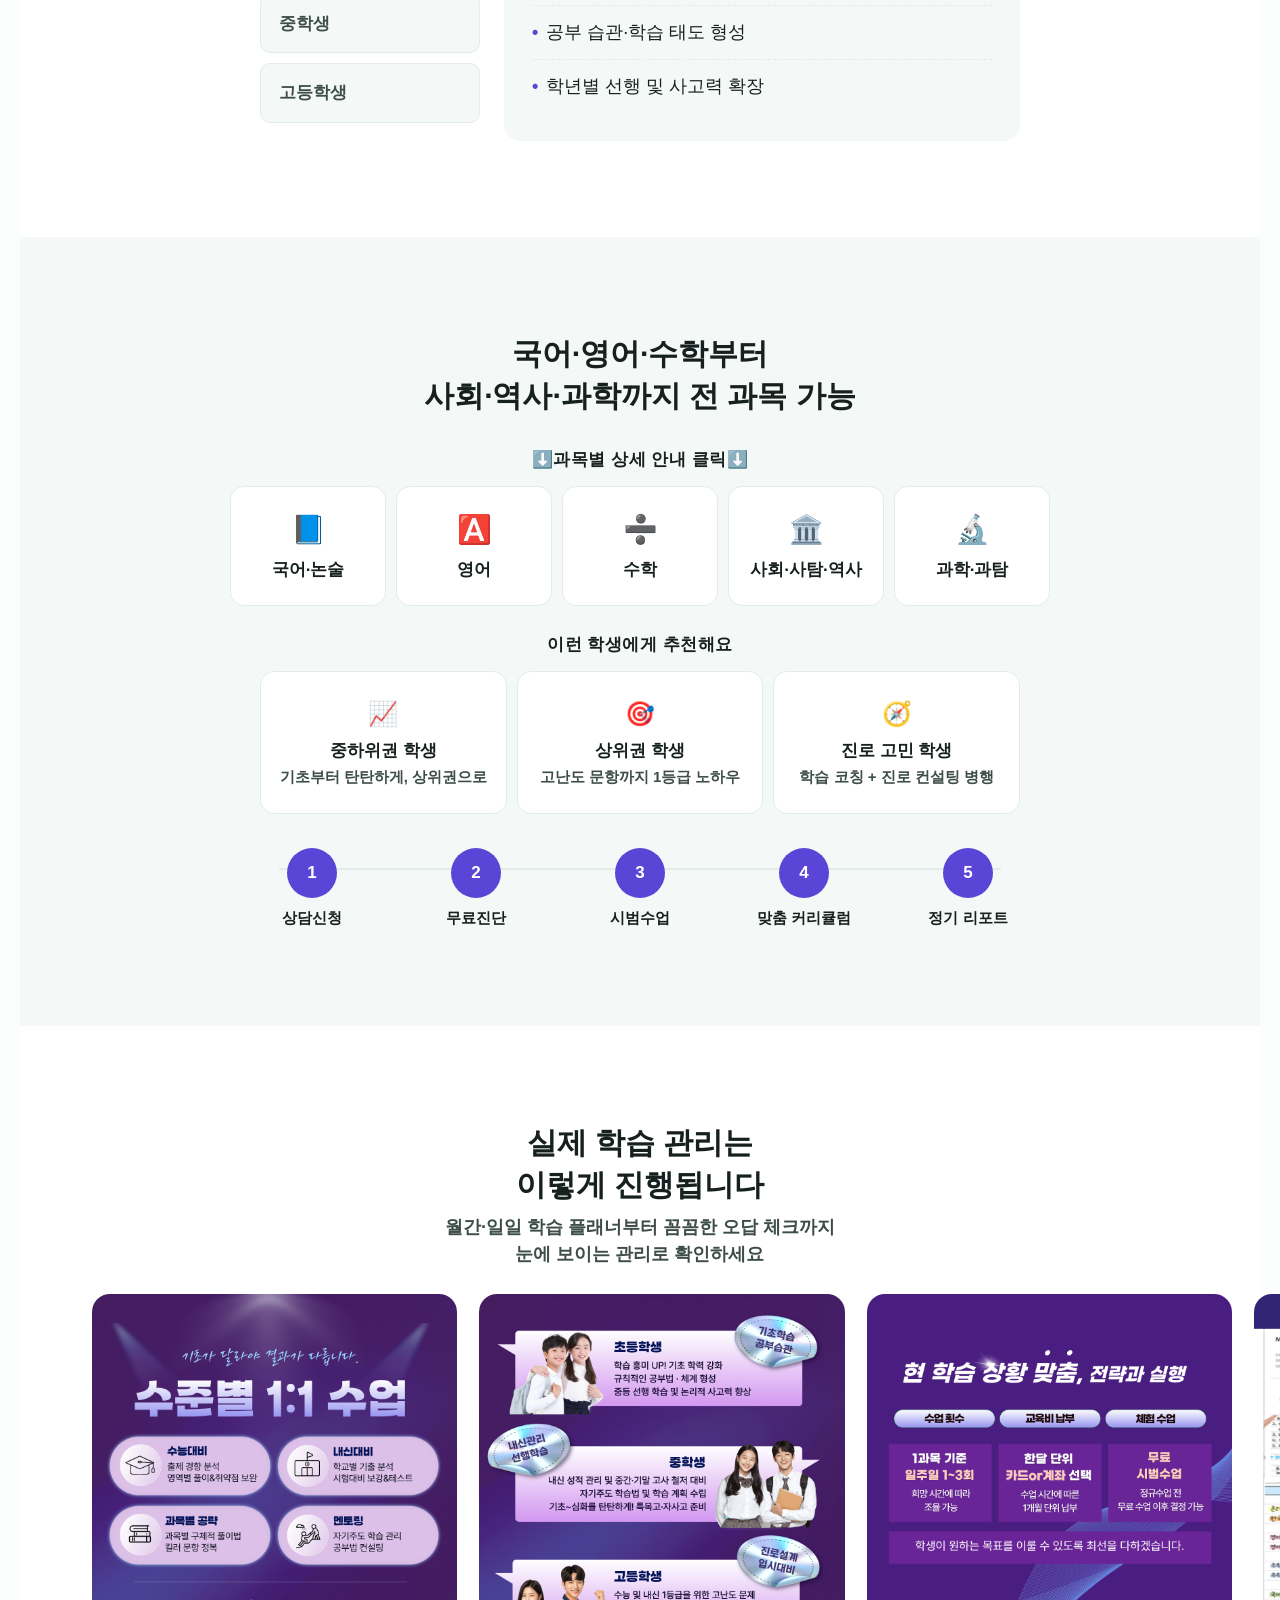
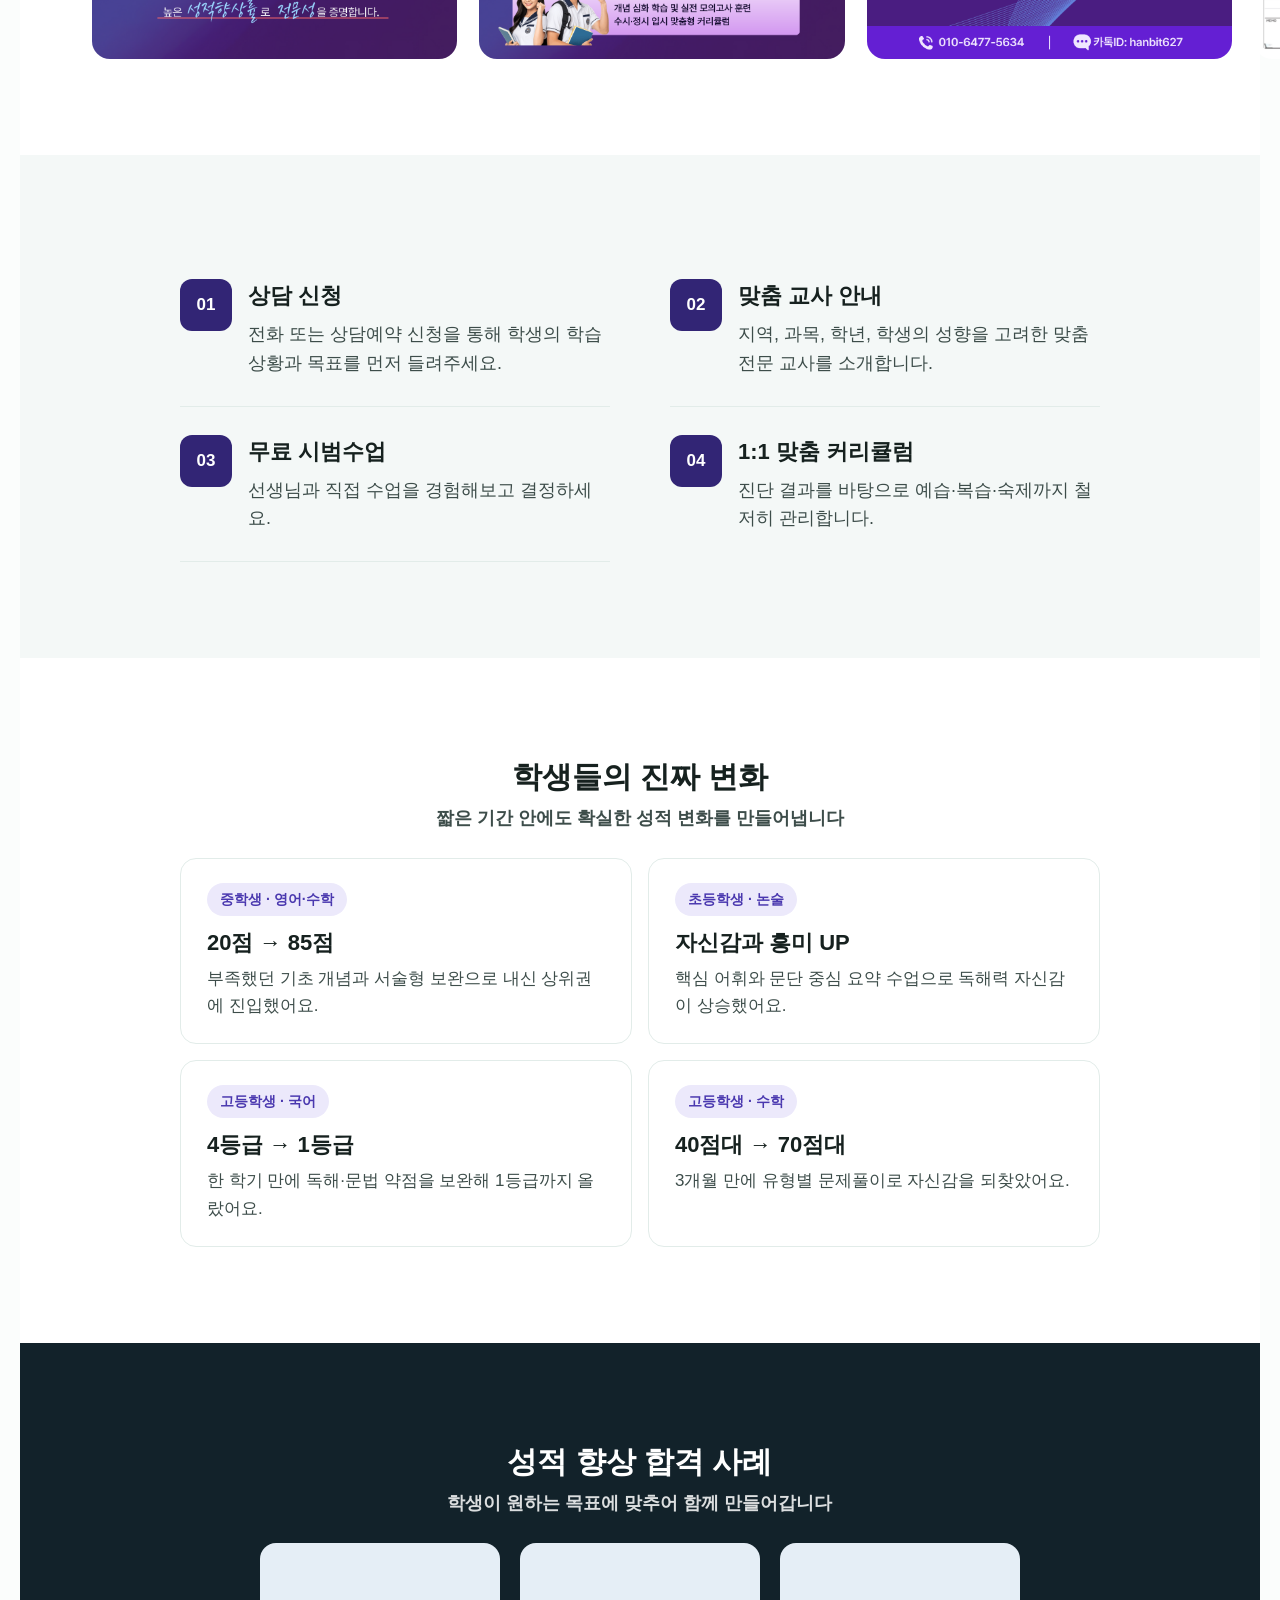
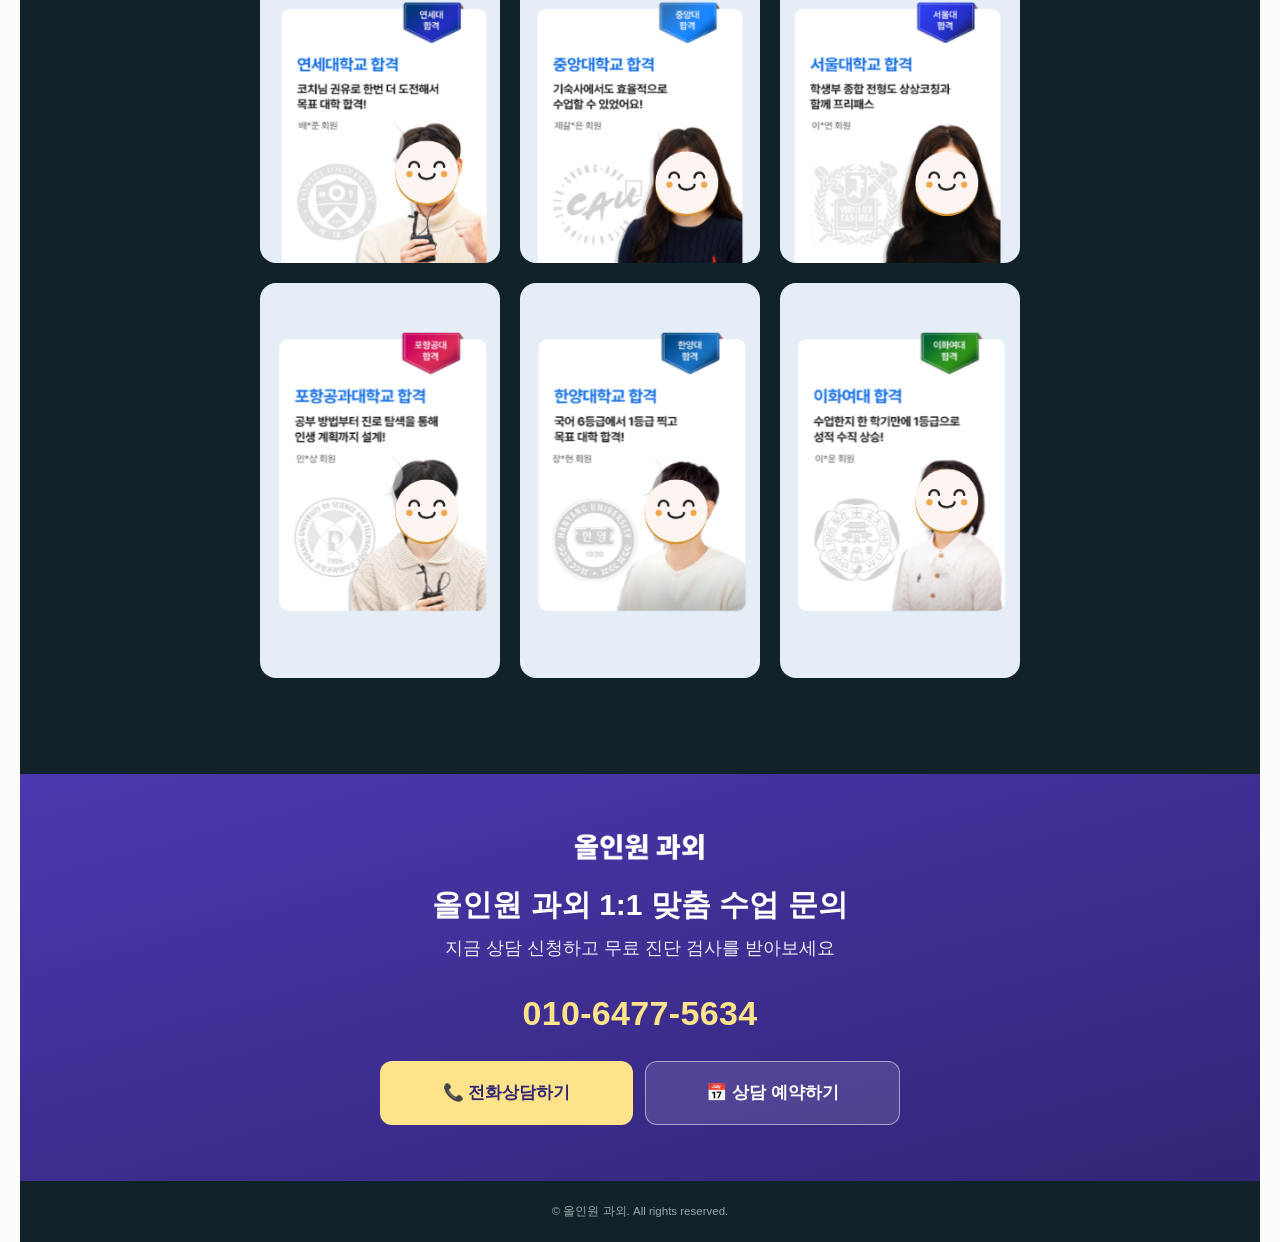
==== commit 30e572eb: "Update index.html" ====
--- a/index.html
+++ b/index.html
@@ -121,7 +121,8 @@
 
   <!-- SUBJECT / MATCHING -->
   <section id="match">
-    <h2>국어·영어·수학부터<br>사회·역사·과학까지 전 과목 관리</h2>
+    <h2>국어·영어·수학부터<br>사회·역사·과학까지 전 과목 가능</h2>
+    <div class="sublabel">⬇️과목별 상세 안내 클릭⬇️</div>
     <div class="subj-grid">
       <a class="subj" href="subjects/korean.html"><span class="ic">📘</span>국어·논술</a>
       <a class="subj" href="subjects/english.html"><span class="ic">🅰️</span>영어</a>
